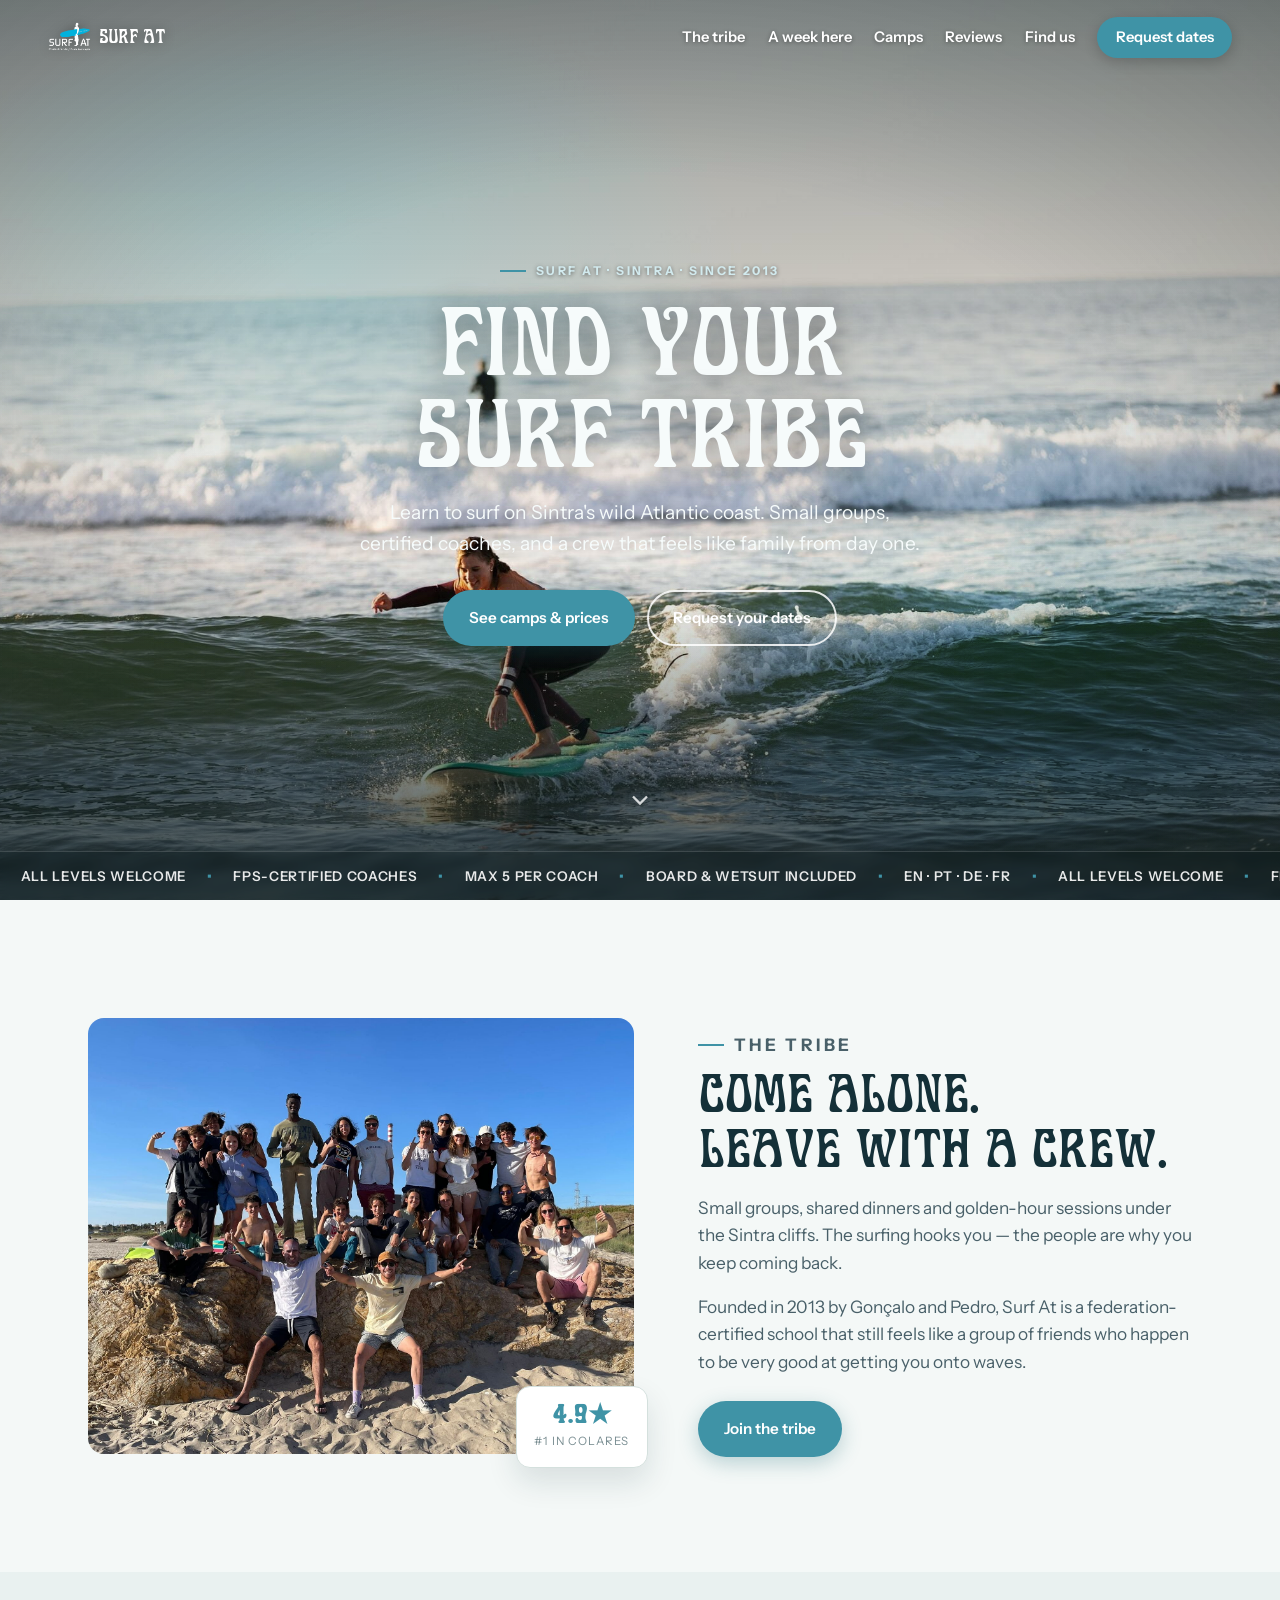
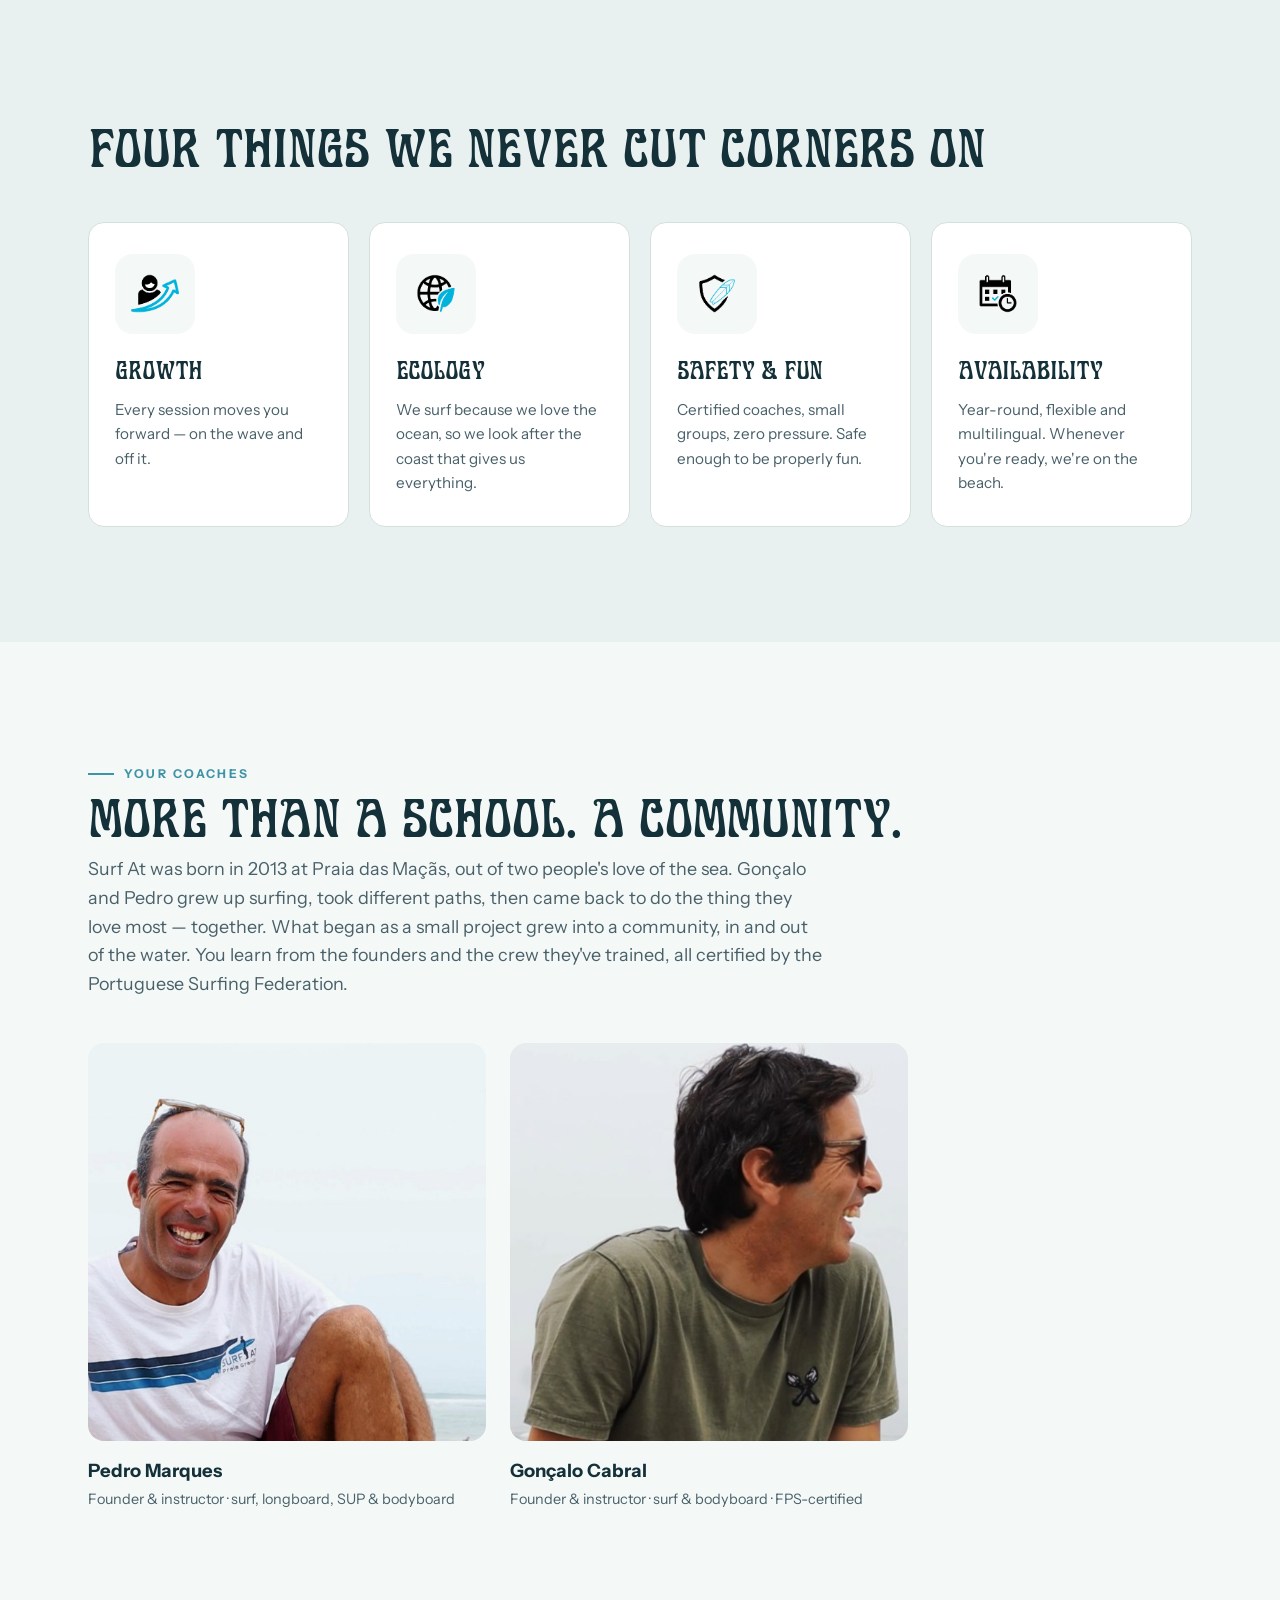
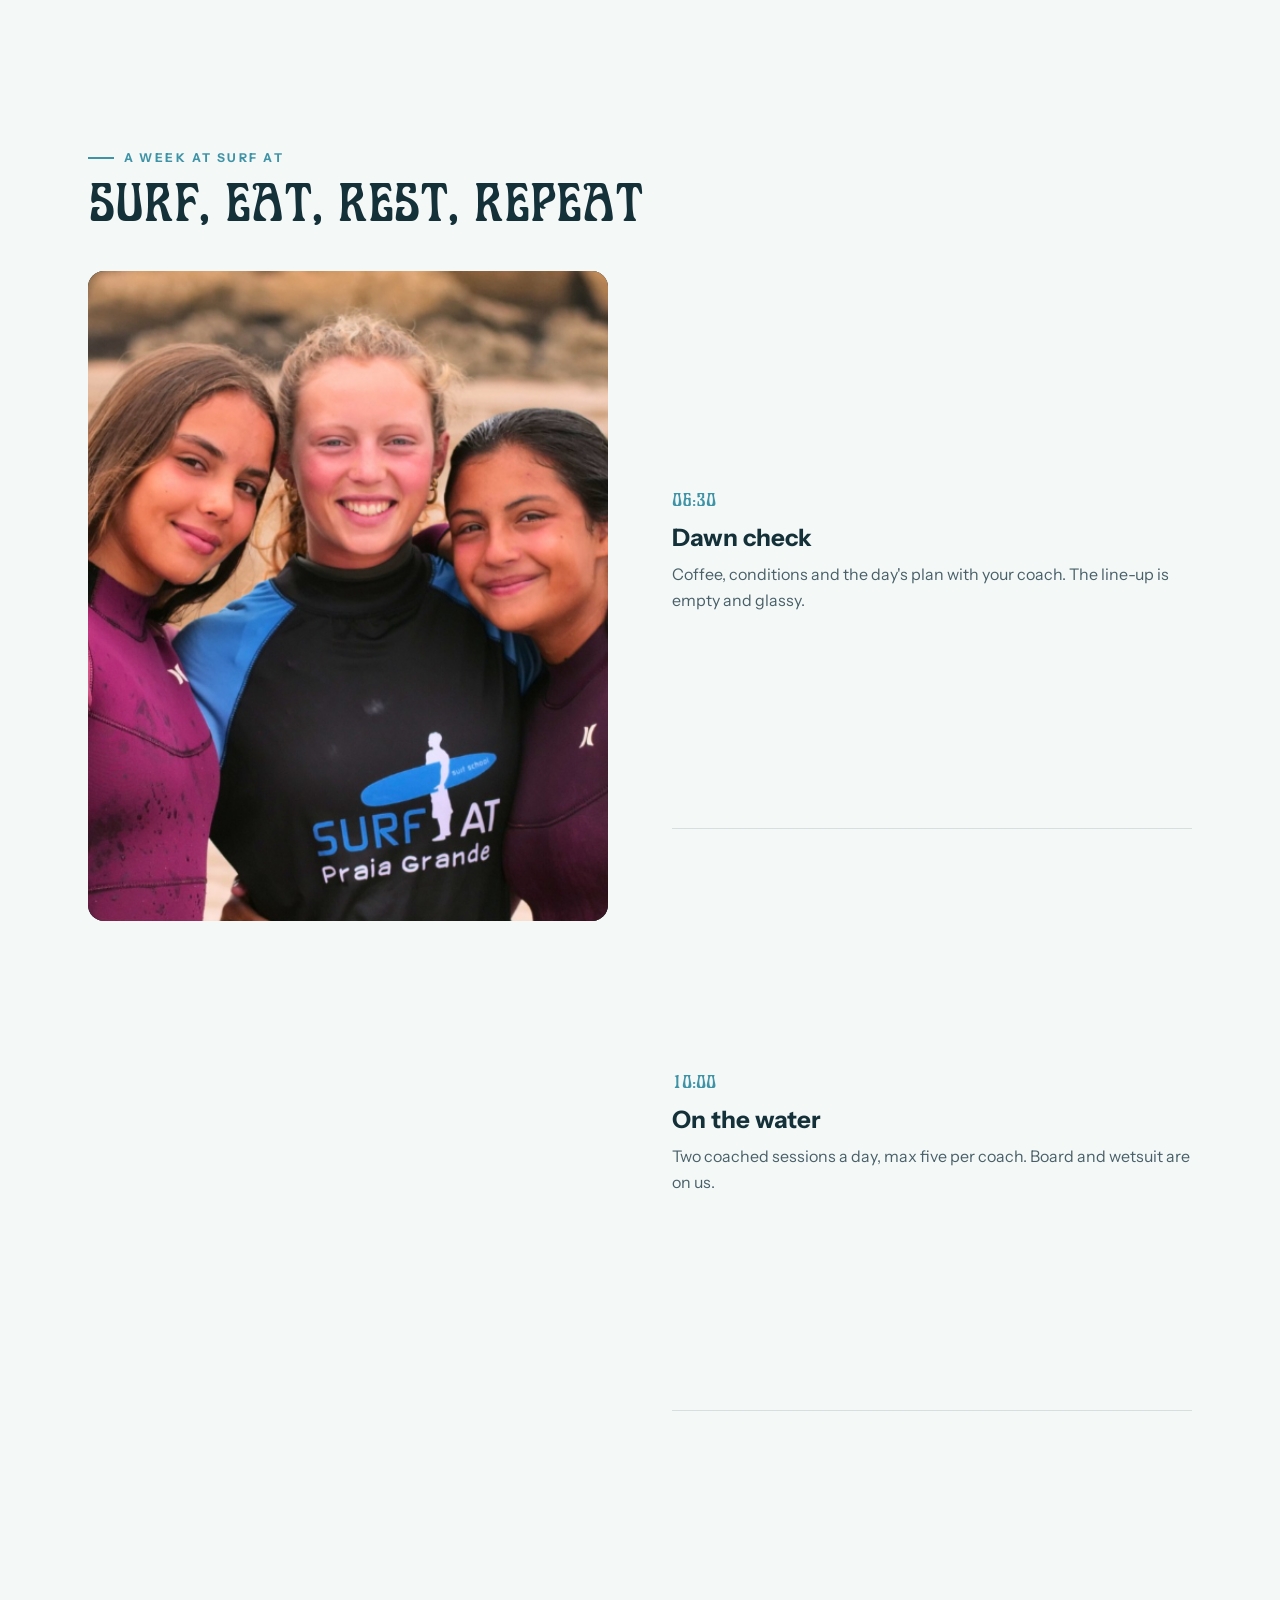
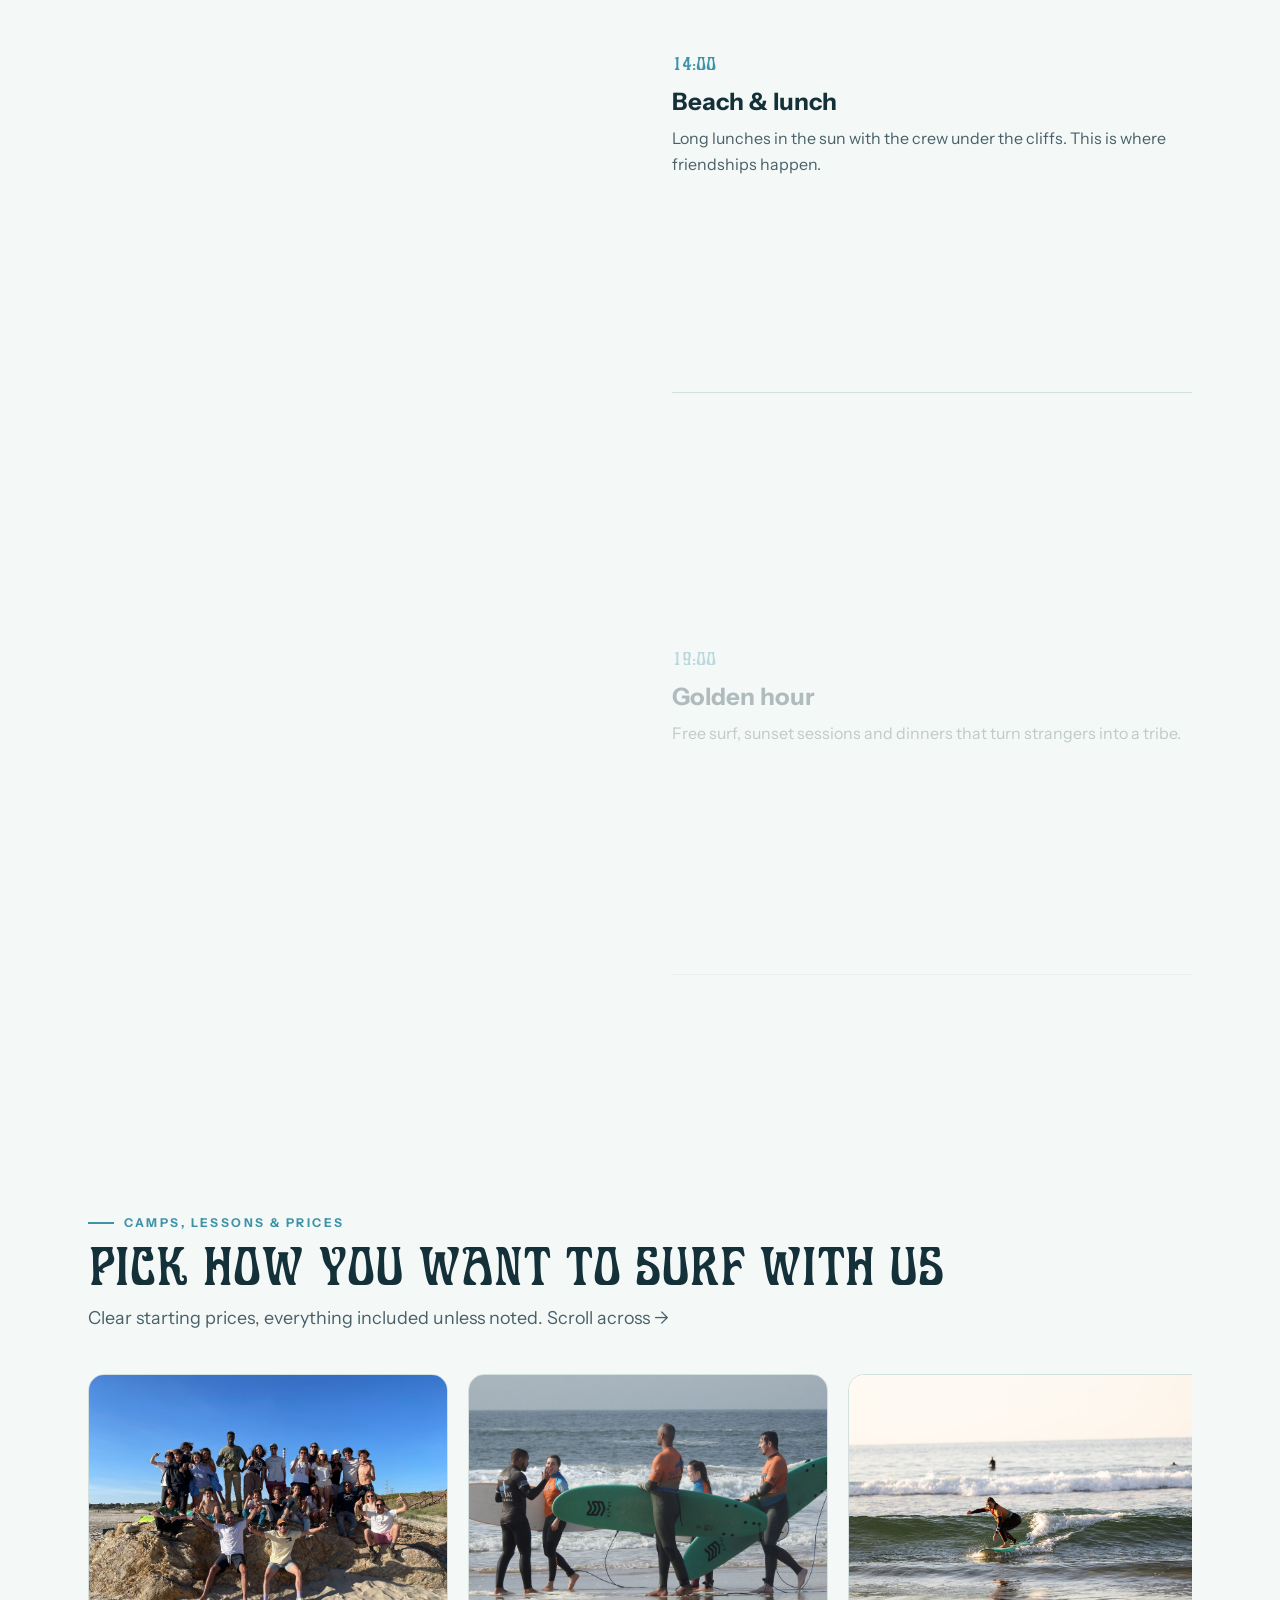
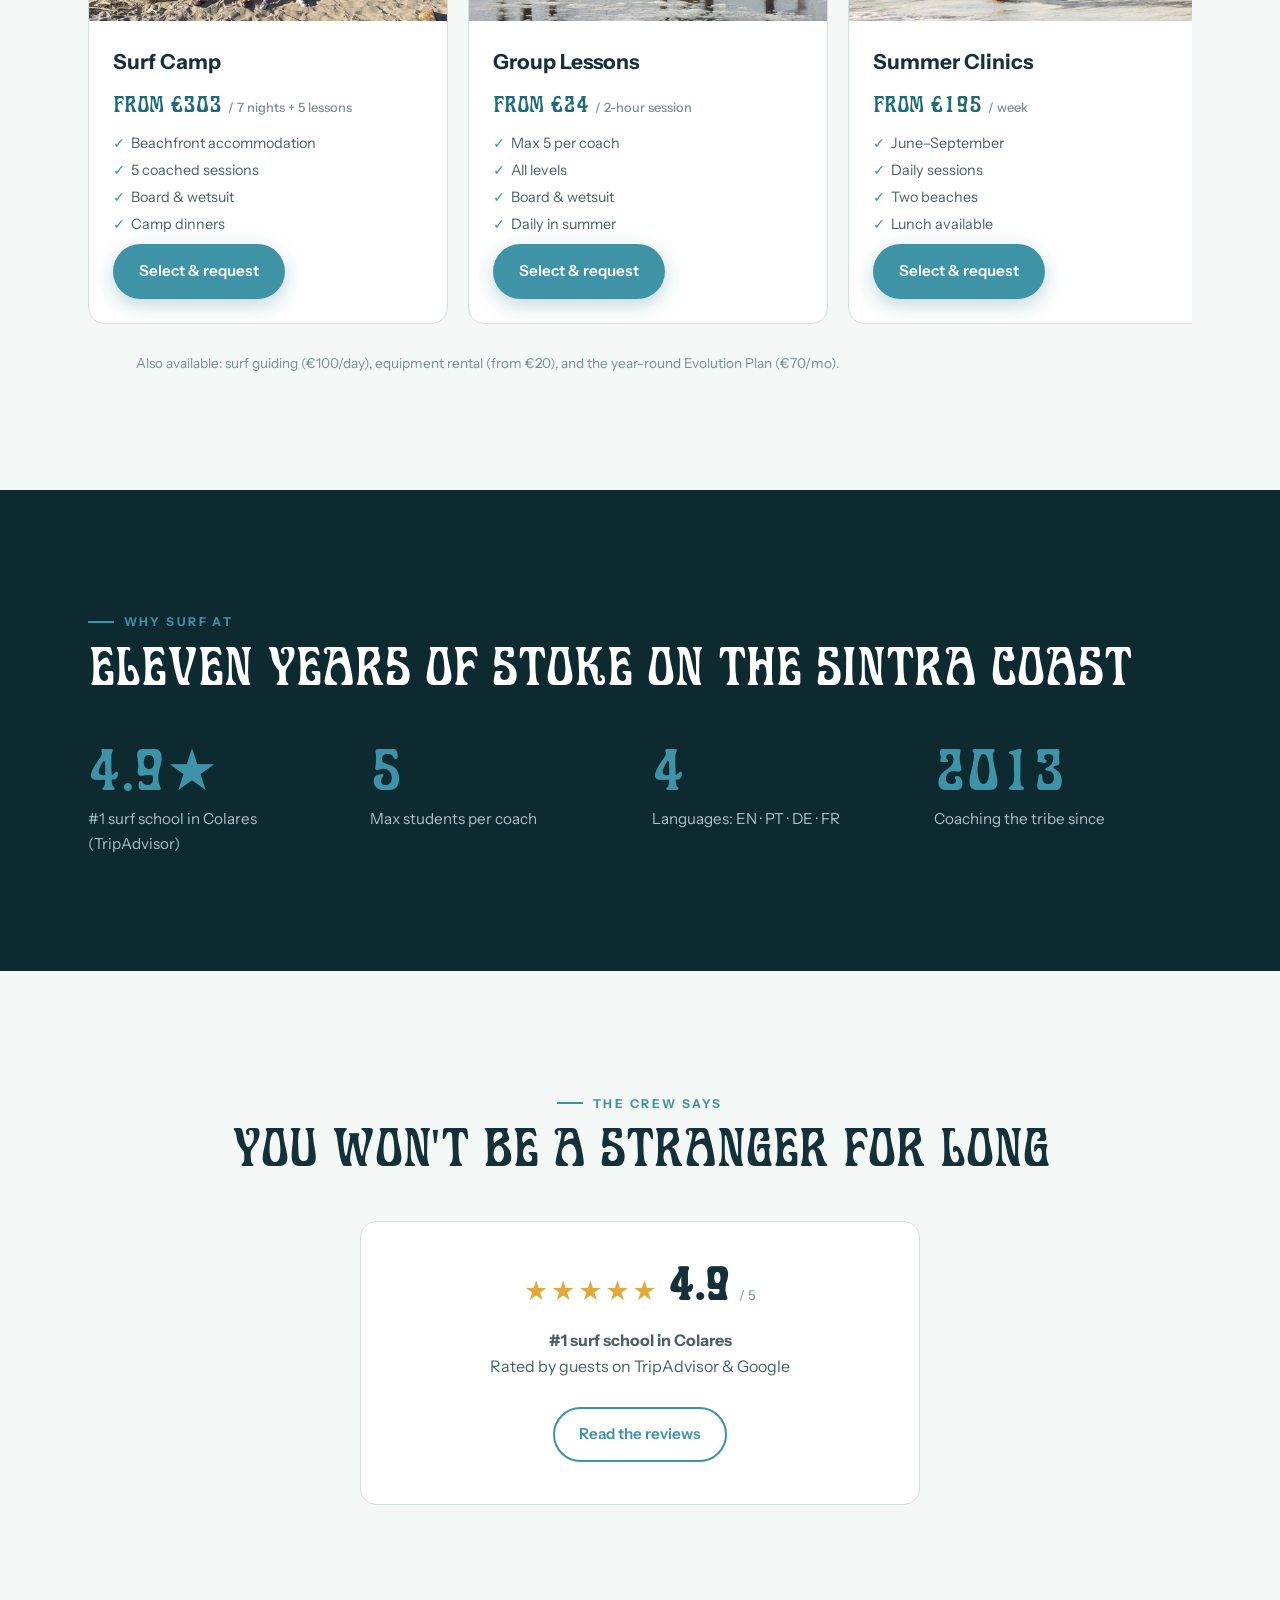
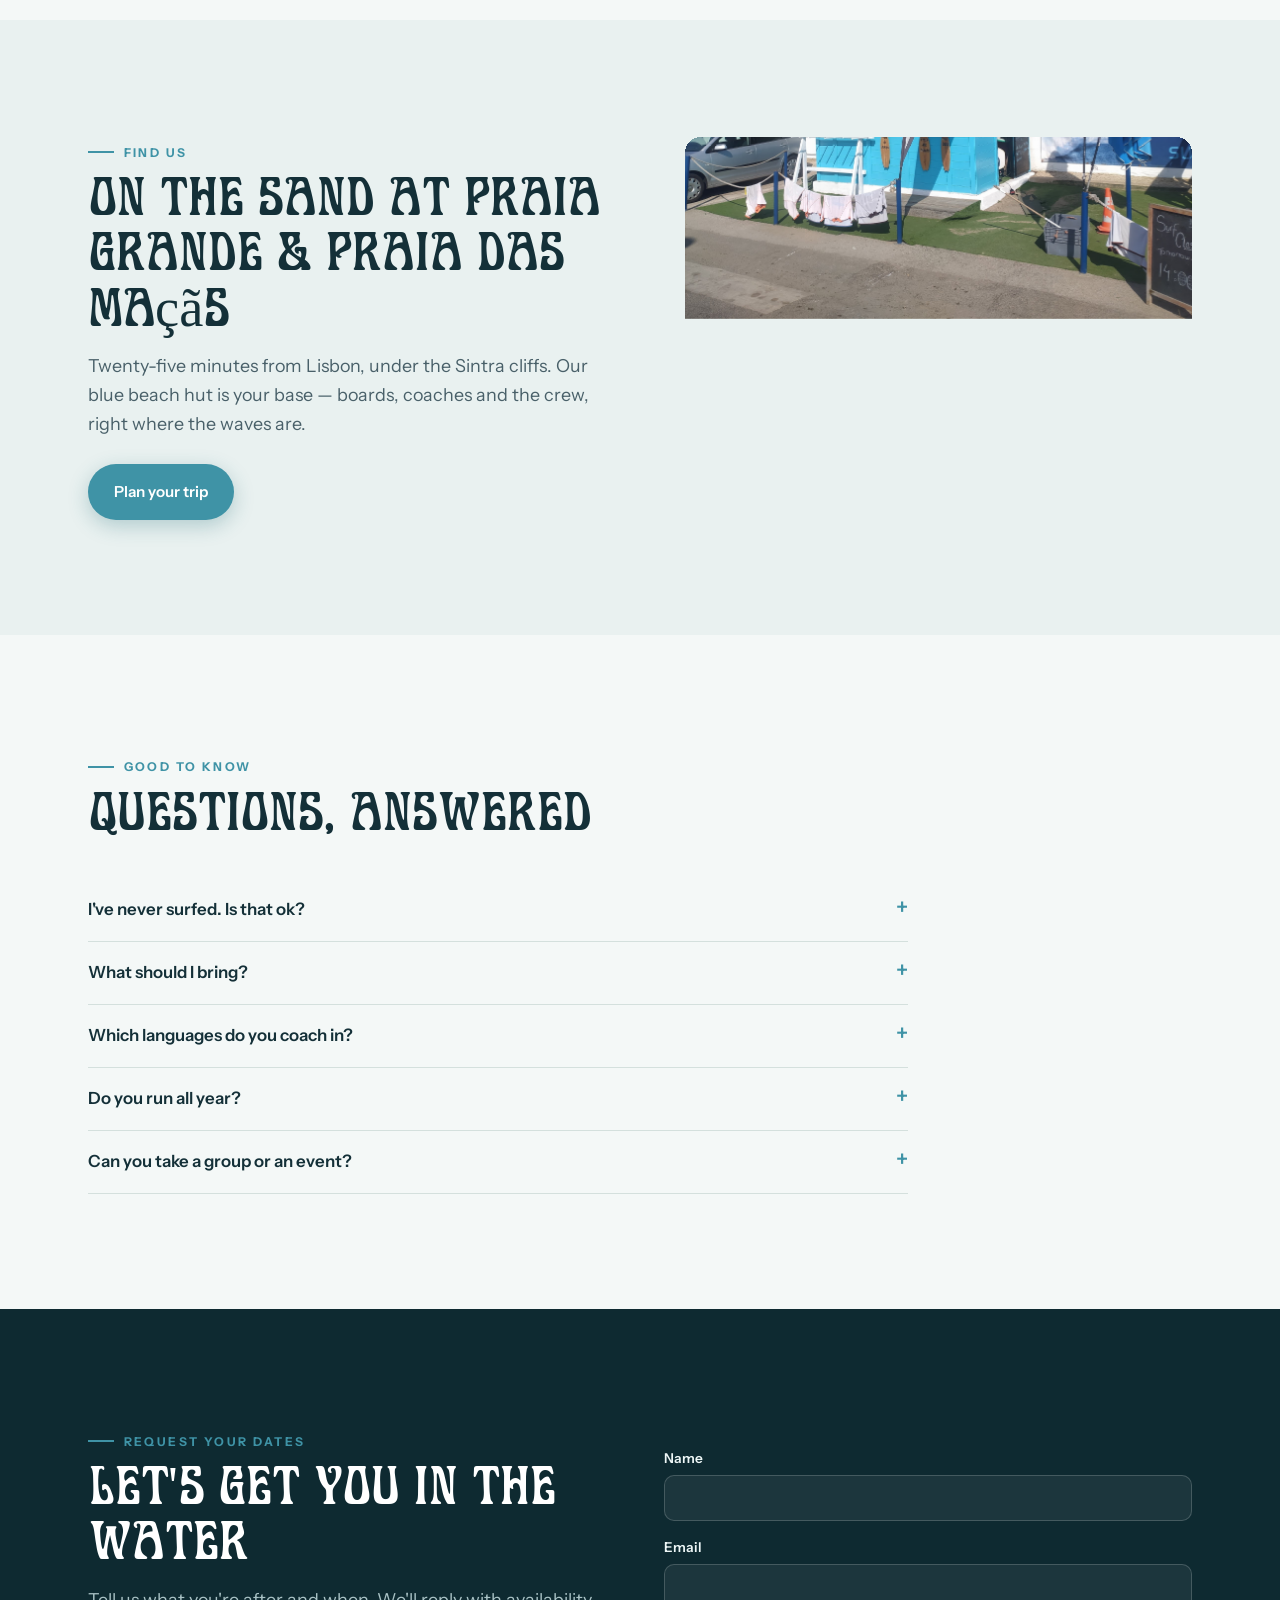
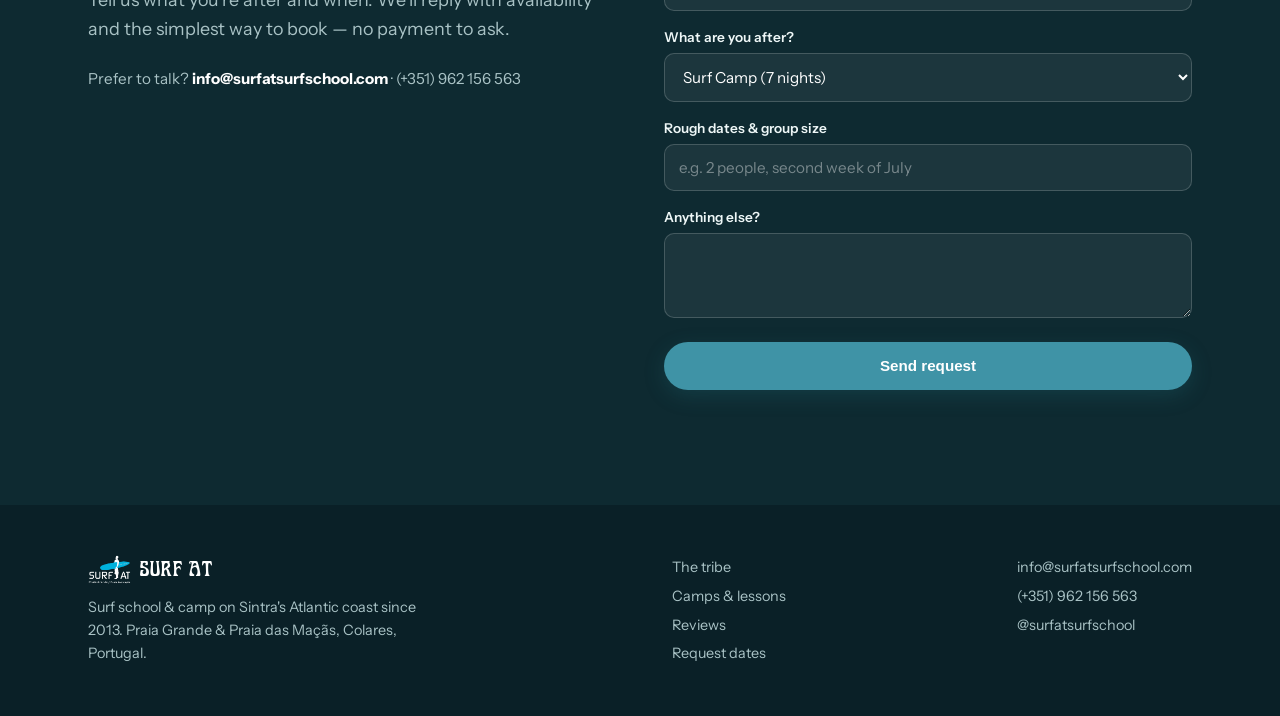
==== index.html @ fd686214 "Surf At — surf school site (mockup)" ====
<!DOCTYPE html>
<html lang="en">
<head>
<meta charset="UTF-8" />
<meta name="viewport" content="width=device-width, initial-scale=1.0" />
<title>Surf At — Surf School &amp; Camp · Sintra, Portugal</title>
<meta name="description" content="Find your surf tribe on Sintra's wild Atlantic coast. Small groups, certified local coaches, beachfront camps. Praia Grande &amp; Praia das Maçãs, since 2013." />
<link rel="preconnect" href="https://fonts.googleapis.com" />
<link rel="preconnect" href="https://fonts.gstatic.com" crossorigin />
<link href="https://fonts.googleapis.com/css2?family=Instrument+Sans:wght@400;500;600;700&display=swap" rel="stylesheet" />
<link rel="stylesheet" href="styles.css" />
</head>
<body>

<!-- HEADER -->
<header class="hdr" id="hdr">
  <a class="brand" href="#top"><img src="assets/source/logo.png" alt="Surf At" />Surf At</a>
  <button class="nav-toggle" aria-label="Menu" aria-expanded="false">☰</button>
  <nav id="nav">
    <a href="#tribe">The tribe</a><a href="#week">A week here</a><a href="#packages">Camps</a><a href="#reviews">Reviews</a><a href="#find-us">Find us</a>
    <a class="cta" href="#request">Request dates</a>
  </nav>
</header>

<!-- HERO -->
<section class="hero" id="top">
  <div class="hero__media"><video data-parallax-hero src="assets/video/v-a.mp4" poster="assets/source/ph-505.jpg" muted autoplay loop playsinline preload="auto"></video></div>
  <div class="hero__scrim"></div><div class="hero__wash"></div>
  <div class="hero__inner">
    <p class="eyebrow reveal in">Surf At · Sintra · since 2013</p>
    <h1 class="hero__title reveal in" data-d="1">Find your<br>surf tribe</h1>
    <p class="hero__lead reveal in" data-d="2">Learn to surf on Sintra's wild Atlantic coast. Small groups, certified coaches, and a crew that feels like family from day one.</p>
    <div class="hero__actions reveal in" data-d="3"><a class="btn btn--solid" href="#packages">See camps &amp; prices</a><a class="btn btn--ghost" href="#request">Request your dates</a></div>
  </div>
  <a class="hero__cue" href="#tribe" aria-label="Scroll"><svg viewBox="0 0 24 24" fill="none" stroke="currentColor" stroke-width="2"><path d="m6 9 6 6 6-6"/></svg></a>
  <div class="marquee"><span class="track"><span>ALL LEVELS WELCOME</span><b>•</b><span>FPS-CERTIFIED COACHES</span><b>•</b><span>MAX 5 PER COACH</span><b>•</b><span>BOARD &amp; WETSUIT INCLUDED</span><b>•</b><span>EN · PT · DE · FR</span><b>•</b><span>ALL LEVELS WELCOME</span><b>•</b><span>FPS-CERTIFIED COACHES</span><b>•</b><span>MAX 5 PER COACH</span><b>•</b><span>BOARD &amp; WETSUIT INCLUDED</span><b>•</b><span>EN · PT · DE · FR</span><b>•</b></span></div>
</section>

<!-- TRIBE — editorial section (not a hero) -->
<section class="tribe" id="tribe">
  <div class="container tribe__grid">
    <div class="tribe__media reveal-scale">
      <div class="main"><img data-parallax src="assets/source/wa0048.jpg" alt="The Surf At crew at golden hour" /></div>
      <div class="badge"><b>4.9★</b><span>#1 in Colares</span></div>
    </div>
    <div class="tribe__body">
      <p class="eyebrow reveal">The tribe</p>
      <h2 class="h2 reveal" data-d="1">Come alone.<br>Leave with a crew.</h2>
      <p class="reveal" data-d="2">Small groups, shared dinners and golden-hour sessions under the Sintra cliffs. The surfing hooks you — the people are why you keep coming back.</p>
      <p class="reveal" data-d="3">Founded in 2013 by Gonçalo and Pedro, Surf At is a federation-certified school that still feels like a group of friends who happen to be very good at getting you onto waves.</p>
      <a class="btn btn--solid reveal" data-d="4" href="#packages">Join the tribe</a>
    </div>
  </div>
</section>

<!-- VALUES — Surf At's own four pillars (their real brand icons) -->
<section class="values" id="values">
  <div class="container">
    <p class="eyebrow reveal">What we stand for</p>
    <h2 class="h2 reveal" data-d="1">Four things we never cut corners on</h2>
    <div class="val-grid">
      <div class="val reveal" data-d="1"><div class="ico"><img src="assets/source/val-growth.png" alt="Growth"></div><h3>Growth</h3><p>Every session moves you forward — on the wave and off it.</p></div>
      <div class="val reveal" data-d="2"><div class="ico"><img src="assets/source/val-ecology.png" alt="Ecology"></div><h3>Ecology</h3><p>We surf because we love the ocean, so we look after the coast that gives us everything.</p></div>
      <div class="val reveal" data-d="3"><div class="ico"><img src="assets/source/val-safety.png" alt="Safety and fun"></div><h3>Safety &amp; fun</h3><p>Certified coaches, small groups, zero pressure. Safe enough to be properly fun.</p></div>
      <div class="val reveal" data-d="4"><div class="ico"><img src="assets/source/val-availability.png" alt="Availability"></div><h3>Availability</h3><p>Year-round, flexible and multilingual. Whenever you're ready, we're on the beach.</p></div>
    </div>
  </div>
</section>

<!-- COACHES — the founders (real story + smiling headshots) -->
<section id="coaches">
  <div class="container">
    <p class="eyebrow reveal">Your coaches</p>
    <h2 class="h2 reveal" data-d="1">More than a school. A community.</h2>
    <p class="lead reveal" data-d="2">Surf At was born in 2013 at Praia das Maçãs, out of two people's love of the sea. Gonçalo and Pedro grew up surfing, took different paths, then came back to do the thing they love most — together. What began as a small project grew into a community, in and out of the water. You learn from the founders and the crew they've trained, all certified by the Portuguese Surfing Federation.</p>
    <div class="founders">
      <figure class="founder reveal" data-d="3"><img src="assets/source/coach-pedro.jpg" alt="Pedro Marques, founder and instructor"><figcaption><b>Pedro Marques</b><span>Founder &amp; instructor · surf, longboard, SUP &amp; bodyboard</span></figcaption></figure>
      <figure class="founder reveal" data-d="4"><img src="assets/source/coach-goncalo.jpg" alt="Gonçalo Cabral, founder and instructor"><figcaption><b>Gonçalo Cabral</b><span>Founder &amp; instructor · surf &amp; bodyboard · FPS-certified</span></figcaption></figure>
    </div>
  </div>
</section>

<!-- WEEK — sticky pinned -->
<section id="week">
  <div class="container">
    <p class="eyebrow reveal">A week at Surf At</p>
    <h2 class="h2 reveal" data-d="1">Surf, eat, rest, repeat</h2>
    <div class="week__layout" style="margin-top:2.5rem">
      <div class="week__sticky">
        <div class="stage">
          <img data-img="0" class="active" src="assets/source/ph-458.jpg" alt="Clean empty morning line-up">
          <img data-img="1" src="assets/source/coach-student.png" alt="Coach and student heading into the water">
          <img data-img="2" src="assets/source/smiling-students.png" alt="The crew on the beach">
          <img data-img="3" src="assets/source/evening-surfers.png" alt="Surfers at golden hour">
        </div>
      </div>
      <div class="week__steps">
        <div class="step active" data-step="0"><div class="k">06:30</div><h3>Dawn check</h3><p>Coffee, conditions and the day's plan with your coach. The line-up is empty and glassy.</p></div>
        <div class="step" data-step="1"><div class="k">10:00</div><h3>On the water</h3><p>Two coached sessions a day, max five per coach. Board and wetsuit are on us.</p></div>
        <div class="step" data-step="2"><div class="k">14:00</div><h3>Beach &amp; lunch</h3><p>Long lunches in the sun with the crew under the cliffs. This is where friendships happen.</p></div>
        <div class="step" data-step="3"><div class="k">19:00</div><h3>Golden hour</h3><p>Free surf, sunset sessions and dinners that turn strangers into a tribe.</p></div>
      </div>
    </div>
  </div>
</section>

<!-- PACKAGES — horizontal scroll -->
<section id="packages">
  <div class="container">
    <p class="eyebrow reveal">Camps, lessons &amp; prices</p>
    <h2 class="h2 reveal" data-d="1">Pick how you want to surf with us</h2>
    <p class="lead reveal" data-d="2">Clear starting prices, everything included unless noted. Scroll across &rarr;</p>
  </div>
  <div class="container"><div class="pkg-wrap reveal" data-d="1"><div class="pkg-row">
    <article class="pkg"><div class="pkg__media"><img src="assets/source/wa0048.jpg" alt=""></div><div class="pkg__body"><h3>Surf Camp</h3><div class="pkg__price ph">from €303 <small>/ 7 nights + 5 lessons</small></div><ul><li>Beachfront accommodation</li><li>5 coached sessions</li><li>Board &amp; wetsuit</li><li>Camp dinners</li></ul><a class="btn btn--solid" href="#request" data-package="Surf Camp (7 nights)">Select &amp; request</a></div></article>
    <article class="pkg"><div class="pkg__media"><img src="assets/source/group-classes.jpg" alt=""></div><div class="pkg__body"><h3>Group Lessons</h3><div class="pkg__price ph">from €24 <small>/ 2-hour session</small></div><ul><li>Max 5 per coach</li><li>All levels</li><li>Board &amp; wetsuit</li><li>Daily in summer</li></ul><a class="btn btn--solid" href="#request" data-package="Group Lessons">Select &amp; request</a></div></article>
    <article class="pkg"><div class="pkg__media"><img src="assets/source/ph-505.jpg" alt=""></div><div class="pkg__body"><h3>Summer Clinics</h3><div class="pkg__price ph">from €195 <small>/ week</small></div><ul><li>June–September</li><li>Daily sessions</li><li>Two beaches</li><li>Lunch available</li></ul><a class="btn btn--solid" href="#request" data-package="Summer Clinic (week)">Select &amp; request</a></div></article>
    <article class="pkg"><div class="pkg__media"><img src="assets/source/kids-classes.jpg" alt=""></div><div class="pkg__body"><h3>Kids' Classes</h3><div class="pkg__price ph">from €30 <small>/ 1.5 hours</small></div><ul><li>Specialised coaching</li><li>Safety-first</li><li>Monthly packages</li><li>All the stoke</li></ul><a class="btn btn--solid" href="#request" data-package="Kids' Classes">Select &amp; request</a></div></article>
    <article class="pkg"><div class="pkg__media"><img src="assets/source/ph-458.jpg" alt=""></div><div class="pkg__body"><h3>Private Coaching</h3><div class="pkg__price ph">€100 <small>/ person · +€50 extra</small></div><ul><li>1-on-1 attention</li><li>Fastest progress</li><li>Video feedback</li><li>Your pace</li></ul><a class="btn btn--solid" href="#request" data-package="Private Coaching">Select &amp; request</a></div></article>
  </div></div>
  <p class="container hint">Also available: surf guiding (€100/day), equipment rental (from €20), and the year-round Evolution Plan (€70/mo).</p></div>
</section>

<!-- STATS -->
<section class="stats">
  <div class="container">
    <p class="eyebrow reveal" style="color:var(--primary)">Why Surf At</p>
    <h2 class="h2 reveal" data-d="1">Eleven years of stoke on the Sintra coast</h2>
    <div class="stat-grid">
      <div class="stat reveal" data-d="1"><div class="big"><span data-count="4.9">0</span>★</div><p>#1 surf school in Colares (TripAdvisor)</p></div>
      <div class="stat reveal" data-d="2"><div class="big"><span data-count="5">0</span></div><p>Max students per coach</p></div>
      <div class="stat reveal" data-d="3"><div class="big"><span data-count="4">0</span></div><p>Languages: EN · PT · DE · FR</p></div>
      <div class="stat reveal" data-d="4"><div class="big"><span data-count="2013">0</span></div><p>Coaching the tribe since</p></div>
    </div>
  </div>
</section>

<!-- REVIEWS / proof -->
<section id="reviews">
  <div class="container" style="text-align:center">
    <p class="eyebrow reveal" style="justify-content:center">The crew says</p>
    <h2 class="h2 reveal" data-d="1">You won't be a stranger for long</h2>
    <div class="proof reveal" data-d="2">
      <div class="proof__rating"><span class="stars">★★★★★</span><b>4.9</b><small>/ 5</small></div>
      <p class="proof__line"><strong>#1 surf school in Colares</strong><br>Rated by guests on TripAdvisor &amp; Google</p>
      <a class="btn btn--ghost" style="border-color:var(--primary);color:var(--primary)" href="https://www.tripadvisor.com/Attraction_Review-g189155-d4398023-Reviews-Surf_School_Surf_At_Praia_das_Macas-Colares_Sintra_Municipality_Lisbon_District_C.html" target="_blank" rel="noopener">Read the reviews</a>
    </div>
  </div>
</section>

<!-- LOCATION -->
<section class="loc" id="find-us">
  <div class="container loc__grid">
    <div class="reveal">
      <p class="eyebrow">Find us</p>
      <h2 class="h2">On the sand at Praia Grande &amp; Praia das Maçãs</h2>
      <p class="lead" style="margin-top:1rem">Twenty-five minutes from Lisbon, under the Sintra cliffs. Our blue beach hut is your base — boards, coaches and the crew, right where the waves are.</p>
      <a class="btn btn--solid" style="margin-top:1.6rem" href="#request">Plan your trip</a>
    </div>
    <div class="loc__media reveal-scale"><img data-parallax src="assets/source/img-20230516.jpg" alt="The Surf At beach hut"></div>
  </div>
</section>

<!-- FAQ -->
<section id="faq">
  <div class="container">
    <p class="eyebrow reveal">Good to know</p>
    <h2 class="h2 reveal" data-d="1">Questions, answered</h2>
    <div class="faq reveal" data-d="2">
      <details><summary>I've never surfed. Is that ok?</summary><p>More than ok — it's most of who we teach. Beginners start in small groups with certified coaches and the right waves. You'll likely stand up on day one.</p></details>
      <details><summary>What should I bring?</summary><p>Just swimwear, a towel and sunscreen. Board and wetsuit are included every session.</p></details>
      <details><summary>Which languages do you coach in?</summary><p>English, Portuguese, German and French — whatever makes you comfortable in the water.</p></details>
      <details><summary>Do you run all year?</summary><p>Yes. Daily sessions through summer, flexible weekend and after-school programs through the cooler months.</p></details>
      <details><summary>Can you take a group or an event?</summary><p>Absolutely — birthdays, stags, team trips. Tell us the group and the vibe and we'll build it, catering included.</p></details>
    </div>
  </div>
</section>

<!-- REQUEST -->
<section class="request" id="request">
  <div class="container req__grid">
    <div class="reveal">
      <p class="eyebrow" style="color:var(--primary)">Request your dates</p>
      <h2 class="h2">Let's get you in the water</h2>
      <p class="lead" style="margin-top:1rem">Tell us what you're after and when. We'll reply with availability and the simplest way to book — no payment to ask.</p>
      <p style="margin-top:1.5rem;color:var(--on-deep-soft);font-size:.95rem">Prefer to talk? <strong style="color:#fff">info@surfatsurfschool.com</strong> · (+351) 962 156 563</p>
    </div>
    <form class="form reveal" data-d="1" action="mailto:info@surfatsurfschool.com" method="post" enctype="text/plain">
      <div><label for="name">Name</label><input id="name" name="name" required></div>
      <div><label for="email">Email</label><input id="email" name="email" type="email" required></div>
      <div><label for="package">What are you after?</label><select id="package" name="package"><option>Surf Camp (7 nights)</option><option>Group Lessons</option><option>Summer Clinic (week)</option><option>Kids' Classes</option><option>Private Coaching</option><option>Group / event</option><option>Not sure yet</option></select></div>
      <div><label for="dates">Rough dates &amp; group size</label><input id="dates" name="dates" placeholder="e.g. 2 people, second week of July"></div>
      <div><label for="msg">Anything else?</label><textarea id="msg" name="message" rows="3"></textarea></div>
      <button class="btn btn--solid" type="submit">Send request</button>
    </form>
  </div>
</section>

<!-- FOOTER -->
<footer class="foot">
  <div class="container">
    <div><a class="brand" href="#top"><img src="assets/source/logo.png" alt="">Surf At</a><p style="margin-top:.6rem;max-width:22rem;font-size:.9rem">Surf school &amp; camp on Sintra's Atlantic coast since 2013. Praia Grande &amp; Praia das Maçãs, Colares, Portugal.</p></div>
    <div style="font-size:.9rem;line-height:2"><a href="#tribe">The tribe</a><br><a href="#packages">Camps &amp; lessons</a><br><a href="#reviews">Reviews</a><br><a href="#request">Request dates</a></div>
    <div style="font-size:.9rem;line-height:2">info@surfatsurfschool.com<br>(+351) 962 156 563<br><a href="https://www.instagram.com/surfatsurfschool/">@surfatsurfschool</a></div>
  </div>
</footer>

<script src="main.js"></script>
</body>
</html>
---- styles.css ----
/* ============================================================
   Surf At — one-page site
   Palette: softened coastal blue (Palette 1 refined). Headline: Display Art Three.
   Motion: reliable IntersectionObserver reveals + rAF parallax (see main.js).
   ============================================================ */
@font-face{font-family:"Display Art Three";src:url("assets/fonts/DisplayArtThree.woff2") format("woff2"),url("assets/fonts/DisplayArtThree.ttf") format("truetype");font-display:swap}

:root{
  --bg:#f4f8f7; --surface:#ffffff; --surface-2:#e9f1f0; --line:#d4e0dd;
  --ink:#143038; --ink-soft:#496069; --ink-faint:#7a8e92;
  --primary:#3f93a6; --primary-deep:#2c7888; --accent:#1f6b78;
  --deep:#0e2a31; --on-deep:#eef7f7; --on-deep-soft:#a9c2c5;
  --hero-ink:#f6fbfb; --eyebrow:#d2eaee;
  --font-d:"Display Art Three",cursive;
  --font-b:"Instrument Sans",system-ui,-apple-system,"Segoe UI",Roboto,sans-serif;
  --eo-expo:cubic-bezier(.19,1,.22,1); --eo-quint:cubic-bezier(.23,1,.32,1);
  --container:1200px; --gutter:clamp(1.25rem,5vw,3rem); --radius:16px;
  --display:clamp(3rem,7.5vw,6rem); --h2:clamp(2.1rem,4.4vw,3.4rem);
}
*{box-sizing:border-box;margin:0;padding:0}
html{scroll-behavior:smooth}
body{font-family:var(--font-b);background:var(--bg);color:var(--ink);line-height:1.6;-webkit-font-smoothing:antialiased;overflow-x:hidden}
img{display:block;max-width:100%}
a{color:inherit}
.container{max-width:var(--container);margin:0 auto;padding-inline:var(--gutter)}
.font-d{font-family:var(--font-d)}
.eyebrow{font-size:.76rem;font-weight:700;letter-spacing:.2em;text-transform:uppercase;color:var(--primary);display:inline-flex;align-items:center;gap:.6rem}
.eyebrow::before{content:"";width:26px;height:2px;background:var(--primary)}
.h2{font-family:var(--font-d);font-weight:400;font-size:var(--h2);line-height:1.02;color:var(--ink);margin:.5rem 0}
.lead{color:var(--ink-soft);font-size:clamp(1.05rem,1.4vw,1.25rem);max-width:46rem}
section{padding-block:clamp(4rem,9vw,8rem)}

/* ---------- buttons ---------- */
.btn{font-weight:600;font-size:.95rem;padding:.85rem 1.5rem;border-radius:99px;text-decoration:none;display:inline-block;border:2px solid transparent;cursor:pointer;transition:transform .15s var(--eo-quint),background .2s,box-shadow .2s}
.btn:active{transform:scale(.97)}
.btn--solid{background:var(--primary);color:#fff;box-shadow:0 6px 20px rgba(31,107,120,.28)}
.btn--solid:hover{background:var(--primary-deep)}
.btn--ghost{border-color:currentColor}

/* ---------- header ---------- */
.hdr{position:fixed;top:0;left:0;right:0;z-index:60;display:flex;align-items:center;justify-content:space-between;
     padding:1.05rem clamp(1.25rem,5vw,3rem);color:#fff;transition:background .3s,color .3s,box-shadow .3s,padding .3s}
.hdr.scrolled{background:rgba(244,248,247,.9);backdrop-filter:blur(12px);color:var(--ink);box-shadow:0 1px 0 var(--line);padding-block:.7rem}
.hdr .brand{display:flex;align-items:center;gap:.5rem;font-family:var(--font-d);font-size:1.2rem;text-decoration:none;filter:drop-shadow(0 1px 6px rgba(0,0,0,.35))}
.hdr.scrolled .brand{filter:none}
.hdr .brand img{height:30px}
.hdr nav{display:flex;align-items:center;gap:1.4rem}
.hdr nav a{font-size:.92rem;font-weight:600;text-decoration:none;position:relative;text-shadow:0 1px 4px rgba(0,0,0,.4)}
.hdr.scrolled nav a{text-shadow:none}
.hdr nav a:not(.cta)::after{content:"";position:absolute;left:0;bottom:-5px;width:0;height:2px;background:currentColor;transition:width .3s var(--eo-quint)}
.hdr nav a:not(.cta):hover::after{width:100%}
.hdr .cta{background:var(--primary);color:#fff;padding:.55rem 1.15rem;border-radius:99px;text-shadow:none;box-shadow:0 4px 14px rgba(0,0,0,.2)}
.nav-toggle{display:none;background:none;border:0;color:inherit;font-size:1.5rem;cursor:pointer}

/* ---------- hero ---------- */
.hero{position:relative;min-height:100svh;display:flex;align-items:center;justify-content:center;text-align:center;overflow:hidden;color:var(--hero-ink)}
.hero__media{position:absolute;inset:0;z-index:0;overflow:hidden;background:#0c2a30}
.hero__media video{width:100%;height:120%;object-fit:cover;object-position:center 42%;will-change:transform}
.hero__scrim{position:absolute;inset:0;z-index:1;background:
   radial-gradient(120% 90% at 50% 45%,transparent 28%,rgba(10,26,30,.5) 100%),
   linear-gradient(to top,rgba(10,26,30,.72),transparent 38%,rgba(10,26,30,.45))}
.hero__wash{position:absolute;inset:0;z-index:2;pointer-events:none;mix-blend-mode:soft-light;
   background:radial-gradient(55% 50% at 25% 30%,rgba(63,147,166,.9),transparent 60%),radial-gradient(50% 50% at 80% 70%,rgba(31,107,120,.75),transparent 60%);
   animation:drift 15s ease-in-out infinite alternate}
@keyframes drift{from{transform:translate3d(-4%,-3%,0) scale(1.05)}to{transform:translate3d(5%,4%,0) scale(1.15)}}
.hero__inner{position:relative;z-index:3;max-width:820px;padding:0 1.5rem}
.hero .eyebrow{color:var(--eyebrow);justify-content:center;text-shadow:0 1px 4px rgba(0,0,0,.5)}
.hero__title{font-family:var(--font-d);font-weight:400;font-size:var(--display);line-height:.96;margin:1rem 0;text-shadow:0 2px 30px rgba(0,0,0,.4)}
.hero__lead{font-size:clamp(1.05rem,1.5vw,1.3rem);max-width:36rem;margin:0 auto;opacity:.95}
.hero__actions{display:flex;gap:.8rem;justify-content:center;margin-top:2rem;flex-wrap:wrap}
.hero .btn--ghost{border-color:rgba(255,255,255,.85);color:#fff}
.hero__cue{position:absolute;left:50%;bottom:78px;z-index:4;transform:translateX(-50%);color:#fff;opacity:.8;animation:bob 1.8s ease-in-out infinite}
.hero__cue svg{width:28px;height:28px}
@keyframes bob{0%,100%{transform:translate(-50%,0)}50%{transform:translate(-50%,9px)}}
.marquee{position:absolute;left:0;right:0;bottom:0;z-index:4;background:rgba(10,26,30,.32);backdrop-filter:blur(4px);overflow:hidden;white-space:nowrap;padding:.7rem 0;border-top:1px solid rgba(255,255,255,.15)}
.marquee .track{display:inline-block;animation:scrollx 26s linear infinite;font-weight:600;letter-spacing:.05em;font-size:.84rem;color:#fff}
.marquee .track span{margin:0 1.3rem;opacity:.9}.marquee .track b{color:var(--primary)}
@keyframes scrollx{to{transform:translateX(-50%)}}

/* ---------- TRIBE — editorial, NOT a hero ---------- */
.tribe{background:var(--bg)}
.tribe__grid{display:grid;grid-template-columns:1.05fr .95fr;gap:clamp(2rem,5vw,4.5rem);align-items:center}
.tribe__media{position:relative}
.tribe__media .main{border-radius:var(--radius);overflow:hidden;aspect-ratio:5/4}
.tribe__media .main img{width:100%;height:100%;object-fit:cover}
.tribe__media .badge{position:absolute;right:-14px;bottom:-14px;background:var(--surface);border:1px solid var(--line);border-radius:14px;padding:.9rem 1.1rem;box-shadow:0 14px 30px rgba(20,48,56,.12);text-align:center}
.tribe__media .badge b{font-family:var(--font-d);font-size:1.6rem;color:var(--primary);display:block;line-height:1}
.tribe__media .badge span{font-size:.72rem;color:var(--ink-faint);text-transform:uppercase;letter-spacing:.08em}
.tribe__body p{margin-top:1rem;color:var(--ink-soft);font-size:1.08rem}
.tribe__body .btn{margin-top:1.6rem}

/* ---------- VALUES (Surf At's own four pillars + their brand icons) ---------- */
.values{background:var(--surface-2)}
.val-grid{display:grid;grid-template-columns:repeat(auto-fit,minmax(210px,1fr));gap:1.25rem;margin-top:2.8rem}
.val{background:var(--surface);border:1px solid var(--line);border-radius:var(--radius);padding:1.9rem 1.6rem;transition:transform .25s var(--eo-quint),box-shadow .25s}
.val:hover{transform:translateY(-6px);box-shadow:0 18px 38px rgba(20,48,56,.12)}
.val .ico{width:80px;height:80px;border-radius:18px;background:var(--bg);display:flex;align-items:center;justify-content:center;margin-bottom:1.1rem;transition:transform .4s var(--eo-quint)}
.val:hover .ico{transform:scale(1.08) rotate(-4deg)}
.val .ico img{width:48px;height:48px;object-fit:contain}
.val h3{font-family:var(--font-d);font-weight:400;font-size:1.55rem;color:var(--ink)}
.val p{color:var(--ink-soft);font-size:.95rem;margin-top:.45rem}

/* ---------- COACHES / founders (real smiling headshots) ---------- */
.founders{display:grid;grid-template-columns:1fr 1fr;gap:1.5rem;margin-top:2.8rem;max-width:820px}
.founder{margin:0}
.founder img{width:100%;aspect-ratio:1/1;object-fit:cover;object-position:center top;border-radius:var(--radius)}
.founder figcaption{margin-top:.9rem}
.founder b{font-size:1.15rem}
.founder span{display:block;color:var(--ink-soft);font-size:.9rem;margin-top:.15rem}

/* ---------- WEEK — sticky pinned scroll ---------- */
.week__layout{display:grid;grid-template-columns:1fr 1fr;gap:clamp(2rem,5vw,4rem);align-items:start}
.week__sticky{position:sticky;top:14vh;align-self:start}
.week__sticky .stage{border-radius:var(--radius);overflow:hidden;aspect-ratio:4/5;position:relative;background:var(--deep)}
.week__sticky .stage img{position:absolute;inset:0;width:100%;height:100%;object-fit:cover;opacity:0;transition:opacity .6s var(--eo-quint),transform 6s linear}
.week__sticky .stage img.active{opacity:1;transform:scale(1.06)}
.week__steps{display:flex;flex-direction:column;gap:1.5rem}
.step{min-height:62vh;display:flex;flex-direction:column;justify-content:center;padding:1.4rem 0;border-bottom:1px solid var(--line);opacity:.3;transition:opacity .45s var(--eo-quint)}
.step.active{opacity:1}
.step .k{font-family:var(--font-d);font-size:1.1rem;color:var(--primary)}
.step h3{font-size:1.5rem;margin:.3rem 0}
.step p{color:var(--ink-soft)}

/* ---------- PACKAGES — horizontal scroll-snap ---------- */
.pkg-wrap{margin-top:2.6rem;overflow-x:auto;scroll-snap-type:x mandatory;-webkit-overflow-scrolling:touch;padding-bottom:1rem}
.pkg-wrap::-webkit-scrollbar{height:8px}.pkg-wrap::-webkit-scrollbar-thumb{background:var(--line);border-radius:99px}
.pkg-row{display:flex;gap:1.25rem;width:max-content}
.pkg{scroll-snap-align:start;width:min(86vw,360px);background:var(--surface);border:1px solid var(--line);border-radius:var(--radius);overflow:hidden;display:flex;flex-direction:column}
.pkg__media{aspect-ratio:16/11;overflow:hidden}
.pkg__media img{width:100%;height:100%;object-fit:cover;transition:transform .5s var(--eo-quint)}
.pkg:hover .pkg__media img{transform:scale(1.05)}
.pkg__body{padding:1.5rem;display:flex;flex-direction:column;gap:.5rem;flex:1}
.pkg__body h3{font-size:1.3rem}
.pkg__price{font-family:var(--font-d);font-size:1.45rem;color:var(--accent)}
.pkg__price small{font-family:var(--font-b);font-size:.8rem;color:var(--ink-faint);font-weight:500}
.pkg__body ul{list-style:none;font-size:.9rem;color:var(--ink-soft);display:flex;flex-direction:column;gap:.25rem}
.pkg__body li{padding-left:1.1rem;position:relative}.pkg__body li::before{content:"✓";position:absolute;left:0;color:var(--primary);font-weight:700}
.pkg__body .btn{margin-top:auto;align-self:flex-start}
.hint{color:var(--ink-faint);font-size:.85rem;margin-top:.8rem}

/* ---------- STATS ---------- */
.stats{background:var(--deep);color:var(--on-deep)}
.stats .h2{color:#fff}.stats .lead{color:var(--on-deep-soft)}
.stat-grid{display:grid;grid-template-columns:repeat(auto-fit,minmax(160px,1fr));gap:1.5rem;margin-top:3rem}
.stat .big{font-family:var(--font-d);font-size:clamp(2.6rem,5vw,3.6rem);color:var(--primary);line-height:1}
.stat p{color:var(--on-deep-soft);margin-top:.4rem;font-size:.95rem}

/* ---------- REVIEWS / proof ---------- */
.proof{max-width:560px;margin:2.8rem auto 0;background:var(--surface);border:1px solid var(--line);border-radius:var(--radius);padding:2.6rem 2rem;text-align:center}
.proof__rating{display:flex;align-items:baseline;justify-content:center;gap:.55rem}
.proof__rating .stars{color:#e0a93b;font-size:1.7rem;letter-spacing:.1em}
.proof__rating b{font-family:var(--font-d);font-size:2.8rem;color:var(--ink);line-height:1}
.proof__rating small{color:var(--ink-faint)}
.proof__line{color:var(--ink-soft);margin:1rem 0 1.7rem}

/* ---------- LOCATION ---------- */
.loc{background:var(--surface-2)}
.loc__grid{display:grid;grid-template-columns:1.05fr 1fr;gap:clamp(2rem,5vw,4rem);align-items:center}
.loc__media{border-radius:var(--radius);overflow:hidden;aspect-ratio:4/3}
.loc__media img{width:100%;height:100%;object-fit:cover}

/* ---------- FAQ ---------- */
.faq{max-width:820px;margin-top:2.4rem}
.faq details{border-bottom:1px solid var(--line);padding:1.1rem 0}
.faq summary{font-weight:600;font-size:1.05rem;cursor:pointer;list-style:none;display:flex;justify-content:space-between;gap:1rem}
.faq summary::-webkit-details-marker{display:none}
.faq summary::after{content:"+";color:var(--primary);font-size:1.4rem;line-height:1}
.faq details[open] summary::after{content:"–"}
.faq p{margin-top:.7rem;color:var(--ink-soft)}

/* ---------- REQUEST ---------- */
.request{background:var(--deep);color:var(--on-deep)}
.request .h2{color:#fff}.request .lead{color:var(--on-deep-soft)}
.req__grid{display:grid;grid-template-columns:1fr 1fr;gap:3rem;align-items:start}
.form{display:grid;gap:1rem;margin-top:1.5rem}
.form label{font-size:.85rem;font-weight:600;display:block;margin-bottom:.3rem}
.form input,.form select,.form textarea{width:100%;padding:.8rem .9rem;border:1px solid rgba(255,255,255,.18);border-radius:10px;background:rgba(255,255,255,.06);color:#fff;font-family:inherit;font-size:.95rem}
.form input::placeholder{color:rgba(255,255,255,.4)}
.form input:focus,.form select:focus,.form textarea:focus{outline:none;border-color:var(--primary)}
.form select option{color:#000}

/* ---------- FOOTER ---------- */
.foot{background:#0a2027;color:var(--on-deep-soft);padding-block:3rem}
.foot .container{display:flex;flex-wrap:wrap;gap:2rem;justify-content:space-between}
.foot a{color:var(--on-deep-soft);text-decoration:none}.foot a:hover{color:#fff}
.foot .brand{font-family:var(--font-d);font-size:1.3rem;color:#fff;display:flex;gap:.5rem;align-items:center}
.foot .brand img{height:30px}

/* ---------- placeholder flag (no visible effect — kept only as an internal marker) ---------- */
.ph{}

/* ============ SCROLL MOTION (IO-driven, reliable) ============ */
.reveal{opacity:0;transform:translateY(38px);transition:opacity .8s var(--eo-expo),transform .8s var(--eo-expo)}
.reveal.in{opacity:1;transform:none}
.reveal[data-d="1"]{transition-delay:.08s}.reveal[data-d="2"]{transition-delay:.16s}
.reveal[data-d="3"]{transition-delay:.24s}.reveal[data-d="4"]{transition-delay:.32s}.reveal[data-d="5"]{transition-delay:.40s}
.reveal-scale{opacity:0;transform:scale(.94);transition:opacity .8s var(--eo-expo),transform .8s var(--eo-expo)}
.reveal-scale.in{opacity:1;transform:none}
[data-parallax]{will-change:transform}
img[data-parallax]{transform:scale(1.12)} /* base slack so parallax never shows edges */
.hero__inner .reveal{transition-duration:1s}

@media (prefers-reduced-motion:reduce){
  *{animation:none!important}
  .reveal,.reveal-scale{opacity:1!important;transform:none!important;transition:none!important}
  [data-parallax]{transform:none!important}
  html{scroll-behavior:auto}
}

/* ---------- responsive ---------- */
@media(max-width:860px){
  .hdr nav{position:fixed;inset:60px 0 auto 0;flex-direction:column;align-items:stretch;background:var(--bg);padding:1rem var(--gutter);gap:0;display:none;box-shadow:0 10px 20px rgba(0,0,0,.1)}
  .hdr nav.open{display:flex}.hdr nav a{color:var(--ink);text-shadow:none;padding:.7rem 0;border-bottom:1px solid var(--line)}
  .hdr nav a:not(.cta)::after{display:none}.nav-toggle{display:block}
  .tribe__grid,.week__layout,.loc__grid,.req__grid{grid-template-columns:1fr}
  .week__sticky{position:static}.week__sticky .stage{aspect-ratio:16/10}
}
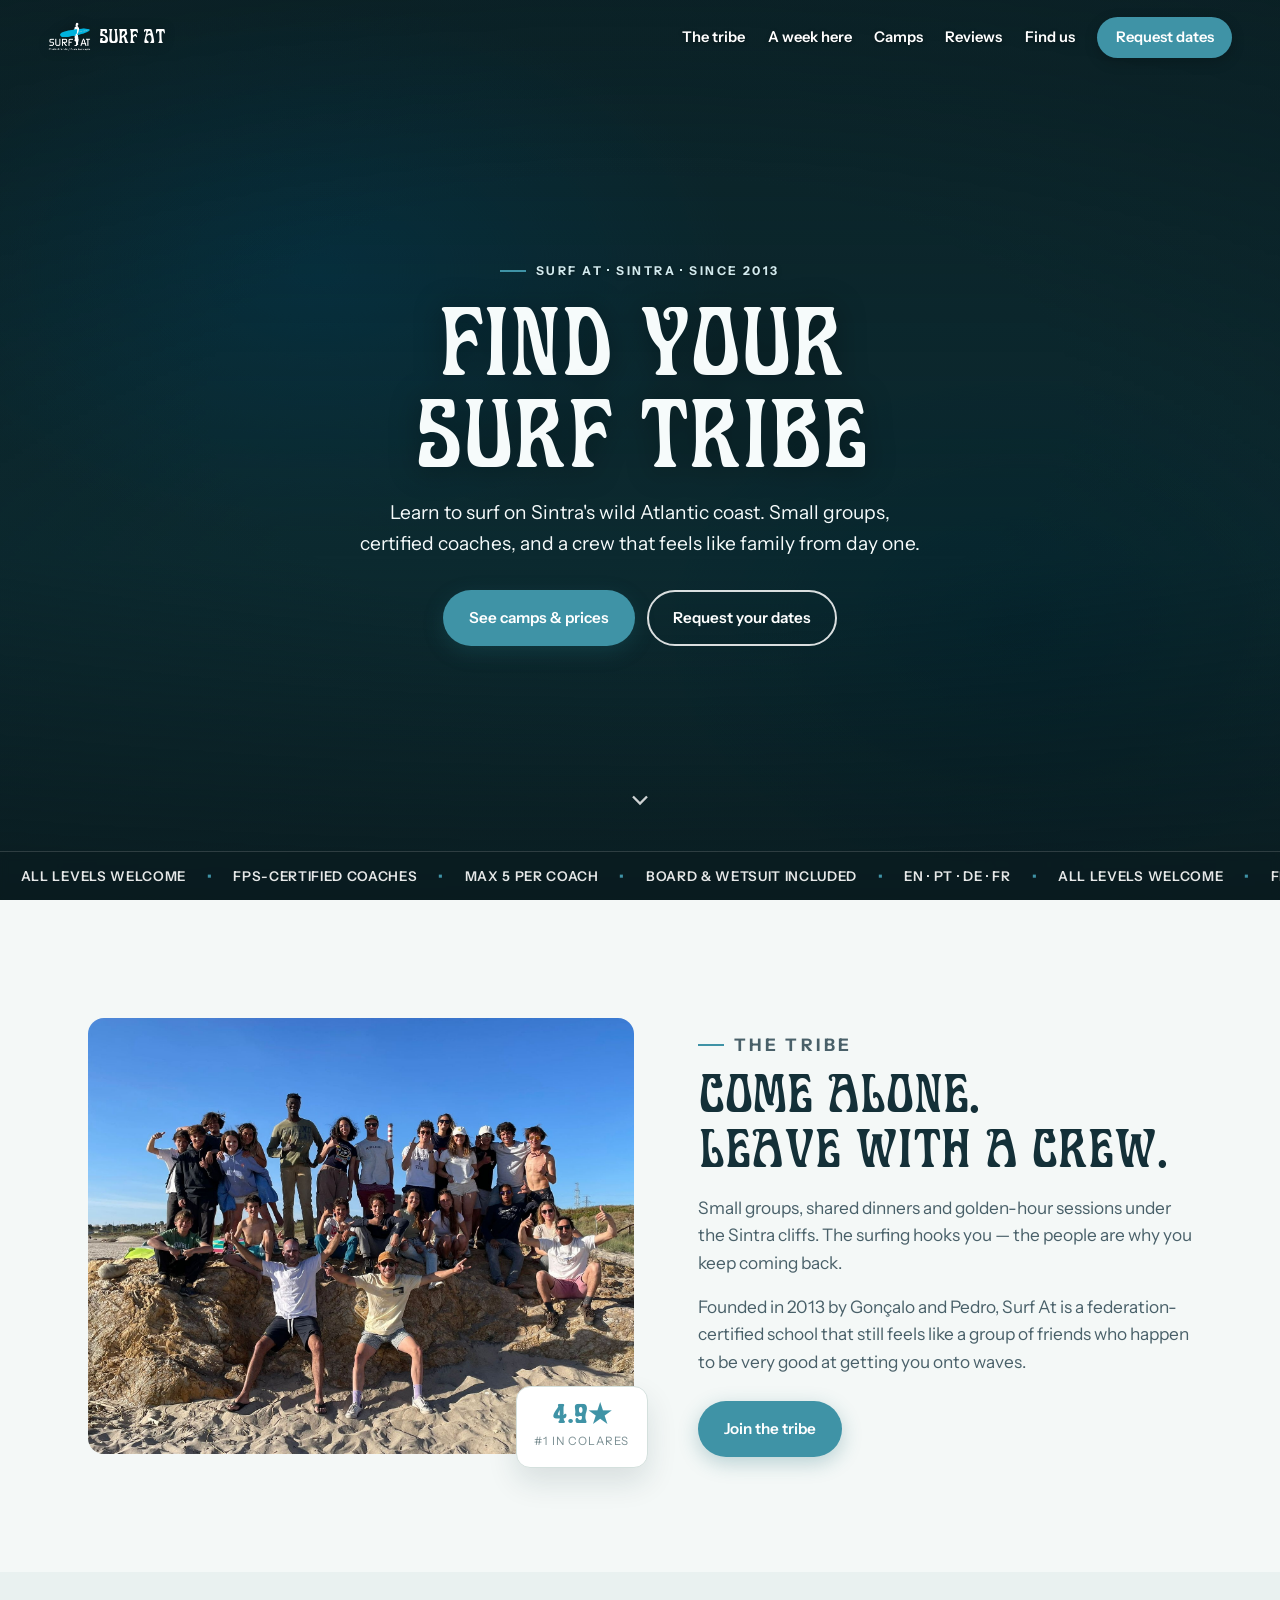
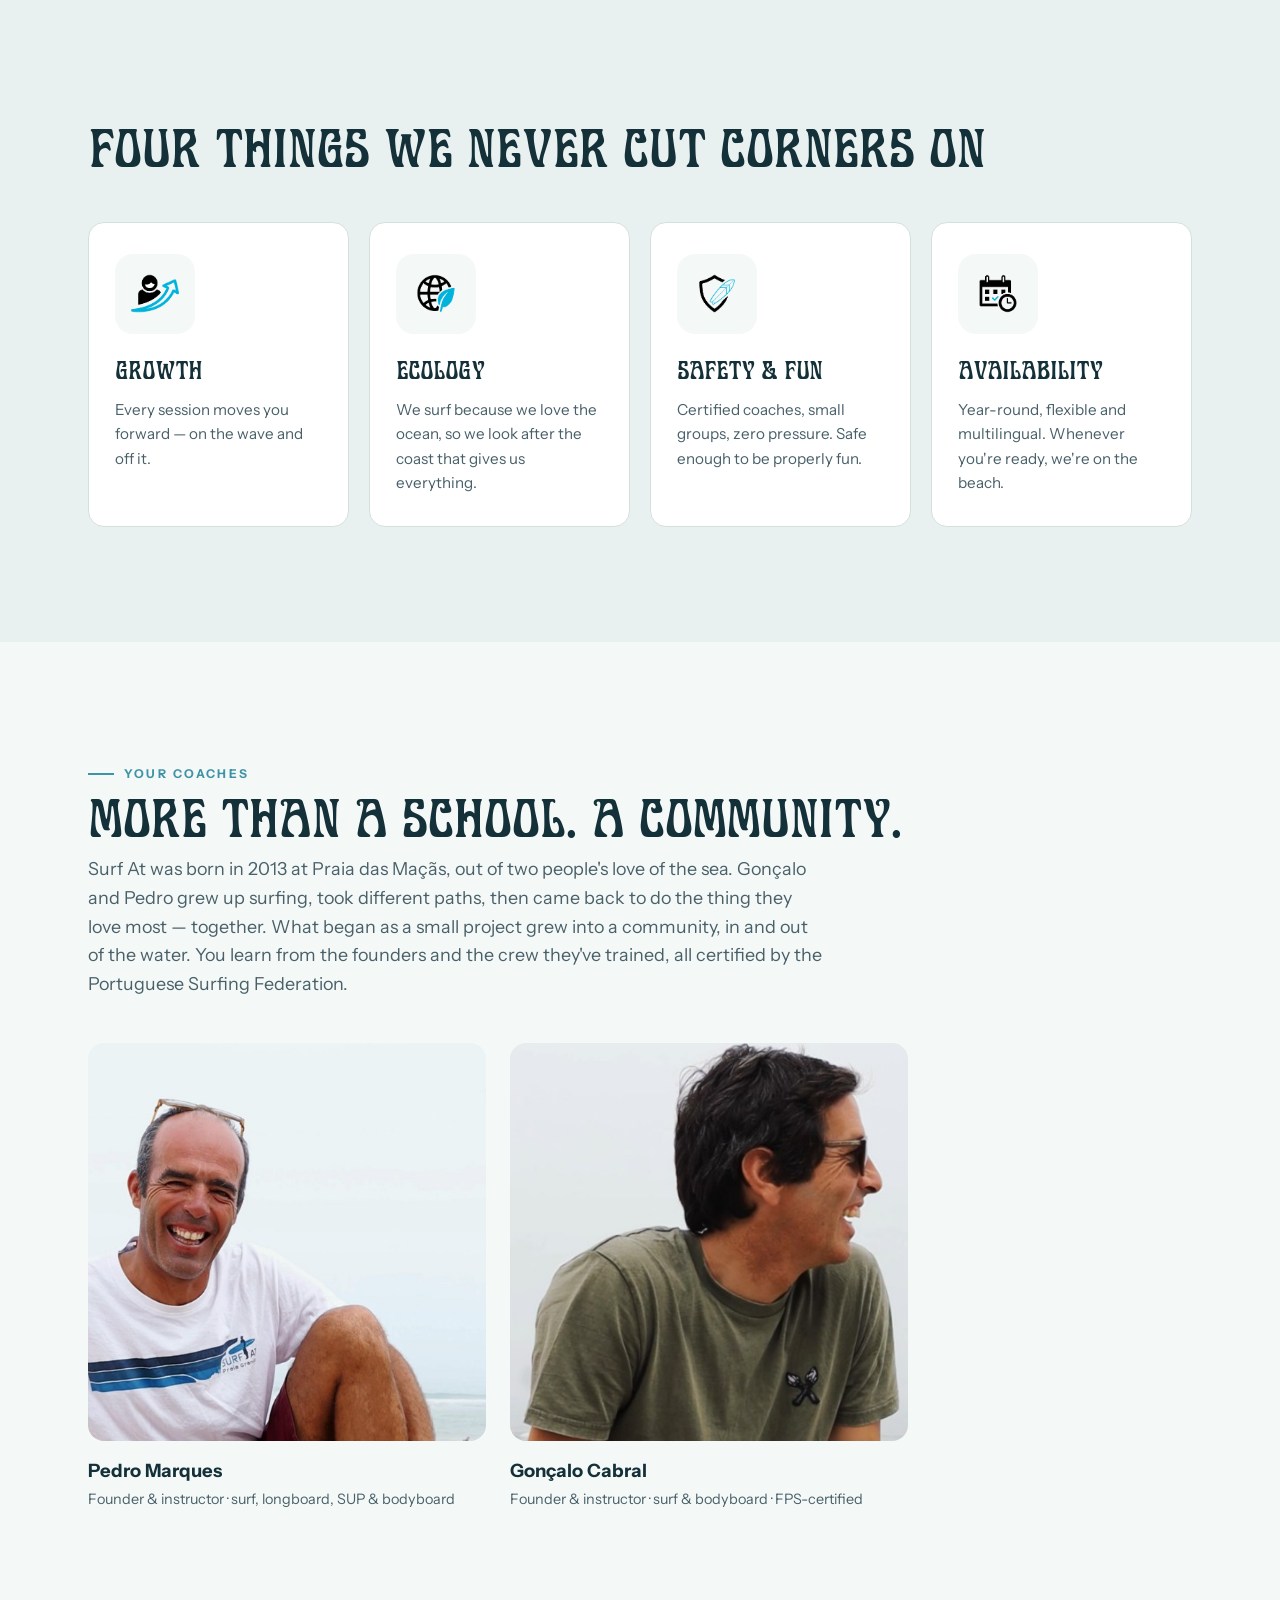
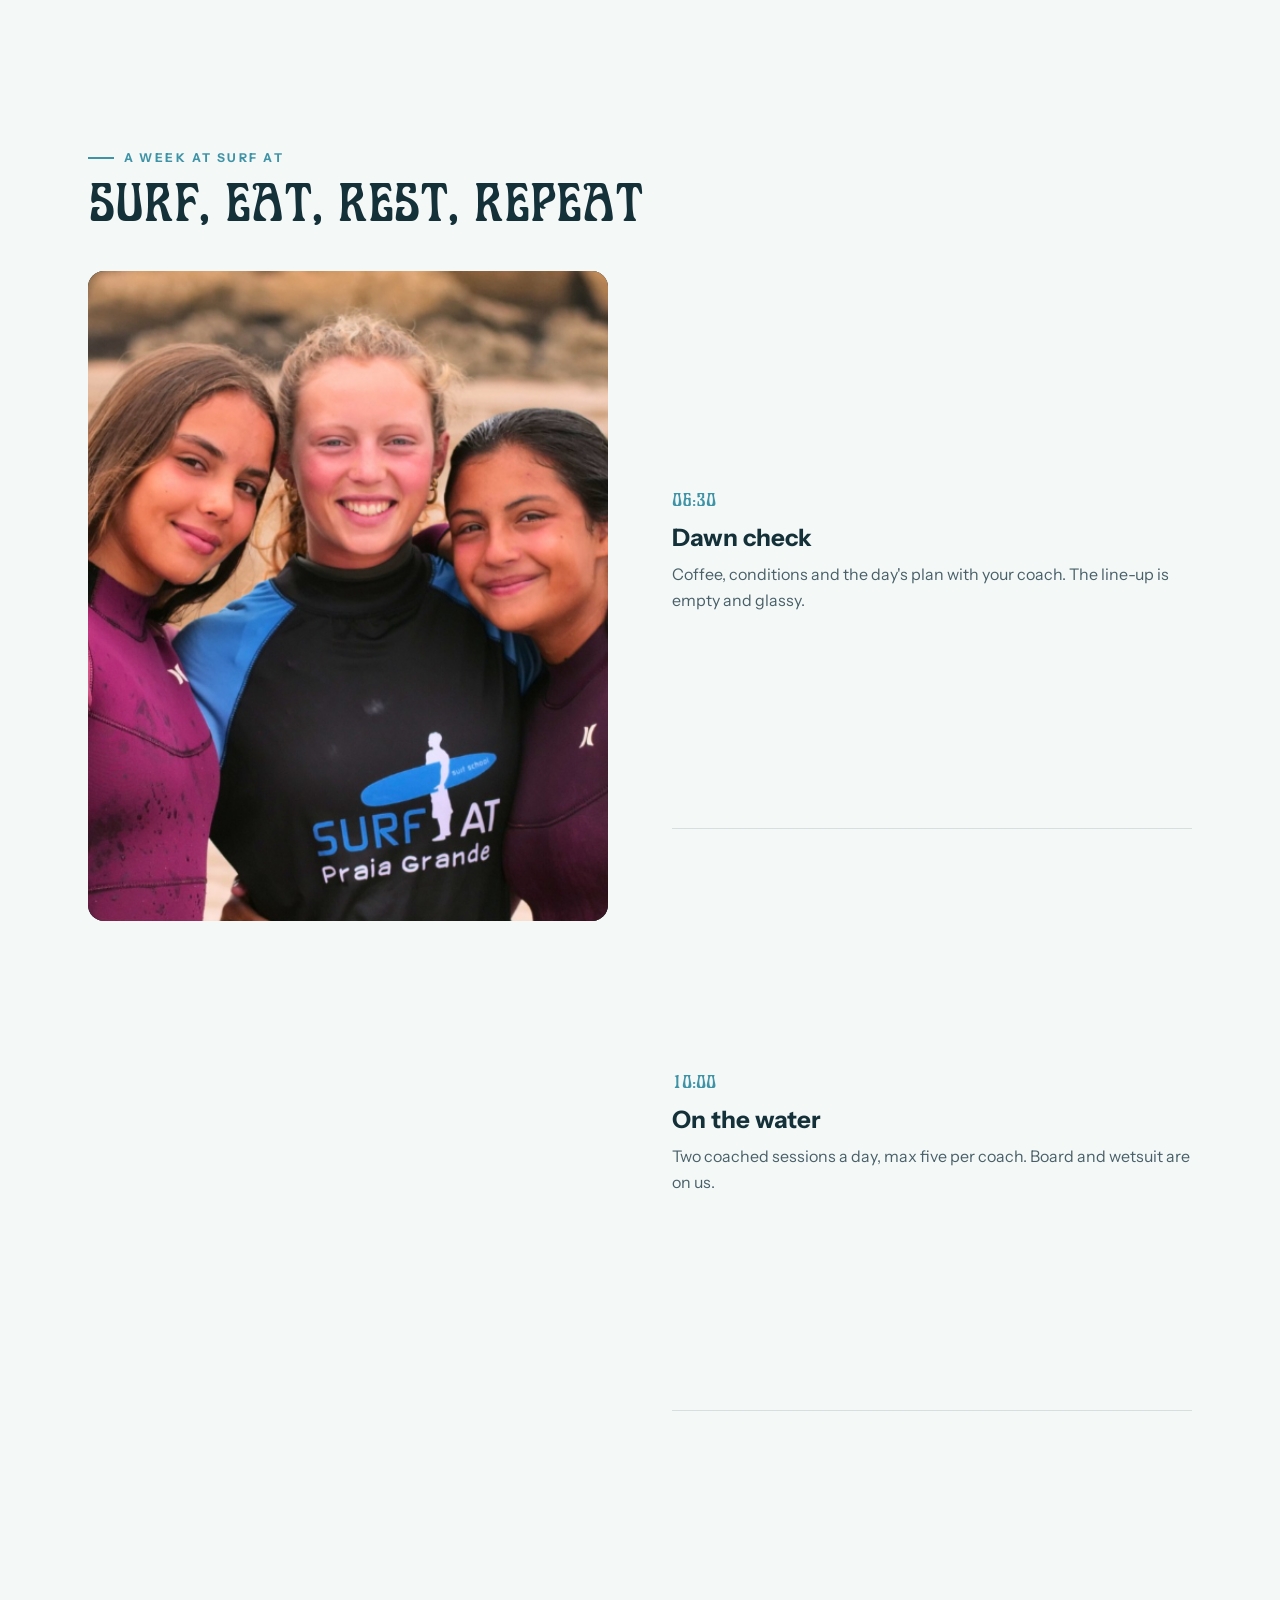
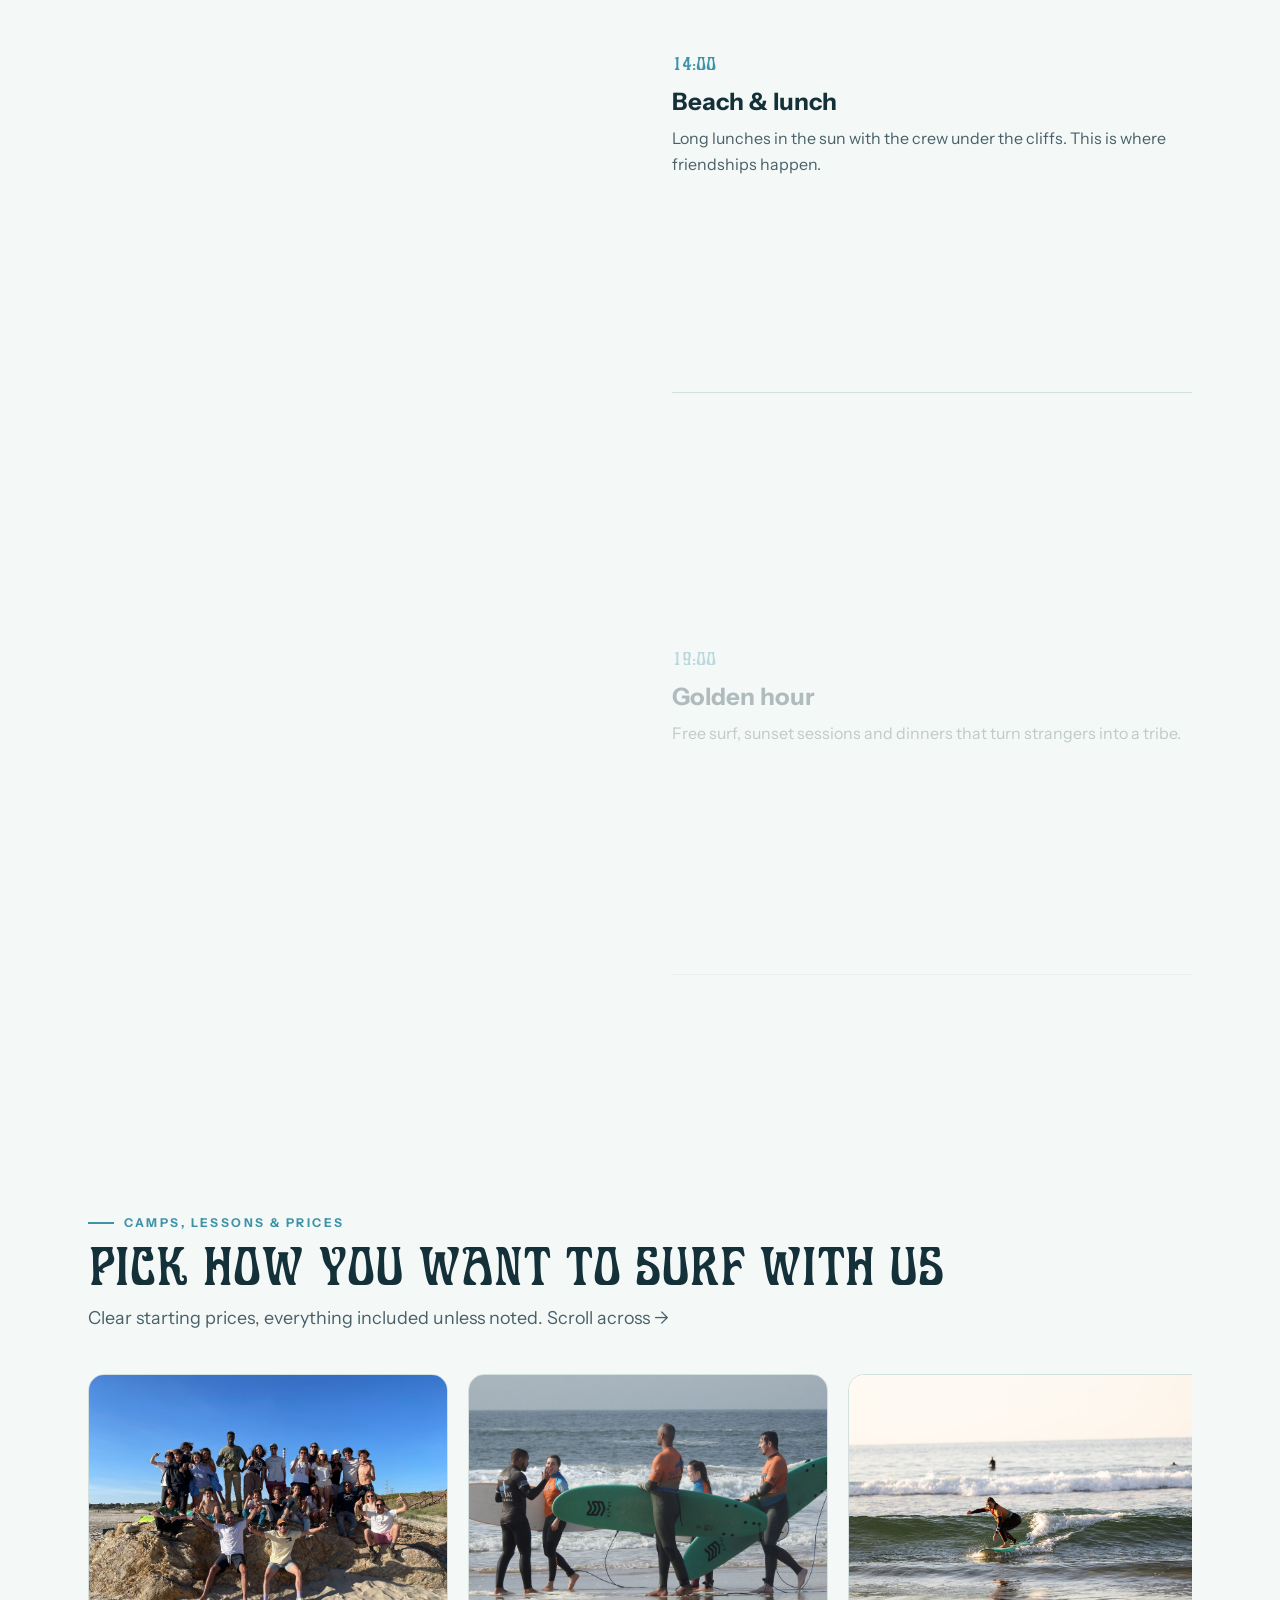
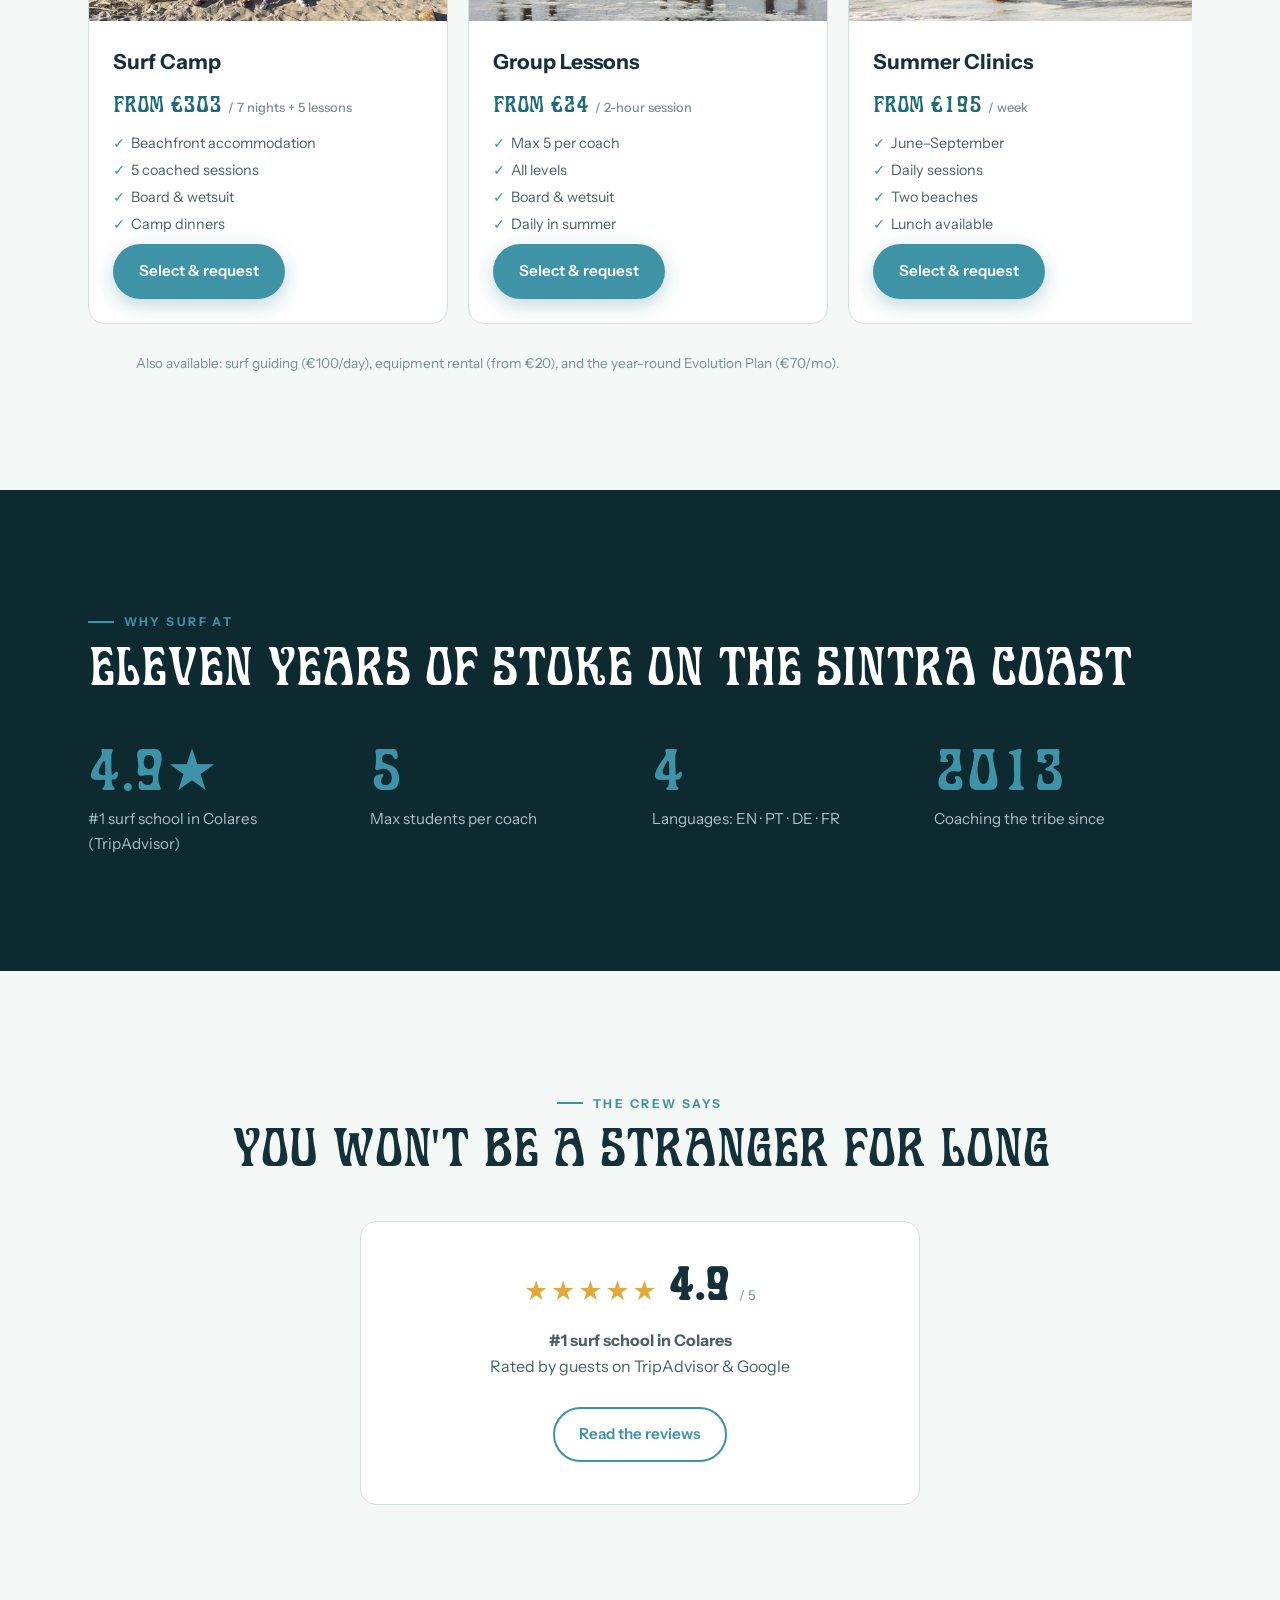
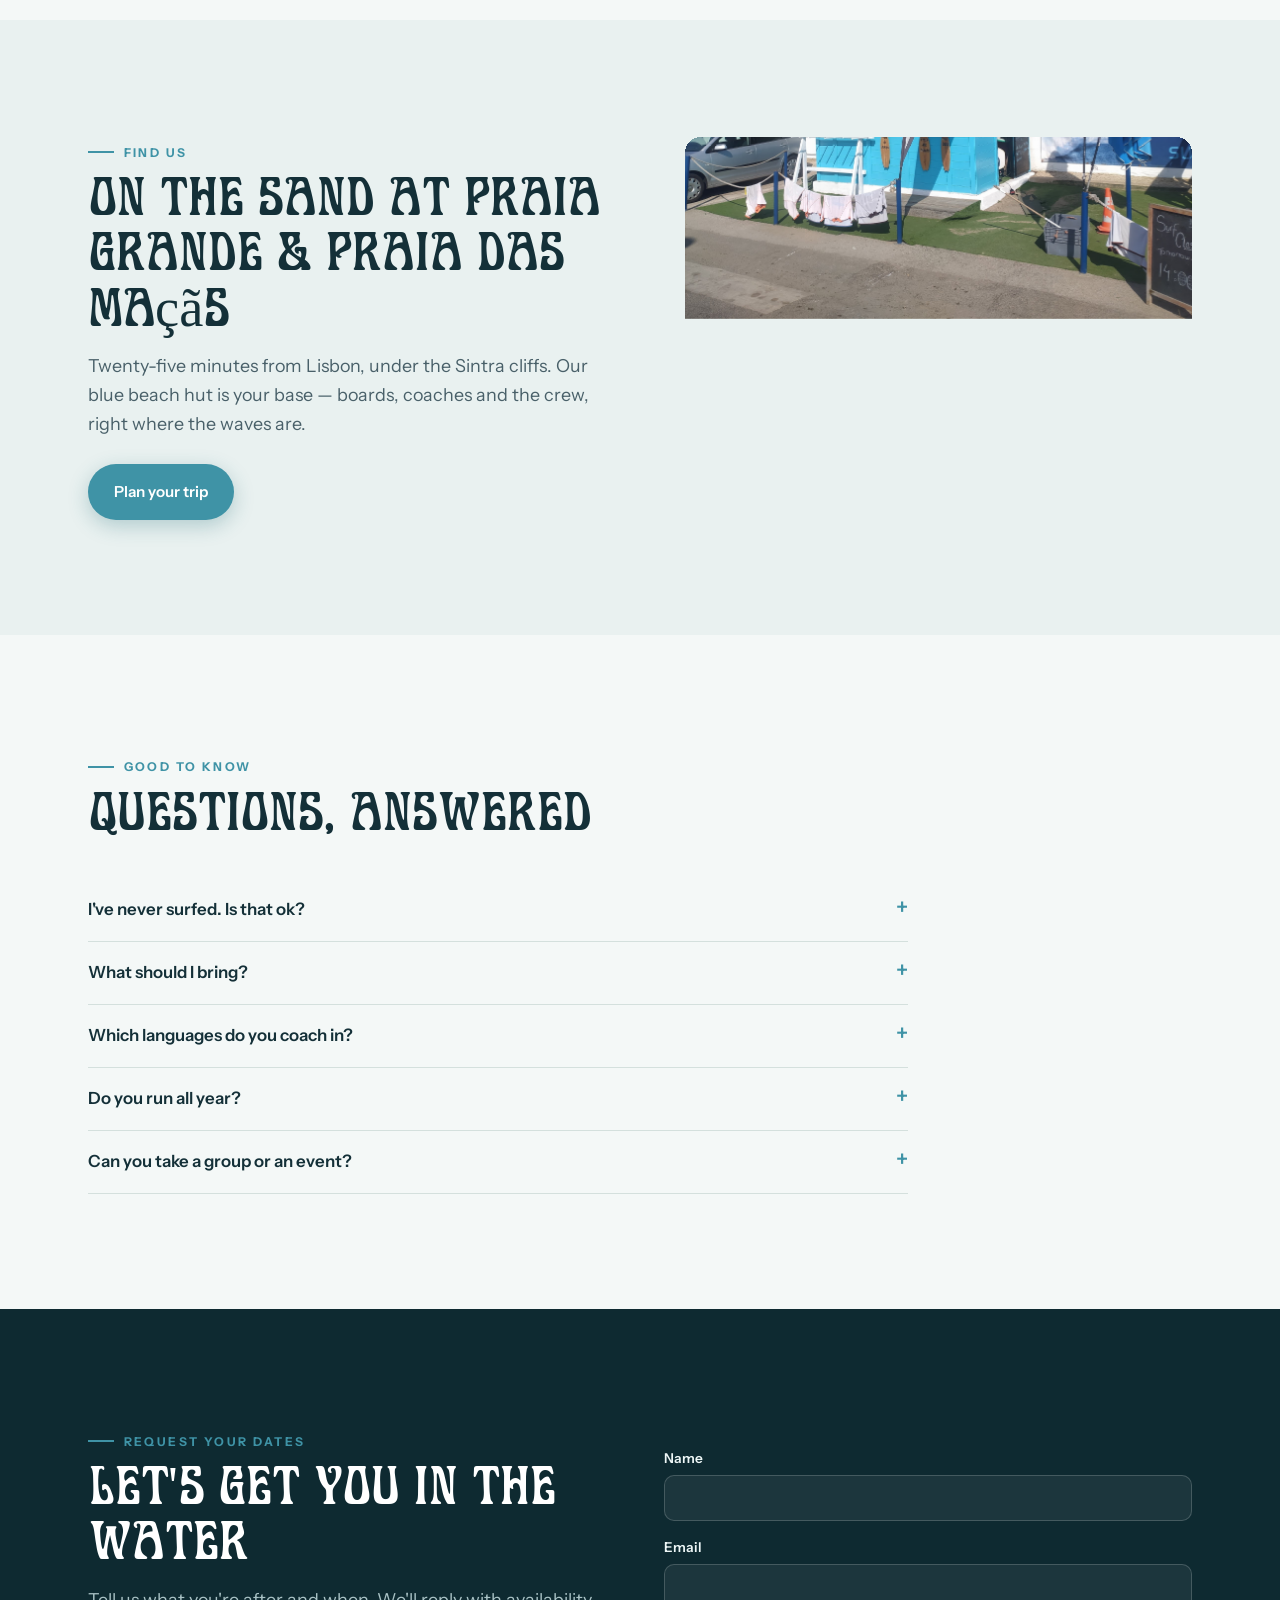
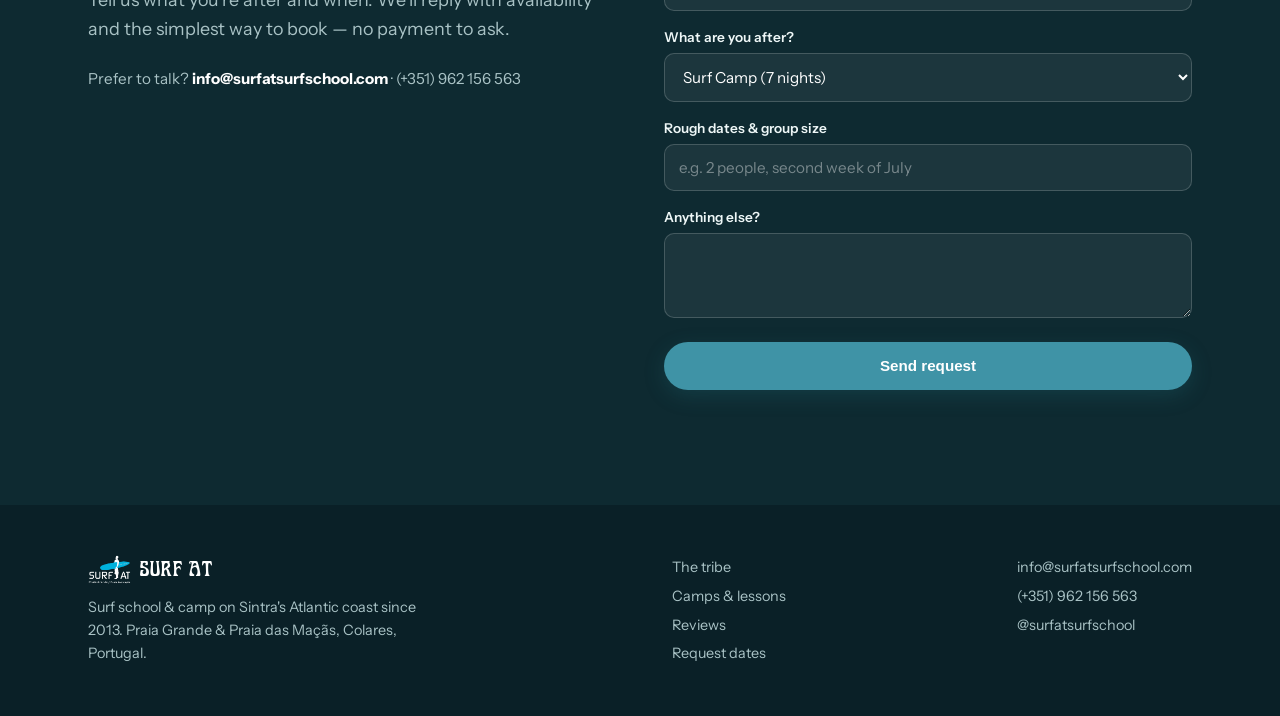
==== commit 2263b8fe: "Fix hero load flash: preload headline font, fade video in (no poster swap)" ====
--- a/index.html
+++ b/index.html
@@ -8,6 +8,8 @@
 <link rel="preconnect" href="https://fonts.googleapis.com" />
 <link rel="preconnect" href="https://fonts.gstatic.com" crossorigin />
 <link href="https://fonts.googleapis.com/css2?family=Instrument+Sans:wght@400;500;600;700&display=swap" rel="stylesheet" />
+<link rel="preload" href="assets/fonts/DisplayArtThree.woff2" as="font" type="font/woff2" crossorigin />
+<script>document.documentElement.classList.add('js')</script>
 <link rel="stylesheet" href="styles.css" />
 </head>
 <body>
@@ -24,7 +26,7 @@
 
 <!-- HERO -->
 <section class="hero" id="top">
-  <div class="hero__media"><video data-parallax-hero src="assets/video/v-a.mp4" poster="assets/source/ph-505.jpg" muted autoplay loop playsinline preload="auto"></video></div>
+  <div class="hero__media"><video data-parallax-hero src="assets/video/v-a.mp4" muted autoplay loop playsinline preload="auto"></video></div>
   <div class="hero__scrim"></div><div class="hero__wash"></div>
   <div class="hero__inner">
     <p class="eyebrow reveal in">Surf At · Sintra · since 2013</p>
--- a/styles.css
+++ b/styles.css
@@ -56,6 +56,8 @@
 .hero{position:relative;min-height:100svh;display:flex;align-items:center;justify-content:center;text-align:center;overflow:hidden;color:var(--hero-ink)}
 .hero__media{position:absolute;inset:0;z-index:0;overflow:hidden;background:#0c2a30}
 .hero__media video{width:100%;height:120%;object-fit:cover;object-position:center 42%;will-change:transform}
+.js .hero__media video{opacity:0;transition:opacity .9s ease}     /* fade in once ready, no poster-swap */
+.js .hero__media video.ready{opacity:1}
 .hero__scrim{position:absolute;inset:0;z-index:1;background:
    radial-gradient(120% 90% at 50% 45%,transparent 28%,rgba(10,26,30,.5) 100%),
    linear-gradient(to top,rgba(10,26,30,.72),transparent 38%,rgba(10,26,30,.45))}
@@ -204,6 +206,7 @@
   *{animation:none!important}
   .reveal,.reveal-scale{opacity:1!important;transform:none!important;transition:none!important}
   [data-parallax]{transform:none!important}
+  .hero__media video{opacity:1!important}
   html{scroll-behavior:auto}
 }
 
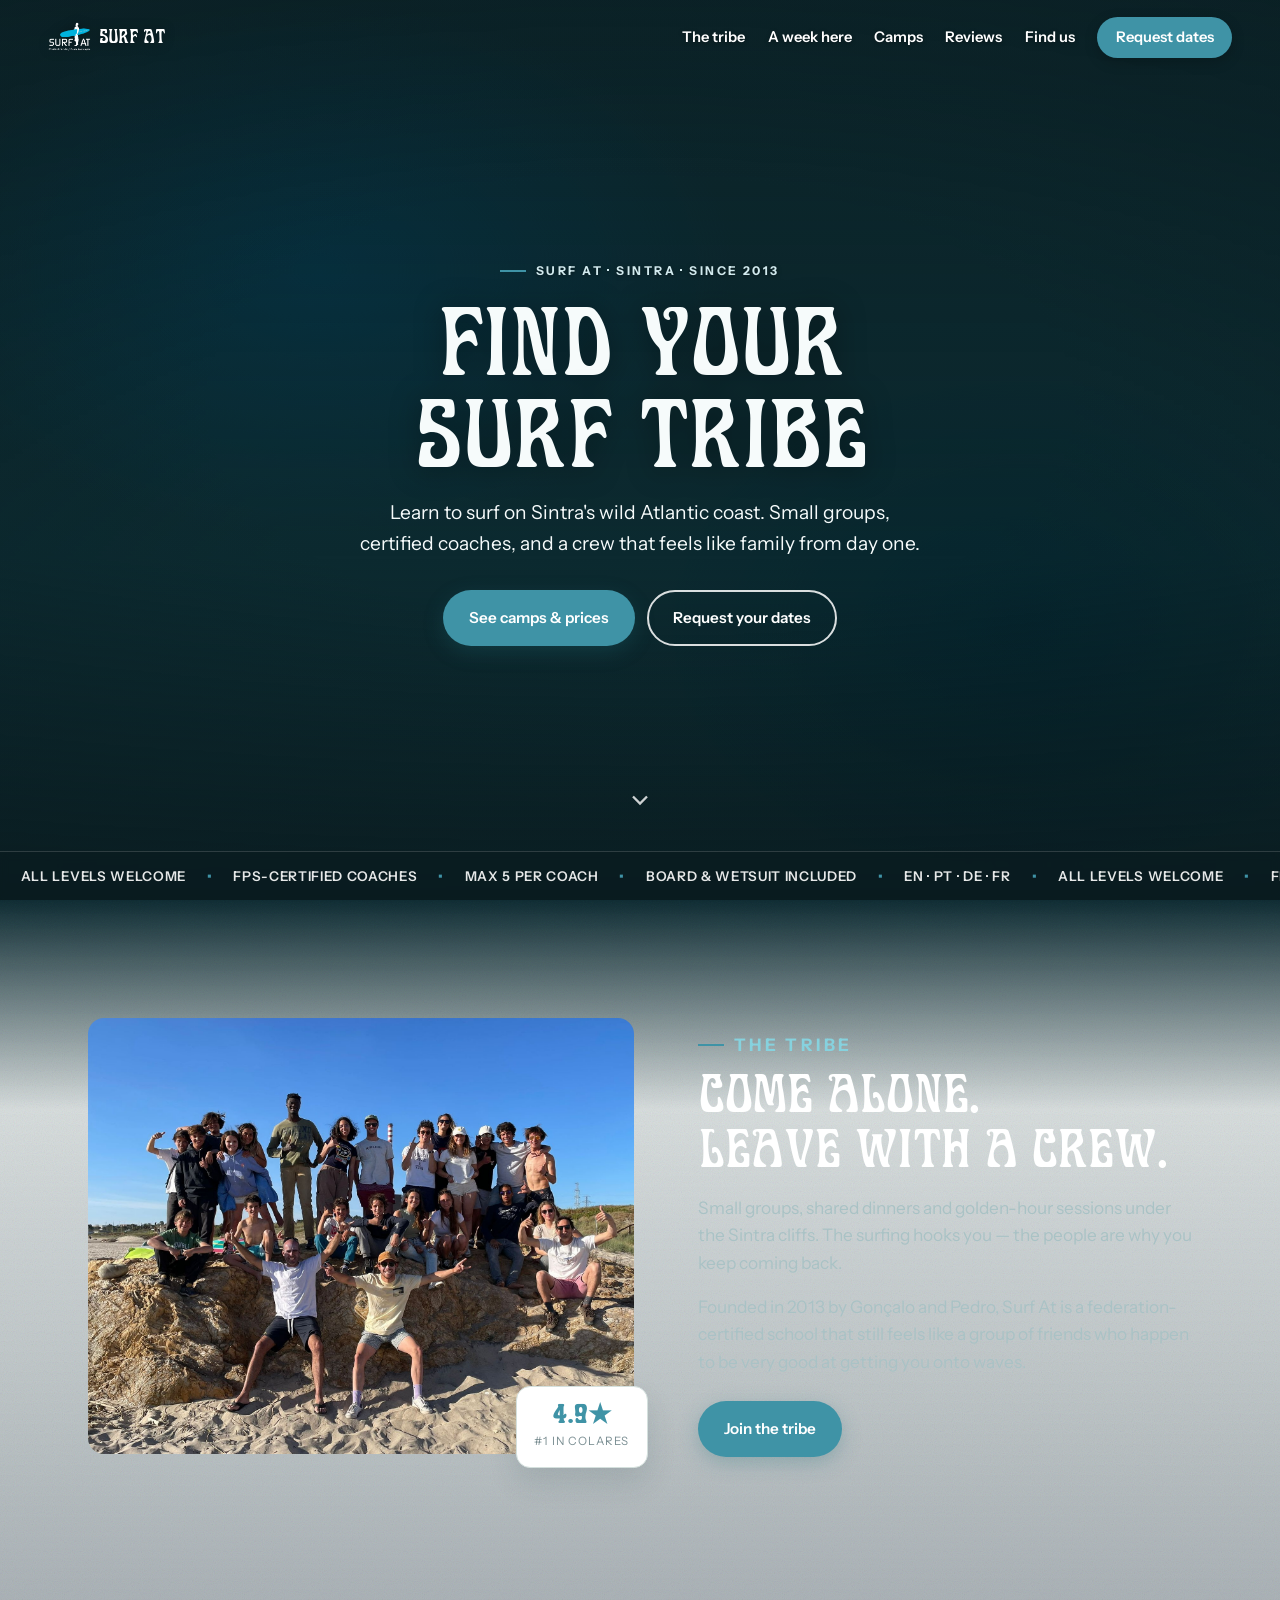
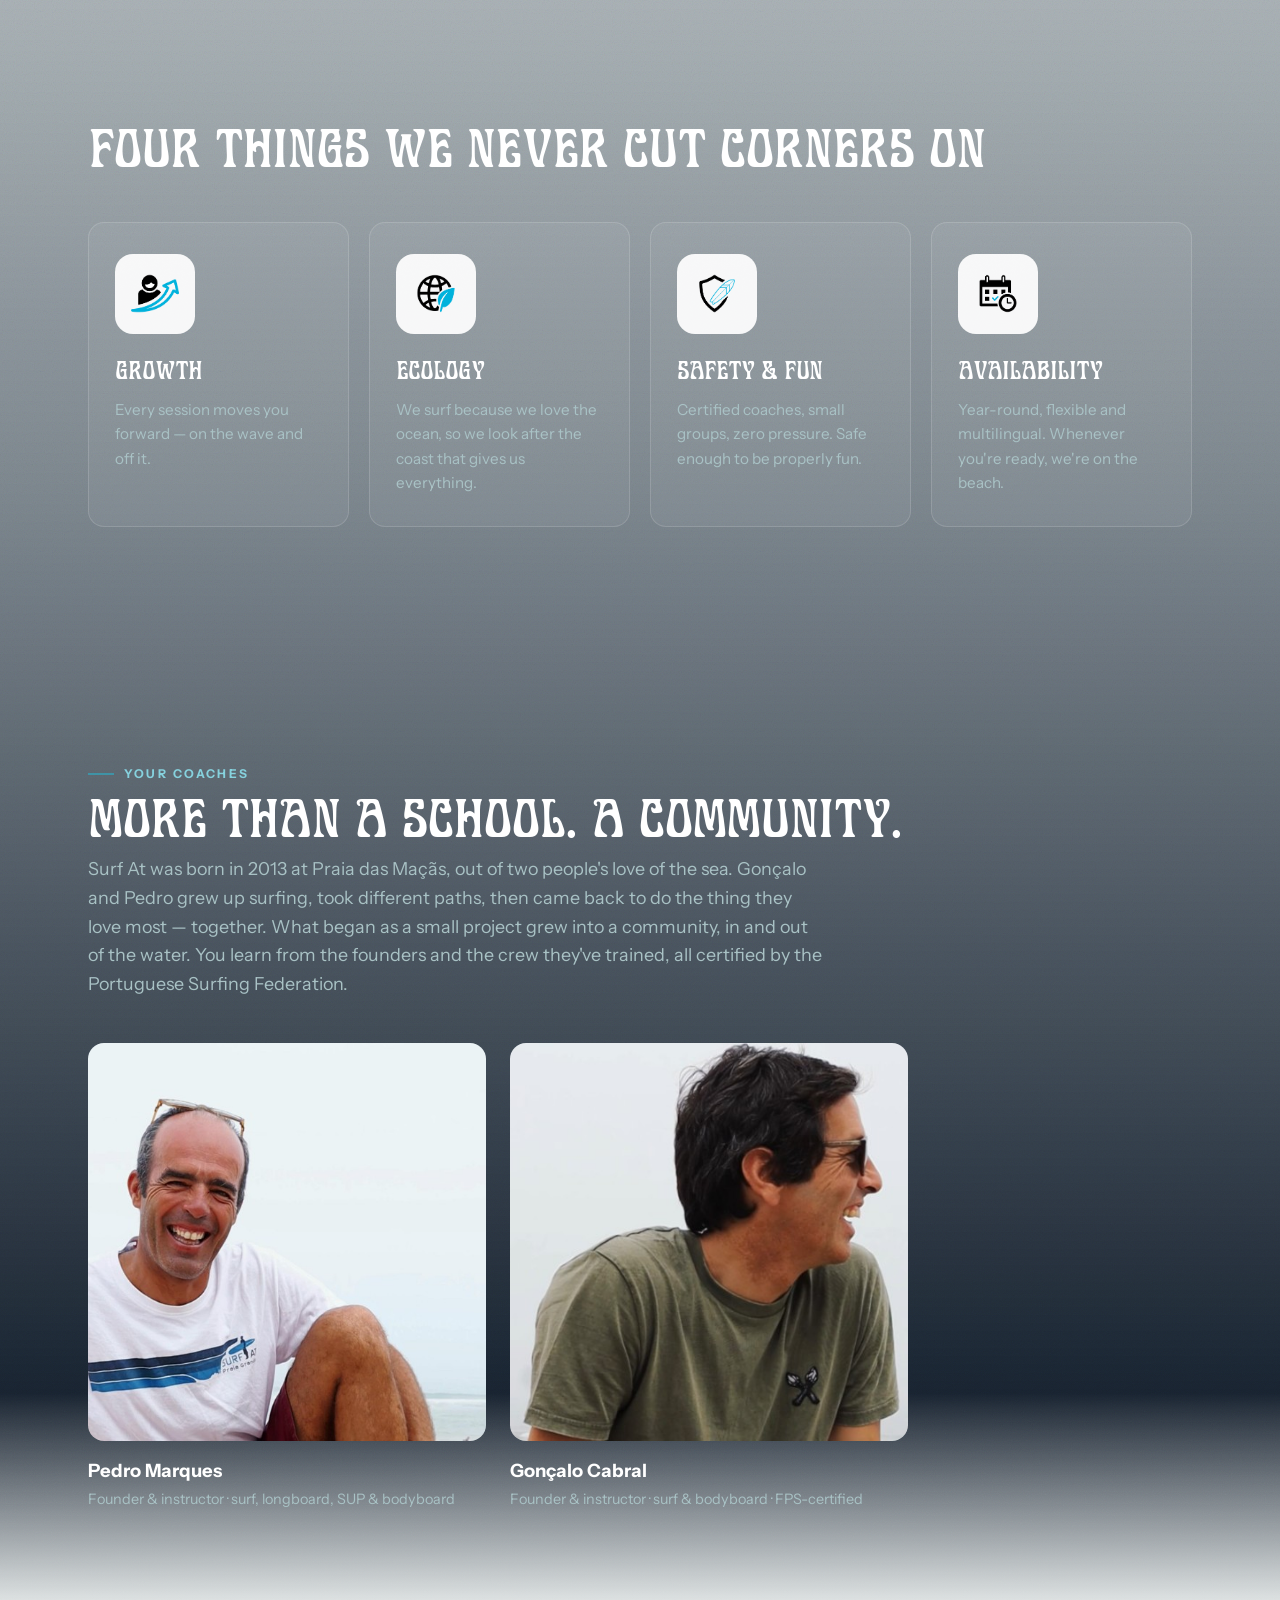
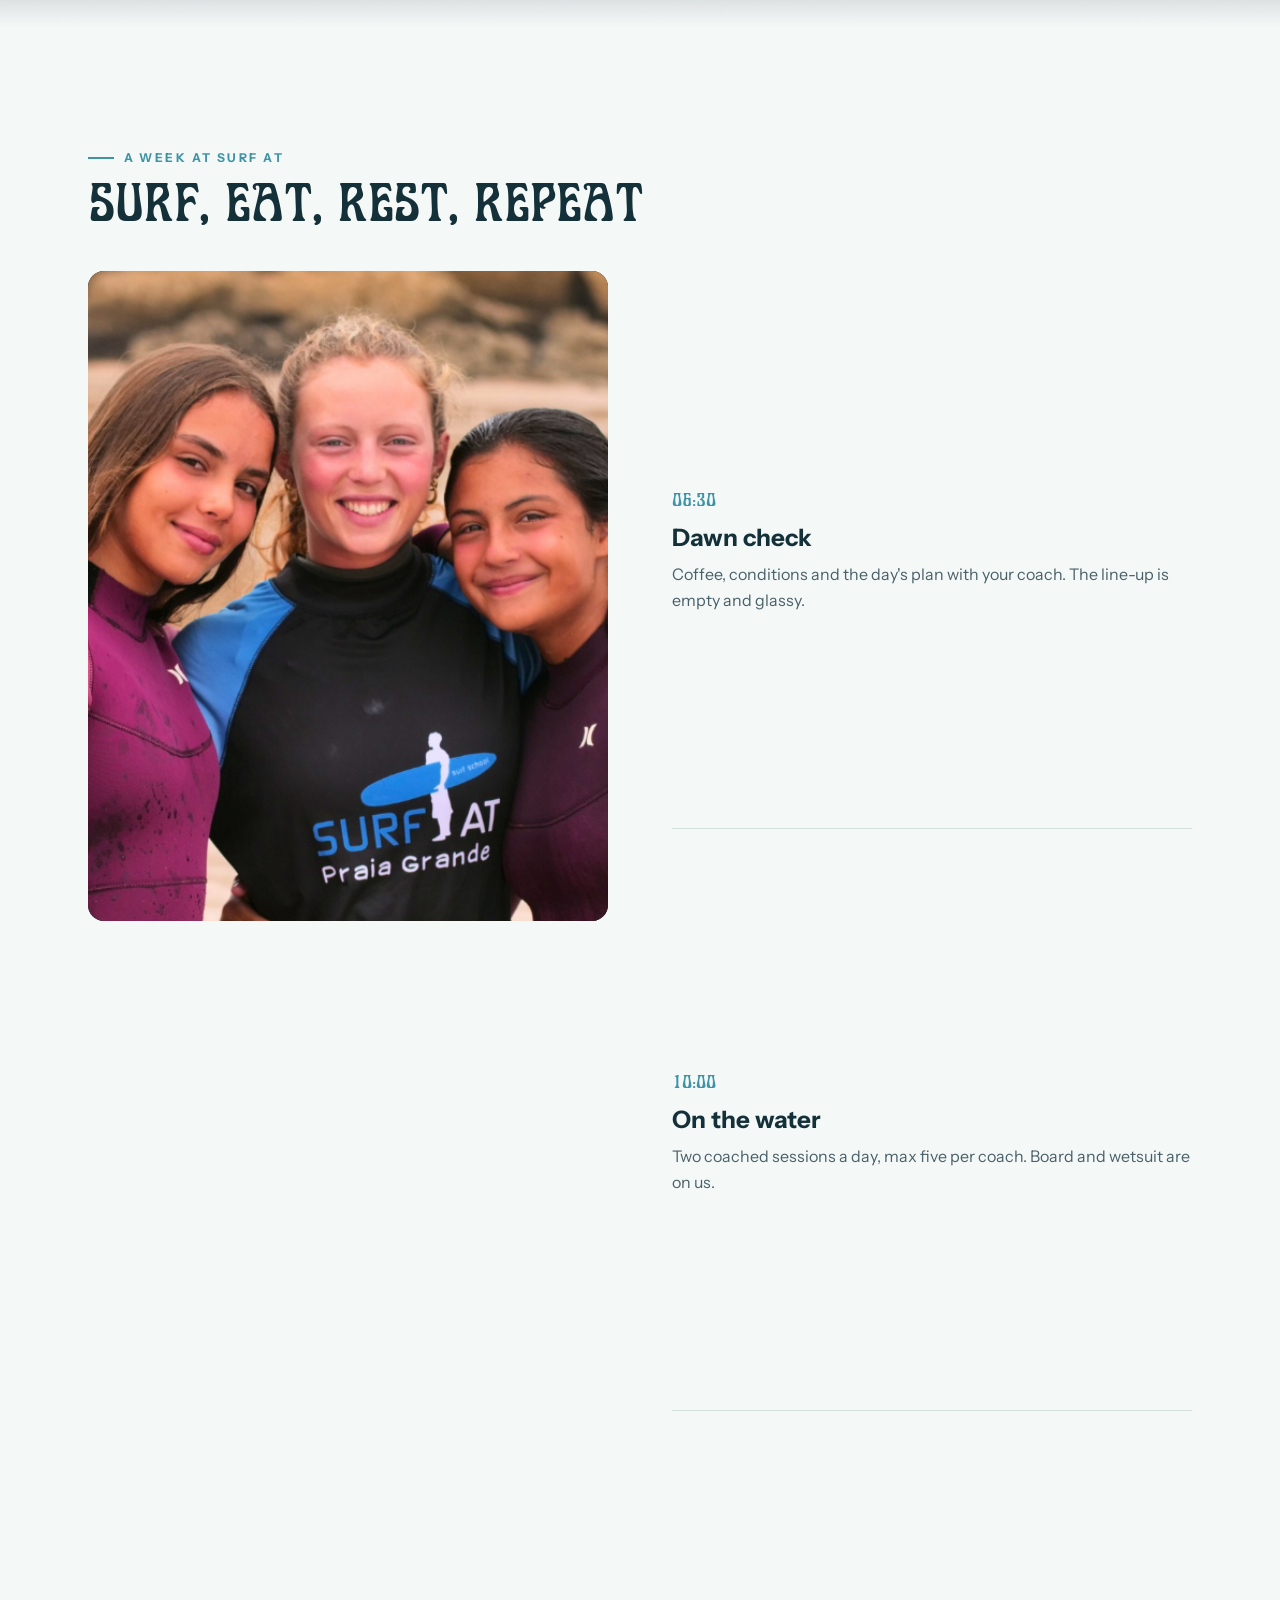
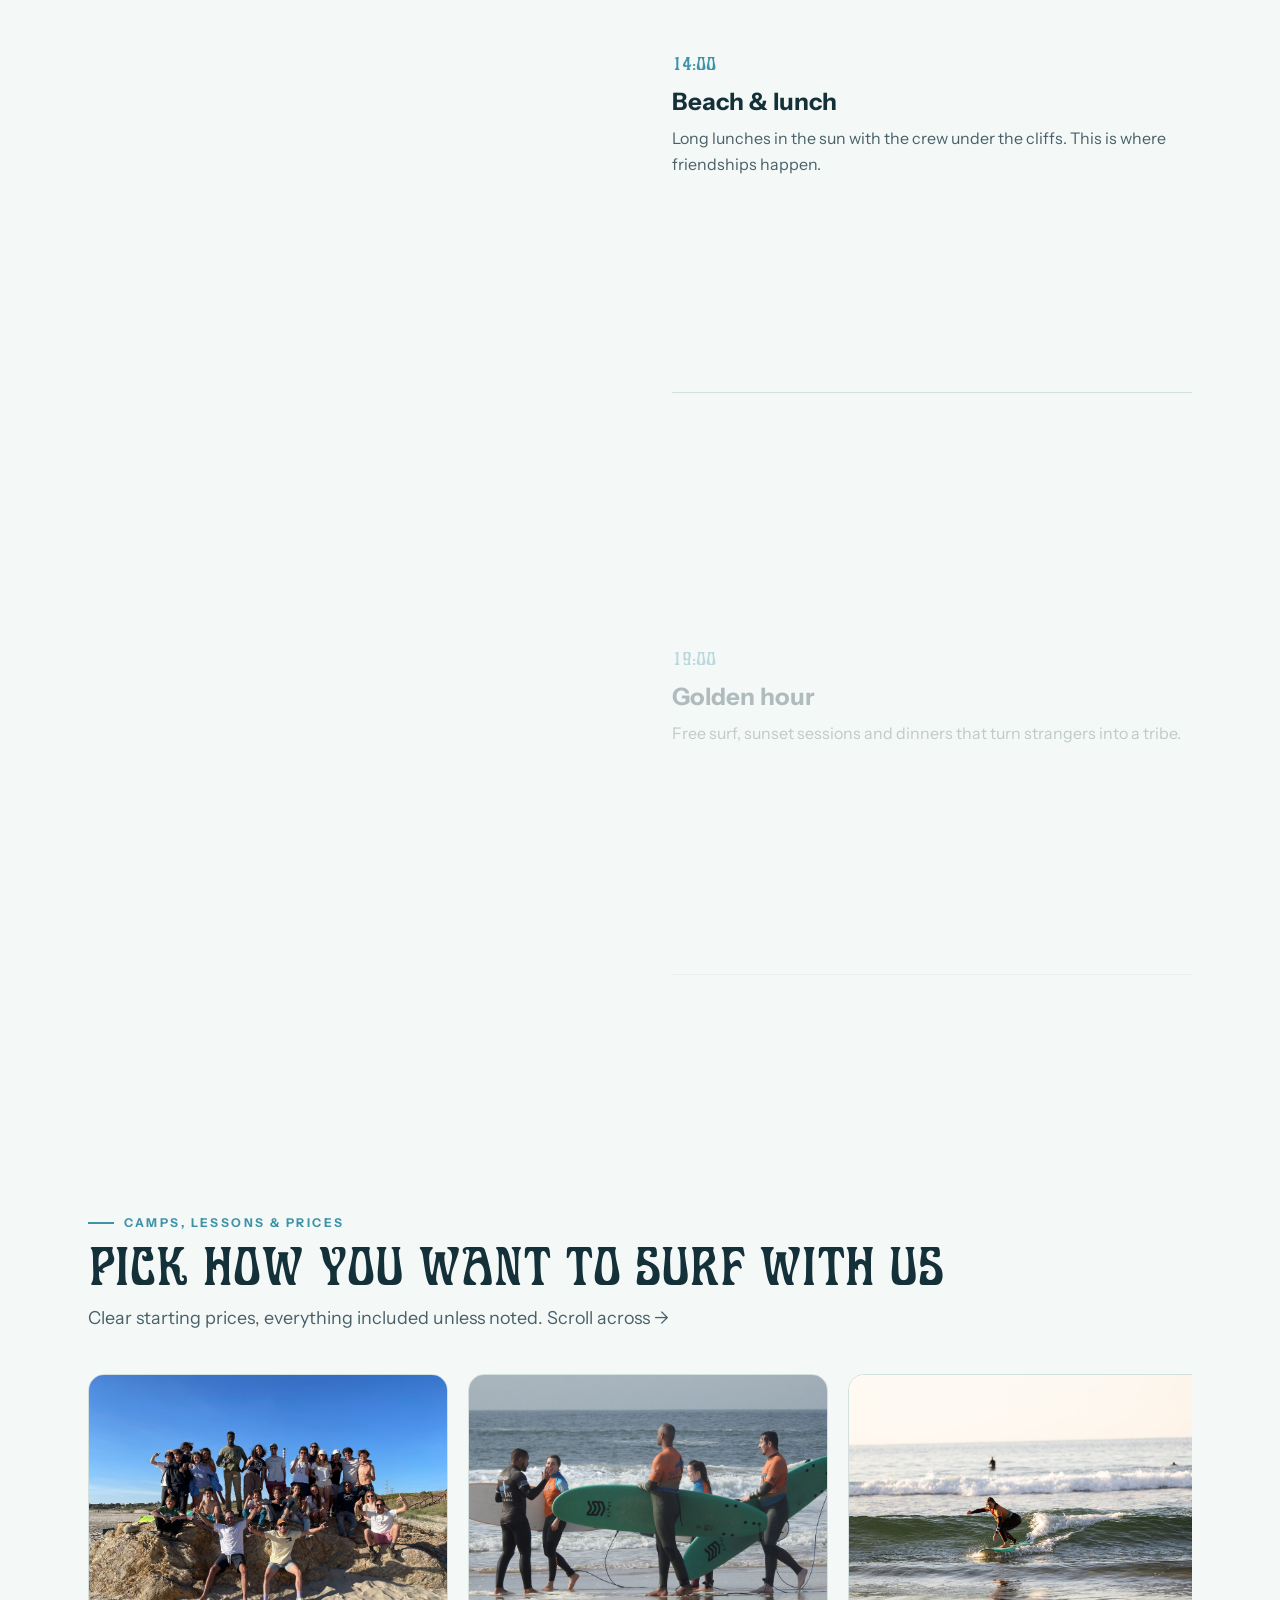
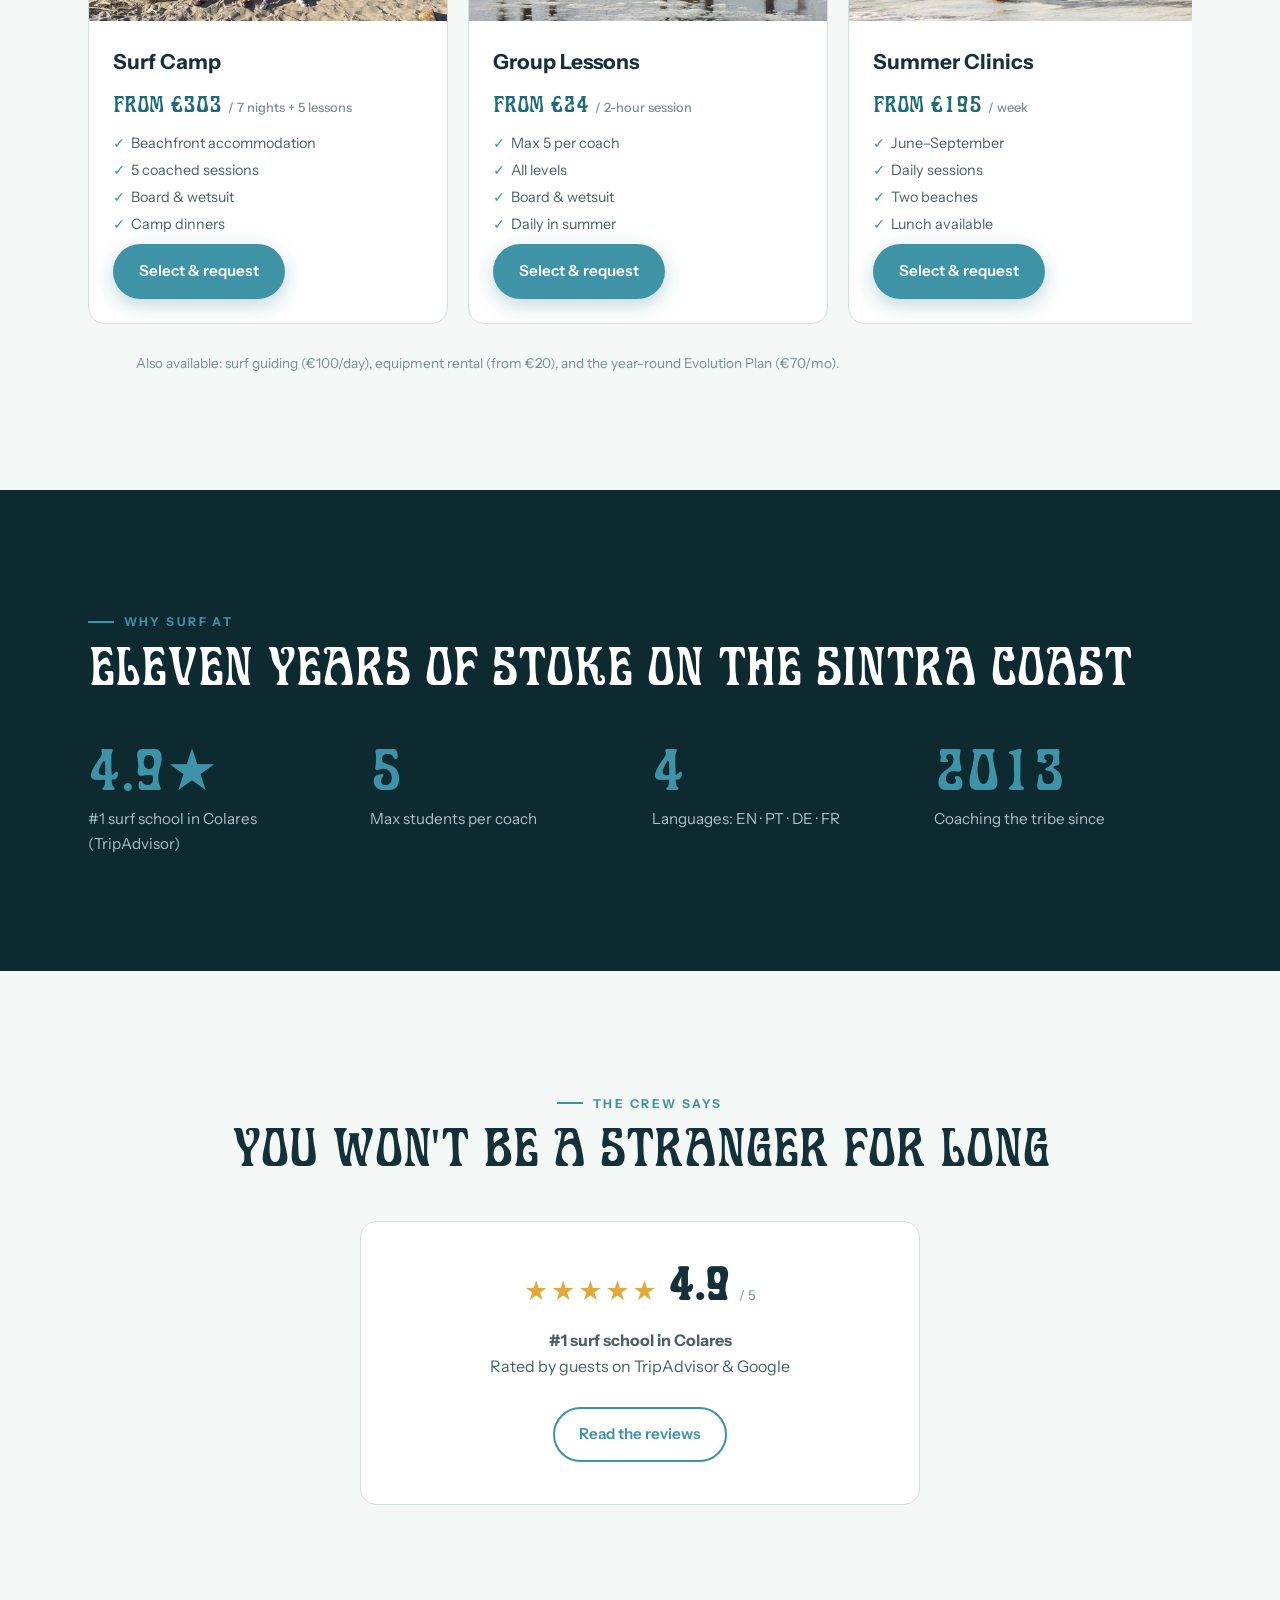
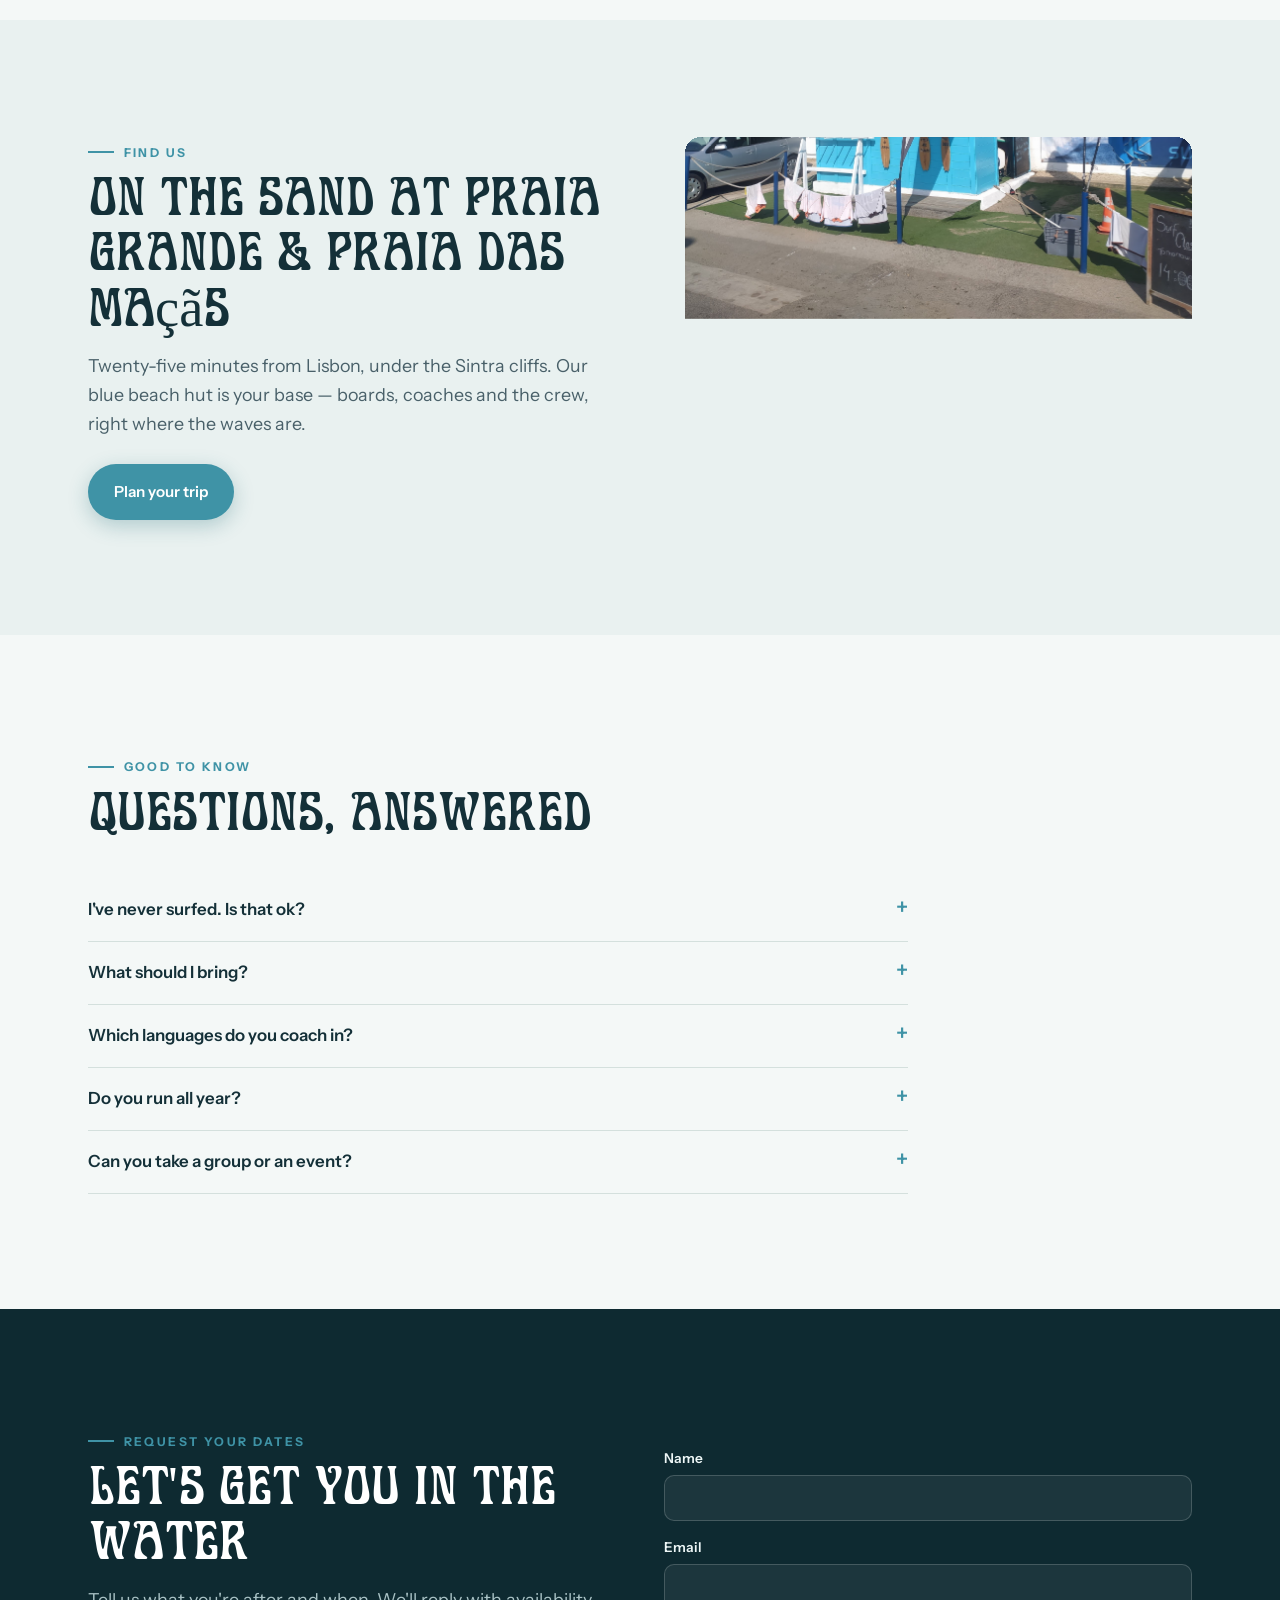
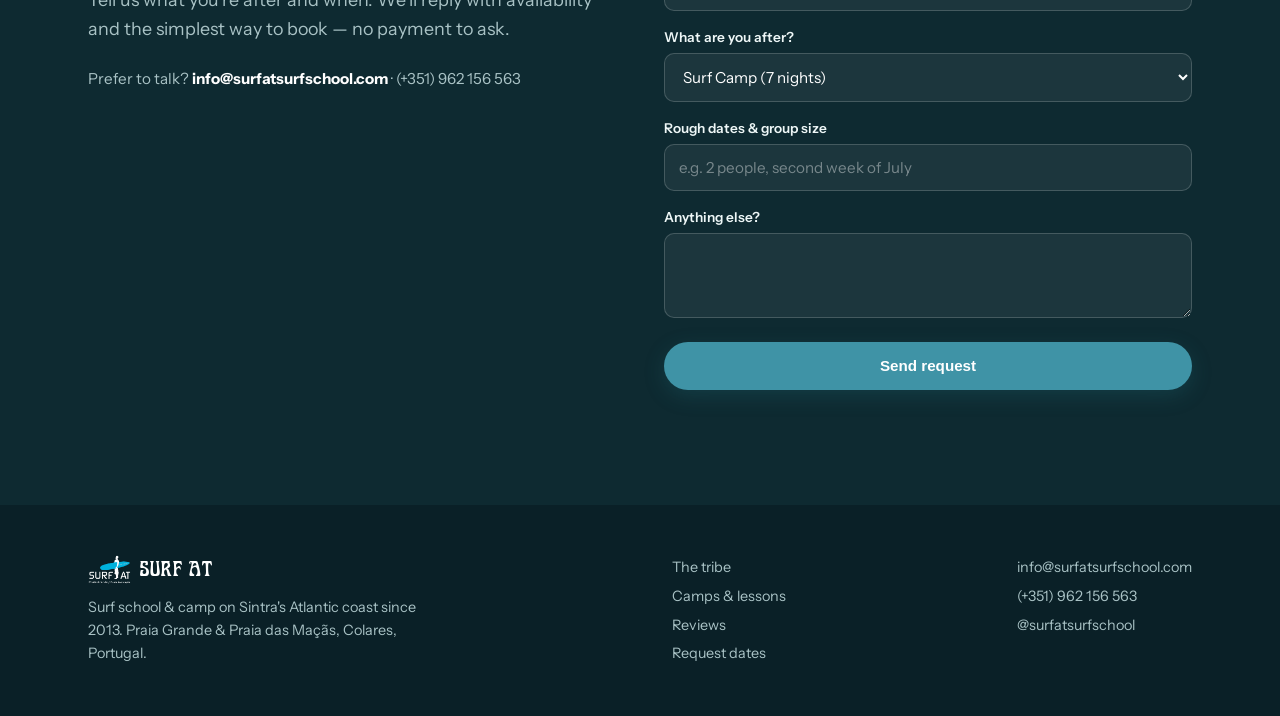
==== commit e72567a3: "Continuous deep-ocean zone: real dark-water backdrop behind tribe/values/coaches, gradient bleed in+" ====
--- a/index.html
+++ b/index.html
@@ -39,6 +39,7 @@
 </section>
 
 <!-- TRIBE — editorial section (not a hero) -->
+<div class="deep"><!-- continuous dark-ocean descent: tribe -> values -> coaches -->
 <section class="tribe" id="tribe">
   <div class="container tribe__grid">
     <div class="tribe__media reveal-scale">
@@ -81,6 +82,8 @@
     </div>
   </div>
 </section>
+
+</div><!-- /deep -->
 
 <!-- WEEK — sticky pinned -->
 <section id="week">
--- a/styles.css
+++ b/styles.css
@@ -79,8 +79,23 @@
 .marquee .track span{margin:0 1.3rem;opacity:.9}.marquee .track b{color:var(--primary)}
 @keyframes scrollx{to{transform:translateX(-50%)}}
 
-/* ---------- TRIBE — editorial, NOT a hero ---------- */
-.tribe{background:var(--bg)}
+/* ---------- DEEP — one continuous dark-ocean zone (tribe + values + coaches) ---------- */
+.deep{position:relative;isolation:isolate;color:var(--on-deep);
+  background:#08182a url("assets/source/deep-water.jpg") center top/cover;background-attachment:fixed}
+/* one long gradient: blend out of the hero -> reveal water -> deepen -> fade to cream at the very bottom */
+.deep::before{content:"";position:absolute;inset:0;z-index:0;pointer-events:none;background:
+  linear-gradient(180deg,#0e2a31 0%,rgba(11,32,40,.12) 9%,rgba(7,22,38,.5) 52%,rgba(6,17,31,.92) 90%,var(--bg) 100%)}
+/* film grain */
+.deep::after{content:"";position:absolute;inset:0;z-index:0;pointer-events:none;opacity:.16;mix-blend-mode:soft-light;
+  background-image:url("data:image/svg+xml,%3Csvg xmlns='http://www.w3.org/2000/svg' width='180' height='180'%3E%3Cfilter id='n'%3E%3CfeTurbulence type='fractalNoise' baseFrequency='0.9' numOctaves='2' stitchTiles='stitch'/%3E%3C/filter%3E%3Crect width='100%25' height='100%25' filter='url(%23n)'/%3E%3C/svg%3E")}
+.deep>section{position:relative;z-index:1;background:transparent}
+.deep .eyebrow{color:#86d2de}
+.deep .h2{color:#fff}
+.deep .lead{color:var(--on-deep-soft)}
+@media(max-width:860px){.deep{background-attachment:scroll}}
+
+/* ---------- TRIBE (transparent over the deep backdrop) ---------- */
+.tribe{position:relative;overflow:hidden}
 .tribe__grid{display:grid;grid-template-columns:1.05fr .95fr;gap:clamp(2rem,5vw,4.5rem);align-items:center}
 .tribe__media{position:relative}
 .tribe__media .main{border-radius:var(--radius);overflow:hidden;aspect-ratio:5/4}
@@ -88,11 +103,18 @@
 .tribe__media .badge{position:absolute;right:-14px;bottom:-14px;background:var(--surface);border:1px solid var(--line);border-radius:14px;padding:.9rem 1.1rem;box-shadow:0 14px 30px rgba(20,48,56,.12);text-align:center}
 .tribe__media .badge b{font-family:var(--font-d);font-size:1.6rem;color:var(--primary);display:block;line-height:1}
 .tribe__media .badge span{font-size:.72rem;color:var(--ink-faint);text-transform:uppercase;letter-spacing:.08em}
-.tribe__body p{margin-top:1rem;color:var(--ink-soft);font-size:1.08rem}
+.tribe__body p{margin-top:1rem;color:var(--on-deep-soft);font-size:1.08rem}
 .tribe__body .btn{margin-top:1.6rem}
 
 /* ---------- VALUES (Surf At's own four pillars + their brand icons) ---------- */
-.values{background:var(--surface-2)}
+.values{background:transparent}
+.deep .val{background:rgba(255,255,255,.05);border-color:rgba(255,255,255,.14)}
+.deep .val:hover{box-shadow:0 18px 38px rgba(0,0,0,.32)}
+.deep .val .ico{background:rgba(255,255,255,.92)}   /* keep light so the black brand icons read */
+.deep .val h3{color:#fff}
+.deep .val p{color:var(--on-deep-soft)}
+.deep .founder b{color:#fff}
+.deep .founder span{color:var(--on-deep-soft)}
 .val-grid{display:grid;grid-template-columns:repeat(auto-fit,minmax(210px,1fr));gap:1.25rem;margin-top:2.8rem}
 .val{background:var(--surface);border:1px solid var(--line);border-radius:var(--radius);padding:1.9rem 1.6rem;transition:transform .25s var(--eo-quint),box-shadow .25s}
 .val:hover{transform:translateY(-6px);box-shadow:0 18px 38px rgba(20,48,56,.12)}
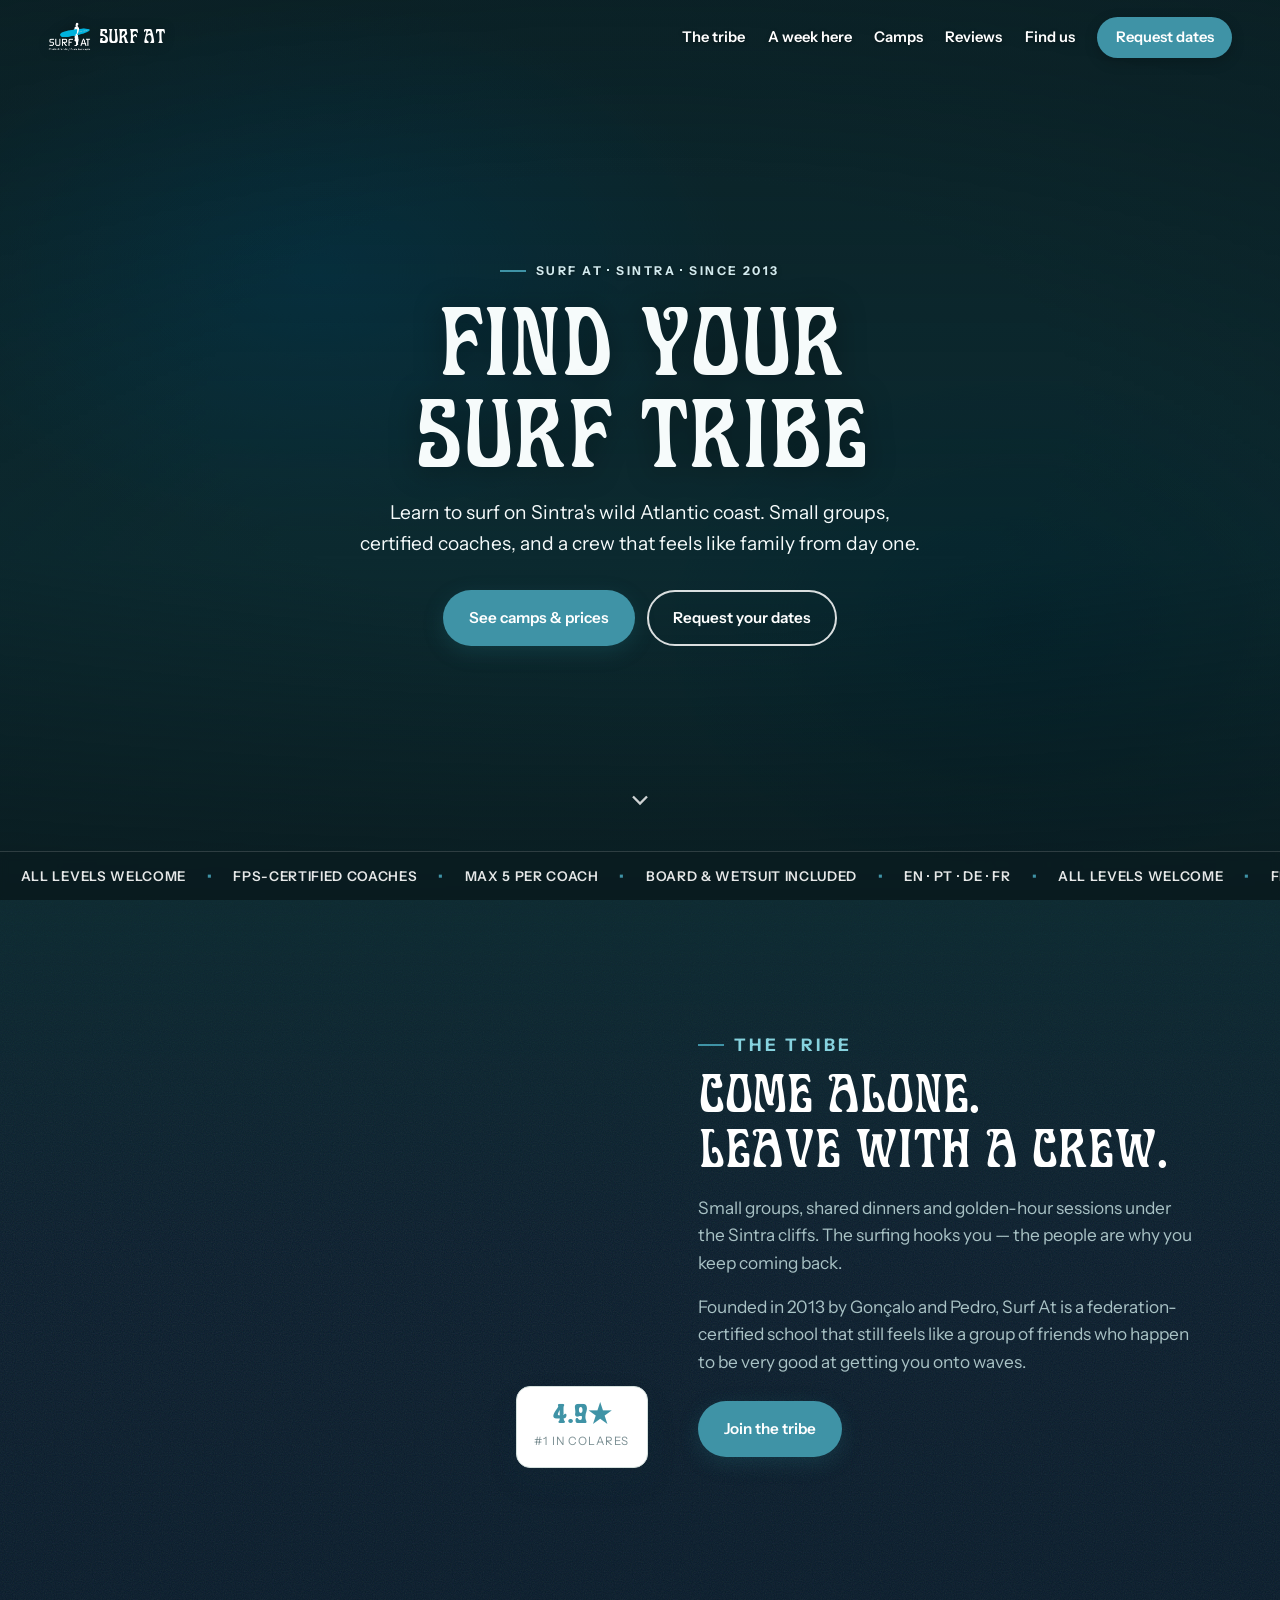
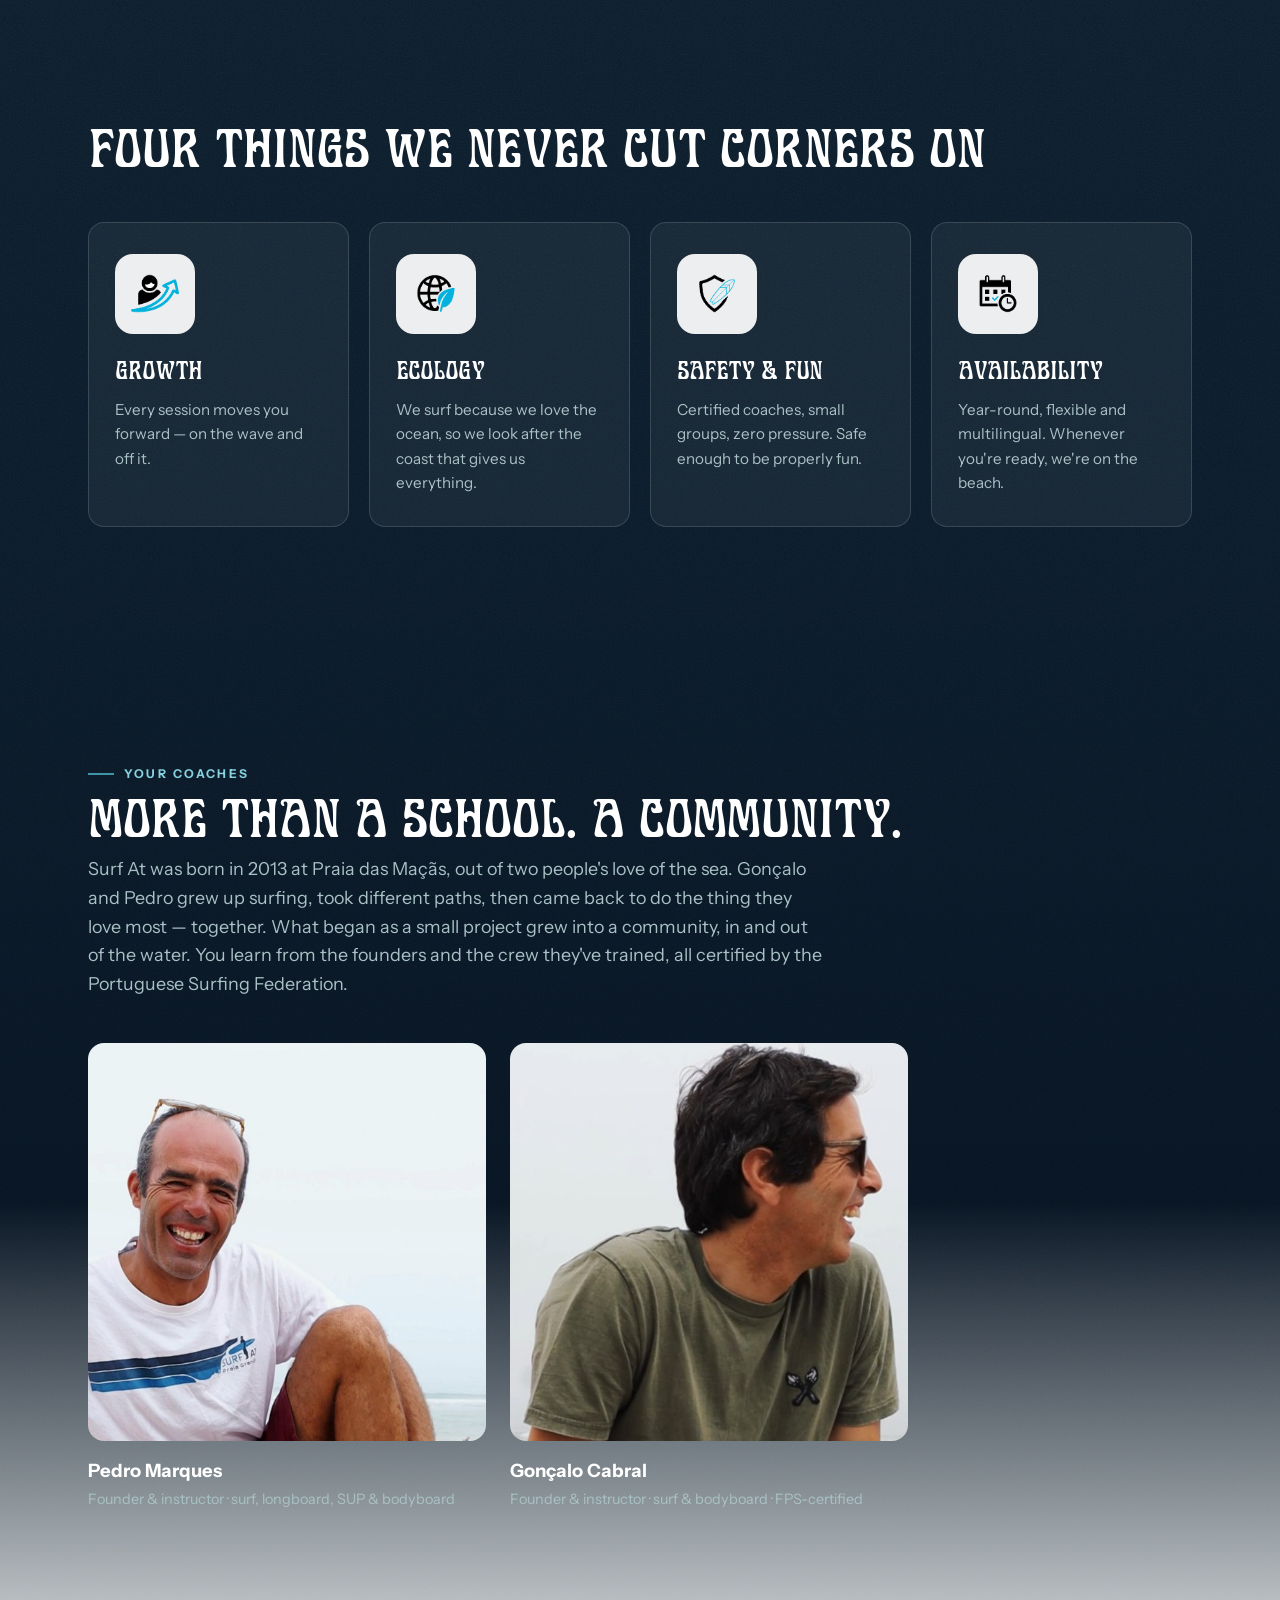
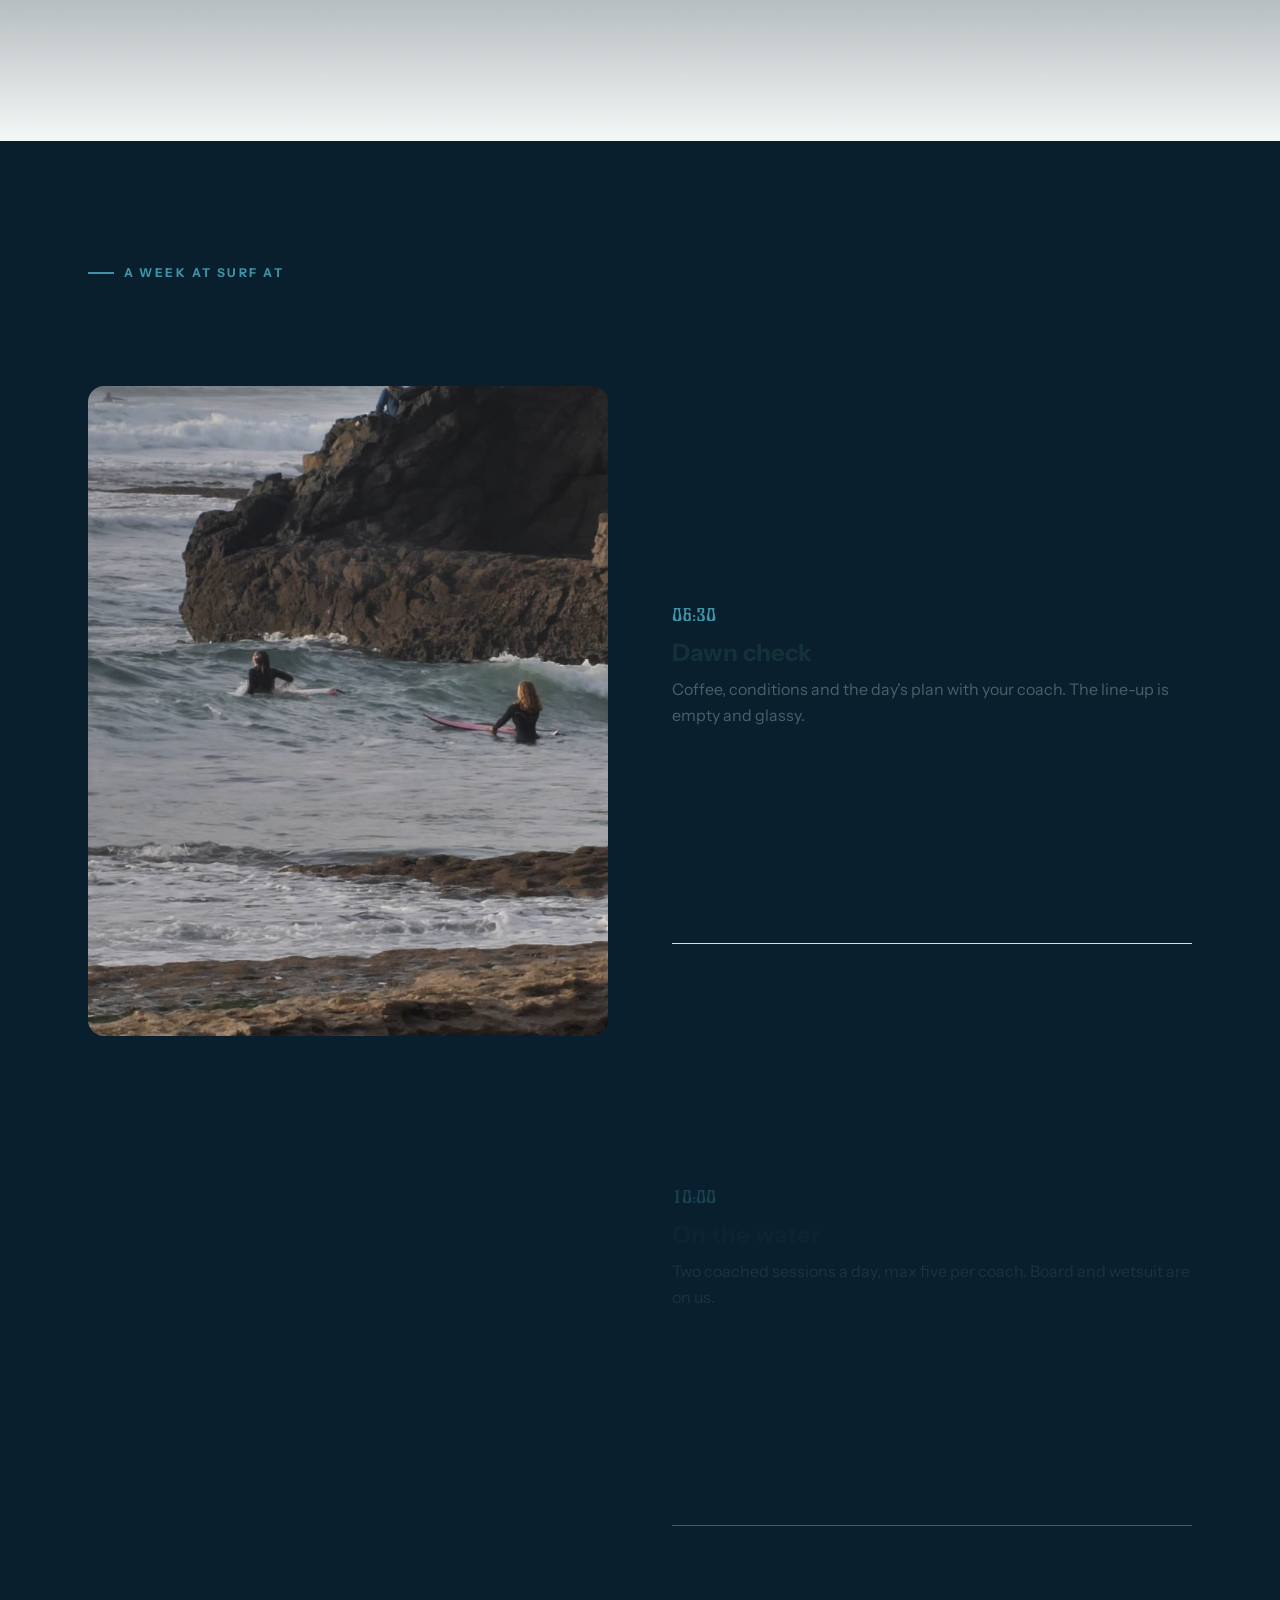
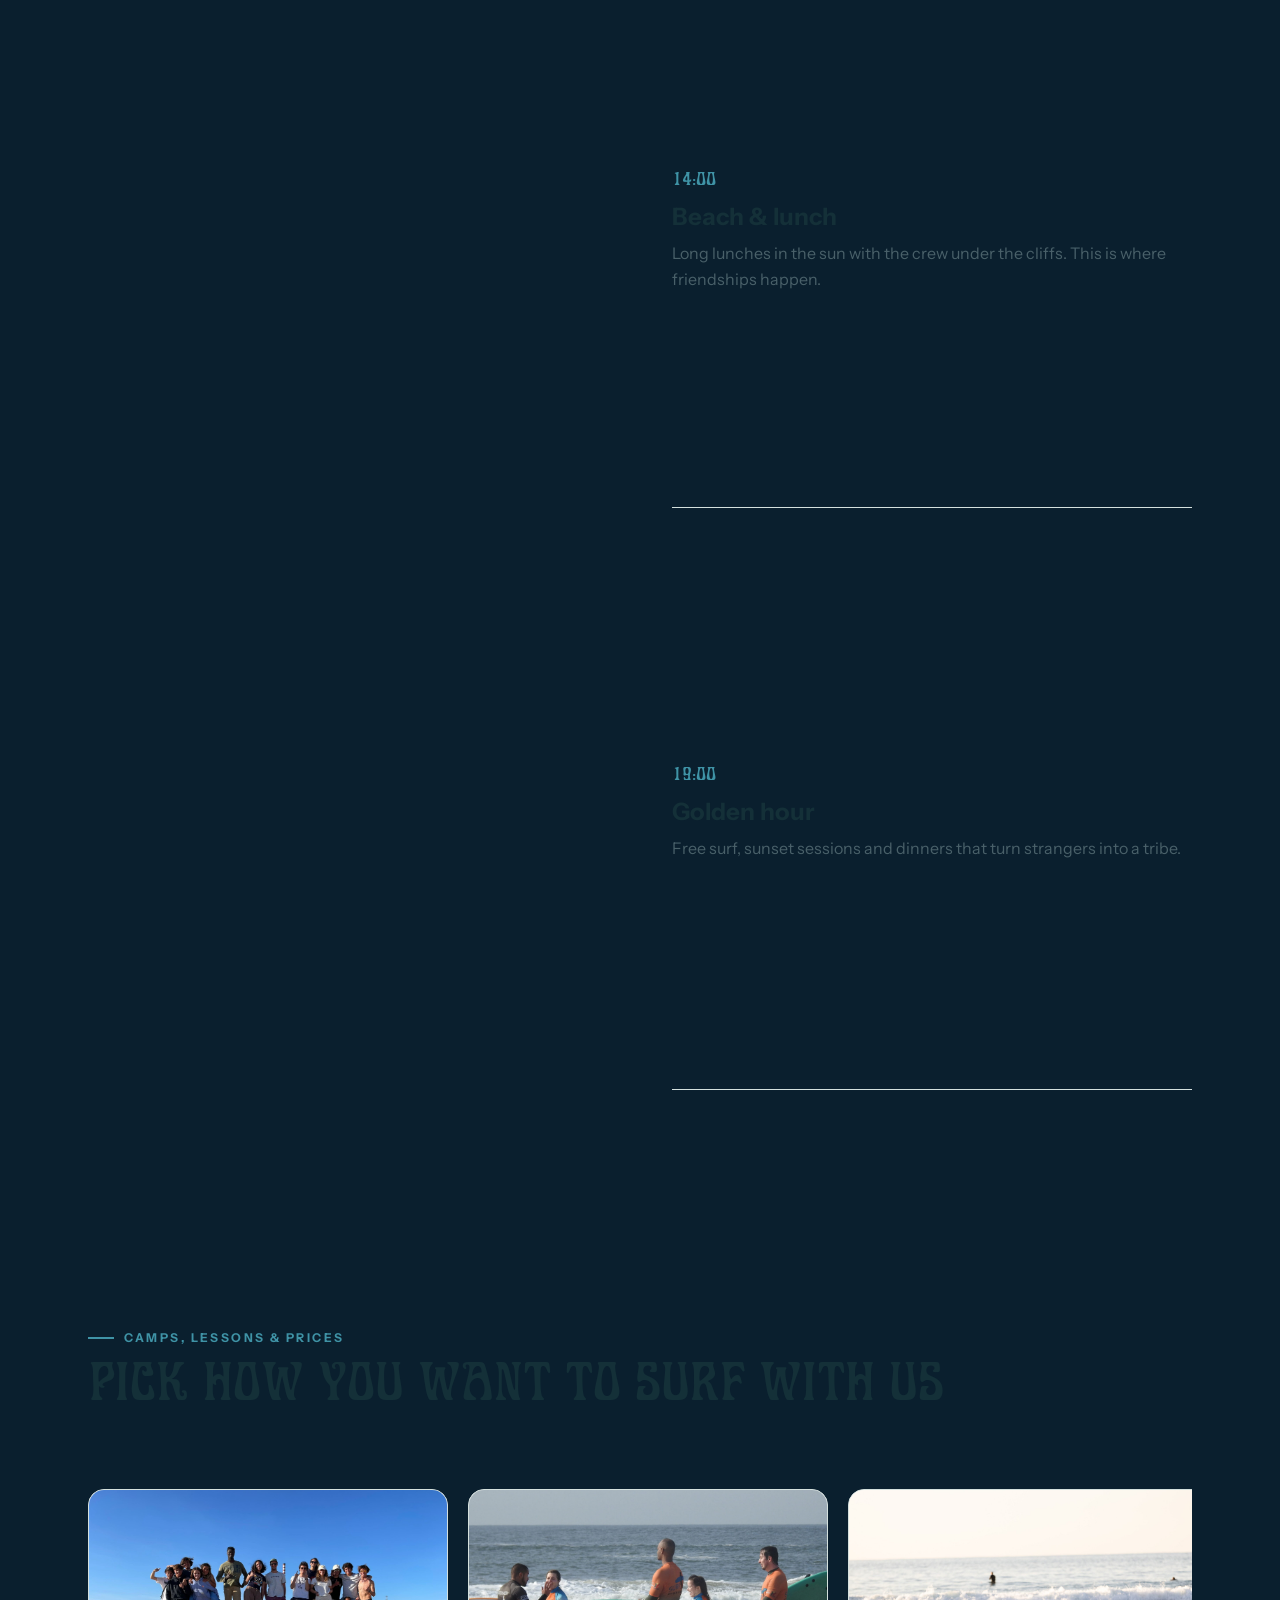
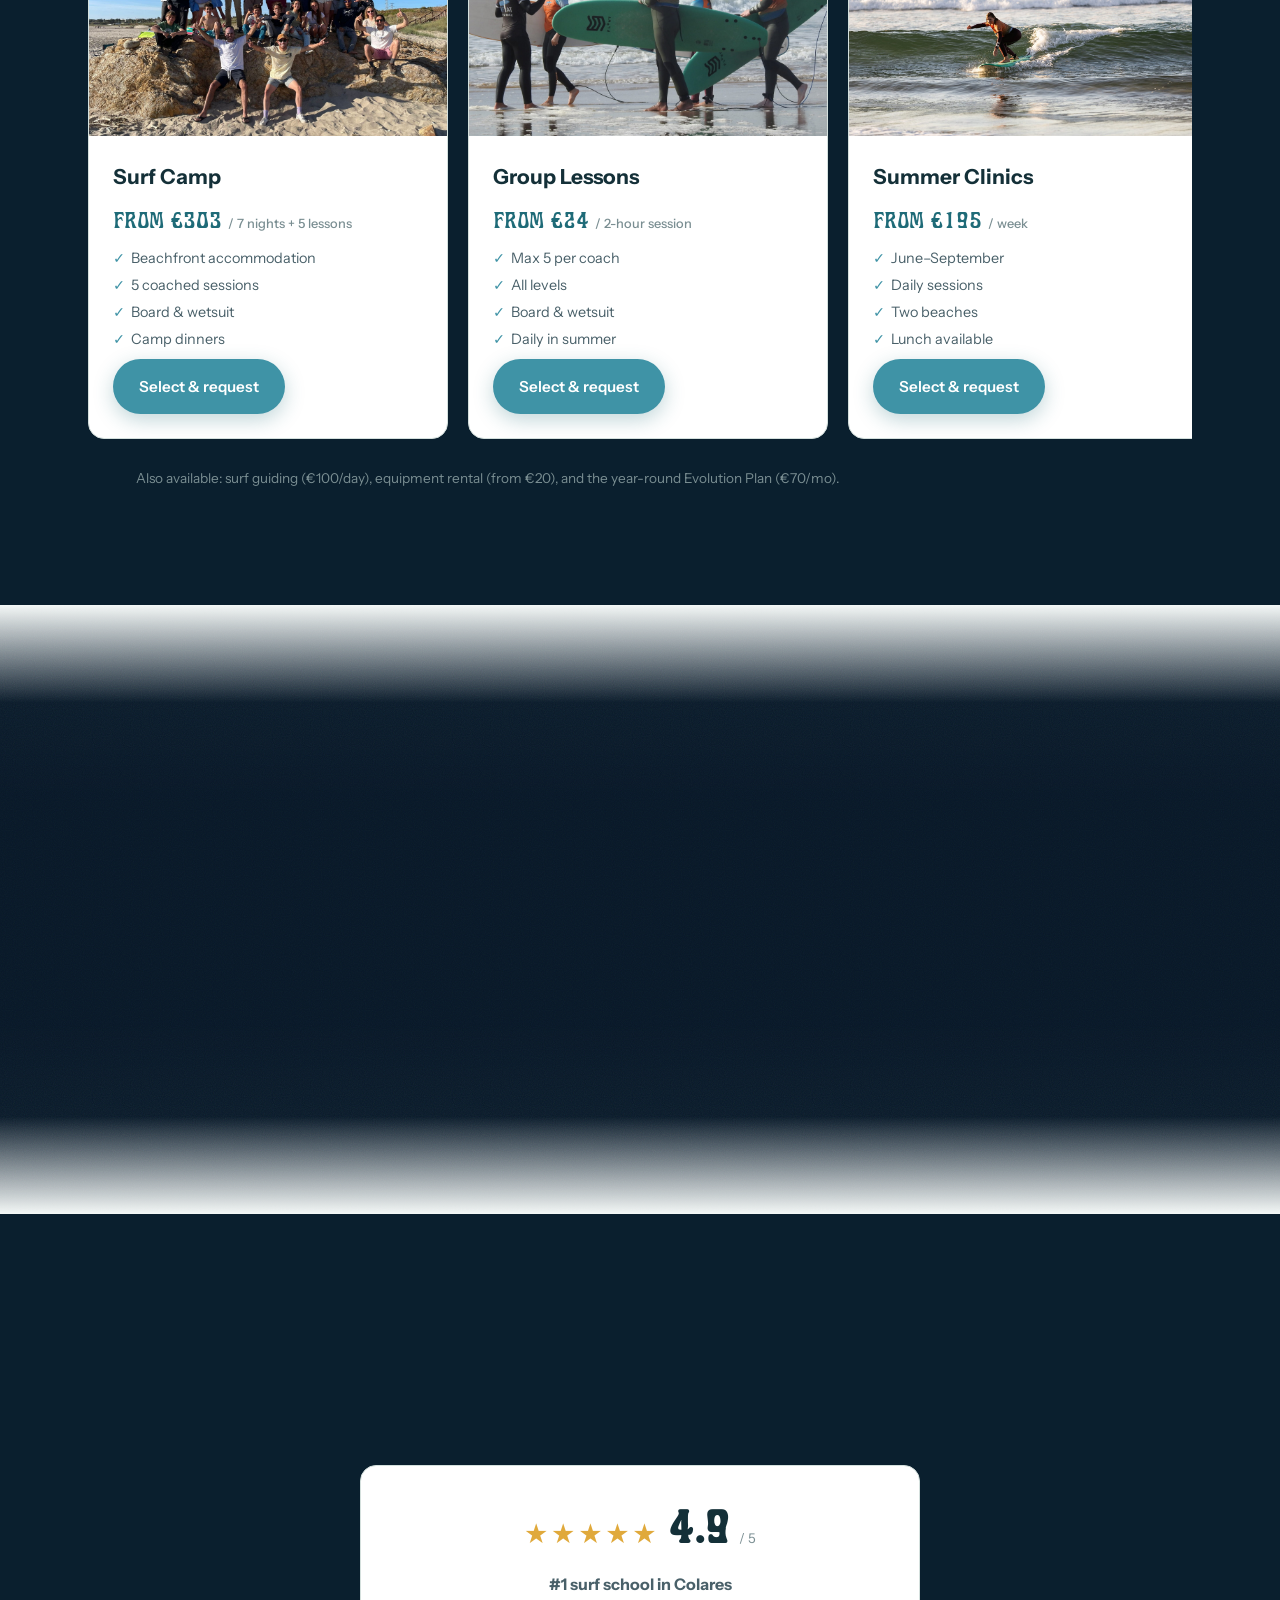
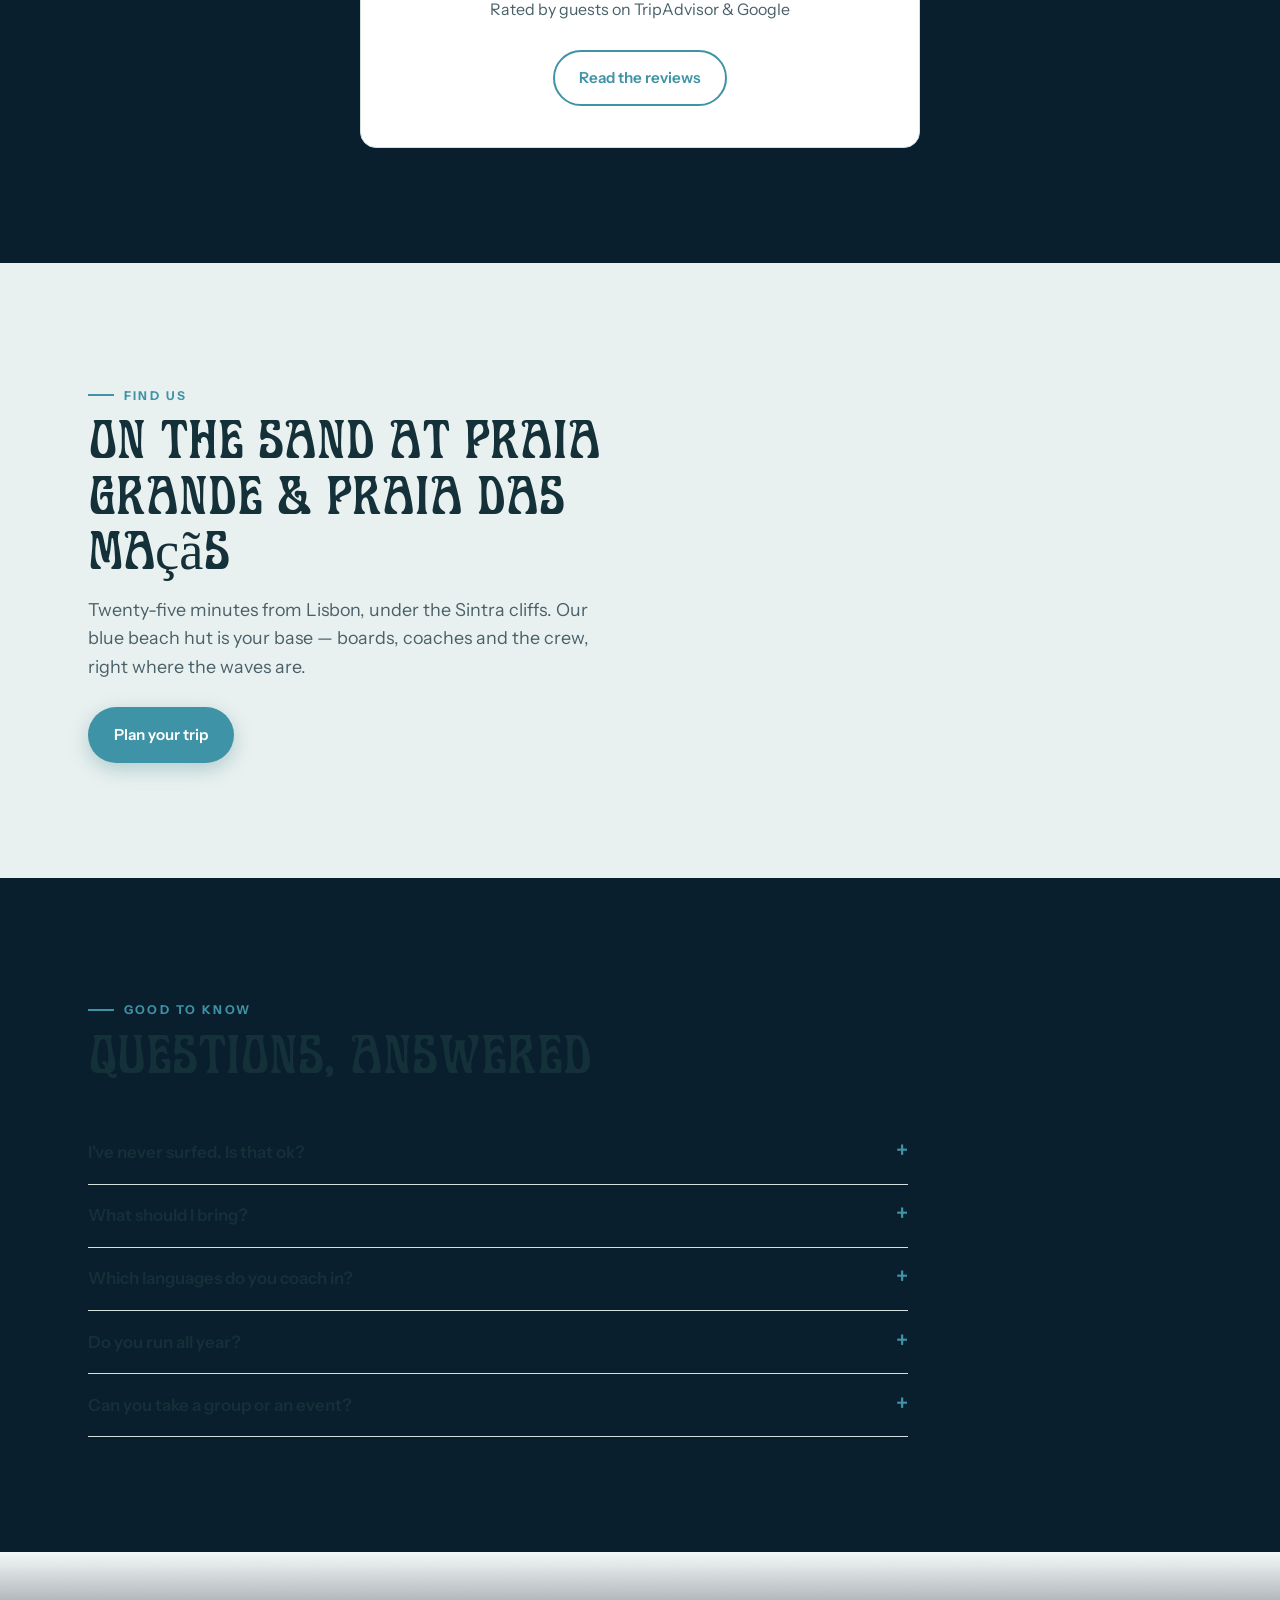
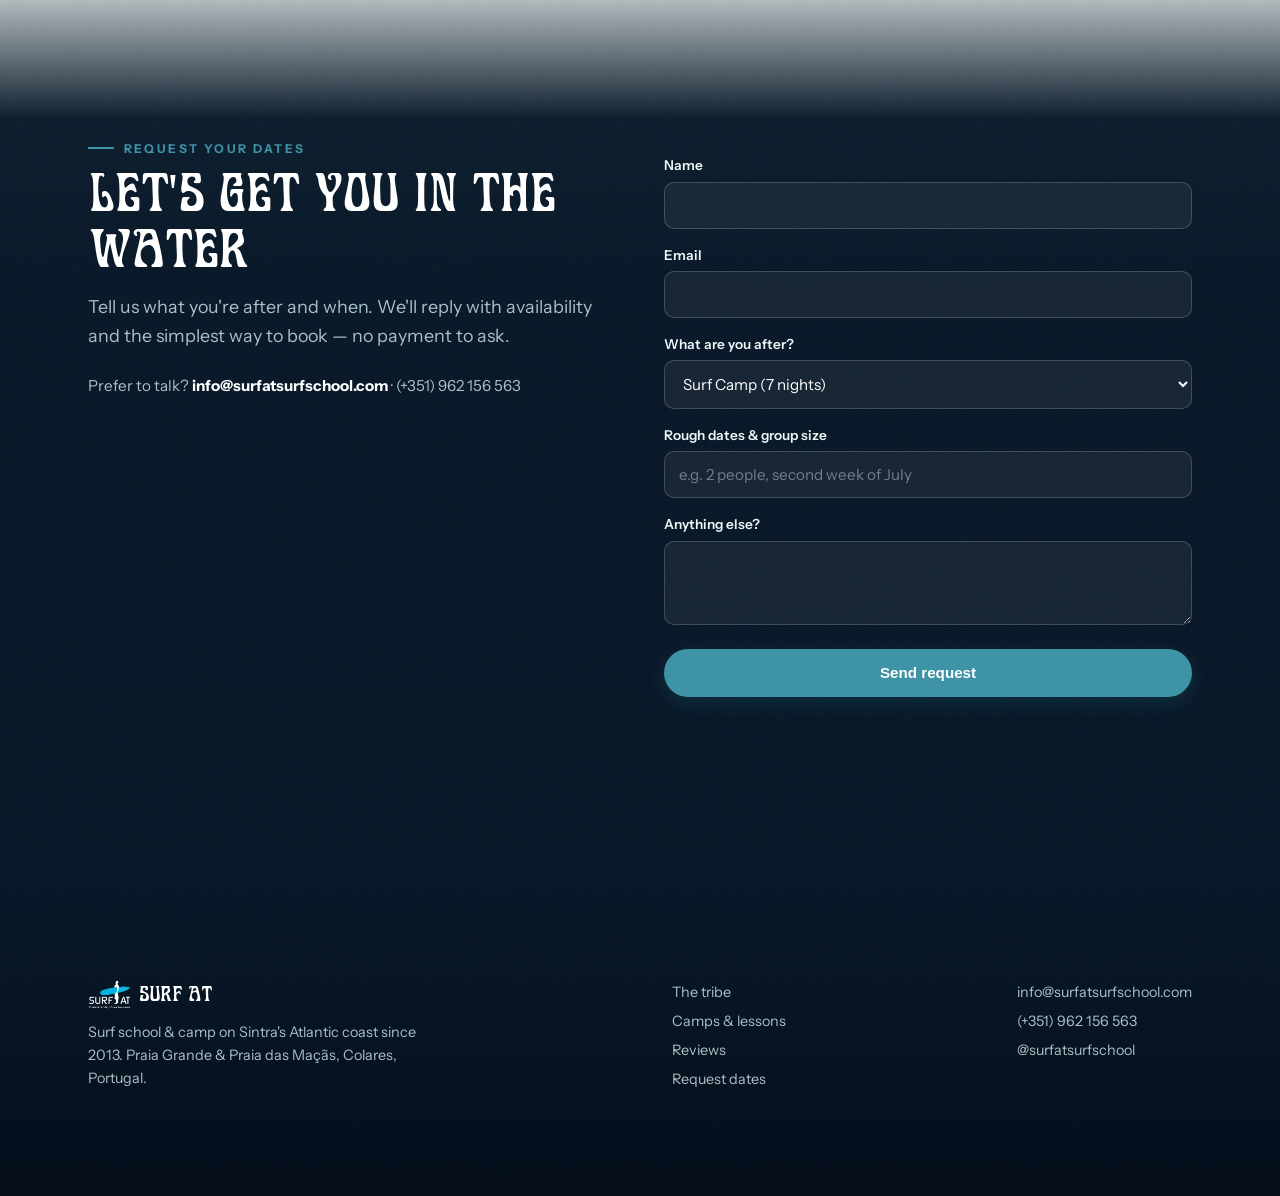
==== commit 66921655: "Parallax ocean: single fixed water layer behind all dark zones, scroll-parallax + slow ambient drift" ====
--- a/index.html
+++ b/index.html
@@ -13,6 +13,7 @@
 <link rel="stylesheet" href="styles.css" />
 </head>
 <body>
+<div class="ocean" aria-hidden="true"></div>
 
 <!-- HEADER -->
 <header class="hdr" id="hdr">
--- a/styles.css
+++ b/styles.css
@@ -19,7 +19,13 @@
 }
 *{box-sizing:border-box;margin:0;padding:0}
 html{scroll-behavior:smooth}
-body{font-family:var(--font-b);background:var(--bg);color:var(--ink);line-height:1.6;-webkit-font-smoothing:antialiased;overflow-x:hidden}
+html{background:#0a1f2e}
+body{font-family:var(--font-b);background:transparent;color:var(--ink);line-height:1.6;-webkit-font-smoothing:antialiased;overflow-x:hidden}
+/* one continuous ocean backdrop behind every dark zone — scroll-parallax (main.js) + slow ambient drift */
+.ocean{position:fixed;inset:0;z-index:-2;overflow:hidden;background:#0a1f2e;will-change:transform}
+.ocean::before{content:"";position:absolute;inset:-1200px 0;background:url("assets/source/deep-water.jpg") center/cover;
+  animation:oceanDrift 32s ease-in-out infinite alternate;will-change:transform}
+@keyframes oceanDrift{from{transform:translate3d(0,0,0) scale(1.05)}to{transform:translate3d(0,-2.6%,0) scale(1.1)}}
 img{display:block;max-width:100%}
 a{color:inherit}
 .container{max-width:var(--container);margin:0 auto;padding-inline:var(--gutter)}
@@ -79,20 +85,30 @@
 .marquee .track span{margin:0 1.3rem;opacity:.9}.marquee .track b{color:var(--primary)}
 @keyframes scrollx{to{transform:translateX(-50%)}}
 
-/* ---------- DEEP — one continuous dark-ocean zone (tribe + values + coaches) ---------- */
-.deep{position:relative;isolation:isolate;color:var(--on-deep);
-  background:#08182a url("assets/source/deep-water.jpg") center top/cover;background-attachment:fixed}
-/* one long gradient: blend out of the hero -> reveal water -> deepen -> fade to cream at the very bottom */
+/* ---------- OCEAN — one continuous fixed water revealed through EVERY dark zone ---------- */
+.deep,.stats,.request,.foot{position:relative;isolation:isolate;color:var(--on-deep);background:transparent}
+/* shared film grain */
+.deep::after,.stats::after,.request::after,.foot::after{content:"";position:absolute;inset:0;z-index:0;pointer-events:none;opacity:.14;mix-blend-mode:soft-light;
+  background-image:url("data:image/svg+xml,%3Csvg xmlns='http://www.w3.org/2000/svg' width='180' height='180'%3E%3Cfilter id='n'%3E%3CfeTurbulence type='fractalNoise' baseFrequency='0.9' numOctaves='2' stitchTiles='stitch'/%3E%3C/filter%3E%3Crect width='100%25' height='100%25' filter='url(%23n)'/%3E%3C/svg%3E")}
+/* per-zone veils — long edge-fades for spacious light<->dark blends */
 .deep::before{content:"";position:absolute;inset:0;z-index:0;pointer-events:none;background:
-  linear-gradient(180deg,#0e2a31 0%,rgba(11,32,40,.12) 9%,rgba(7,22,38,.5) 52%,rgba(6,17,31,.92) 90%,var(--bg) 100%)}
-/* film grain */
-.deep::after{content:"";position:absolute;inset:0;z-index:0;pointer-events:none;opacity:.16;mix-blend-mode:soft-light;
-  background-image:url("data:image/svg+xml,%3Csvg xmlns='http://www.w3.org/2000/svg' width='180' height='180'%3E%3Cfilter id='n'%3E%3CfeTurbulence type='fractalNoise' baseFrequency='0.9' numOctaves='2' stitchTiles='stitch'/%3E%3C/filter%3E%3Crect width='100%25' height='100%25' filter='url(%23n)'/%3E%3C/svg%3E")}
-.deep>section{position:relative;z-index:1;background:transparent}
+  linear-gradient(180deg,#0e2a31 0%,rgba(9,24,40,.30) 14%,rgba(7,20,36,.55) 52%,rgba(7,18,32,.82) 78%,var(--bg) 100%)}
+.stats::before{content:"";position:absolute;inset:0;z-index:0;pointer-events:none;background:
+  linear-gradient(180deg,var(--bg) 0%,rgba(8,22,38,.55) 16%,rgba(8,22,38,.82) 32%,rgba(8,22,38,.82) 68%,rgba(8,22,38,.55) 84%,var(--bg) 100%)}
+.request::before{content:"";position:absolute;inset:0;z-index:0;pointer-events:none;background:
+  linear-gradient(180deg,var(--bg) 0%,rgba(8,22,38,.55) 18%,rgba(8,22,38,.86) 36%,rgba(8,22,38,.9) 100%)}
+.foot::before{content:"";position:absolute;inset:0;z-index:0;pointer-events:none;background:
+  linear-gradient(180deg,rgba(8,22,38,.9) 0%,rgba(4,12,24,.96) 100%)}
+/* content above water/veil/grain */
+.deep>section,.stats>.container,.request>.container,.foot>.container{position:relative;z-index:1}
+/* generous padding so the fades span lots of space */
+.deep{padding-bottom:clamp(4rem,9vw,8rem)}
+.stats,.request{padding-block:clamp(7rem,14vw,12rem)}
+.foot{padding-block:clamp(4.5rem,8vw,7rem)}
 .deep .eyebrow{color:#86d2de}
 .deep .h2{color:#fff}
 .deep .lead{color:var(--on-deep-soft)}
-@media(max-width:860px){.deep{background-attachment:scroll}}
+@media(max-width:860px){.deep,.stats,.request,.foot{background-attachment:scroll}}
 
 /* ---------- TRIBE (transparent over the deep backdrop) ---------- */
 .tribe{position:relative;overflow:hidden}
@@ -163,7 +179,7 @@
 .hint{color:var(--ink-faint);font-size:.85rem;margin-top:.8rem}
 
 /* ---------- STATS ---------- */
-.stats{background:var(--deep);color:var(--on-deep)}
+/* .stats background now comes from the shared OCEAN rule */
 .stats .h2{color:#fff}.stats .lead{color:var(--on-deep-soft)}
 .stat-grid{display:grid;grid-template-columns:repeat(auto-fit,minmax(160px,1fr));gap:1.5rem;margin-top:3rem}
 .stat .big{font-family:var(--font-d);font-size:clamp(2.6rem,5vw,3.6rem);color:var(--primary);line-height:1}
@@ -193,7 +209,7 @@
 .faq p{margin-top:.7rem;color:var(--ink-soft)}
 
 /* ---------- REQUEST ---------- */
-.request{background:var(--deep);color:var(--on-deep)}
+/* .request background now comes from the shared OCEAN rule */
 .request .h2{color:#fff}.request .lead{color:var(--on-deep-soft)}
 .req__grid{display:grid;grid-template-columns:1fr 1fr;gap:3rem;align-items:start}
 .form{display:grid;gap:1rem;margin-top:1.5rem}
@@ -204,7 +220,7 @@
 .form select option{color:#000}
 
 /* ---------- FOOTER ---------- */
-.foot{background:#0a2027;color:var(--on-deep-soft);padding-block:3rem}
+.foot{color:var(--on-deep-soft)}
 .foot .container{display:flex;flex-wrap:wrap;gap:2rem;justify-content:space-between}
 .foot a{color:var(--on-deep-soft);text-decoration:none}.foot a:hover{color:#fff}
 .foot .brand{font-family:var(--font-d);font-size:1.3rem;color:#fff;display:flex;gap:.5rem;align-items:center}
@@ -229,6 +245,7 @@
   .reveal,.reveal-scale{opacity:1!important;transform:none!important;transition:none!important}
   [data-parallax]{transform:none!important}
   .hero__media video{opacity:1!important}
+  .ocean::before{animation:none!important}
   html{scroll-behavior:auto}
 }
 
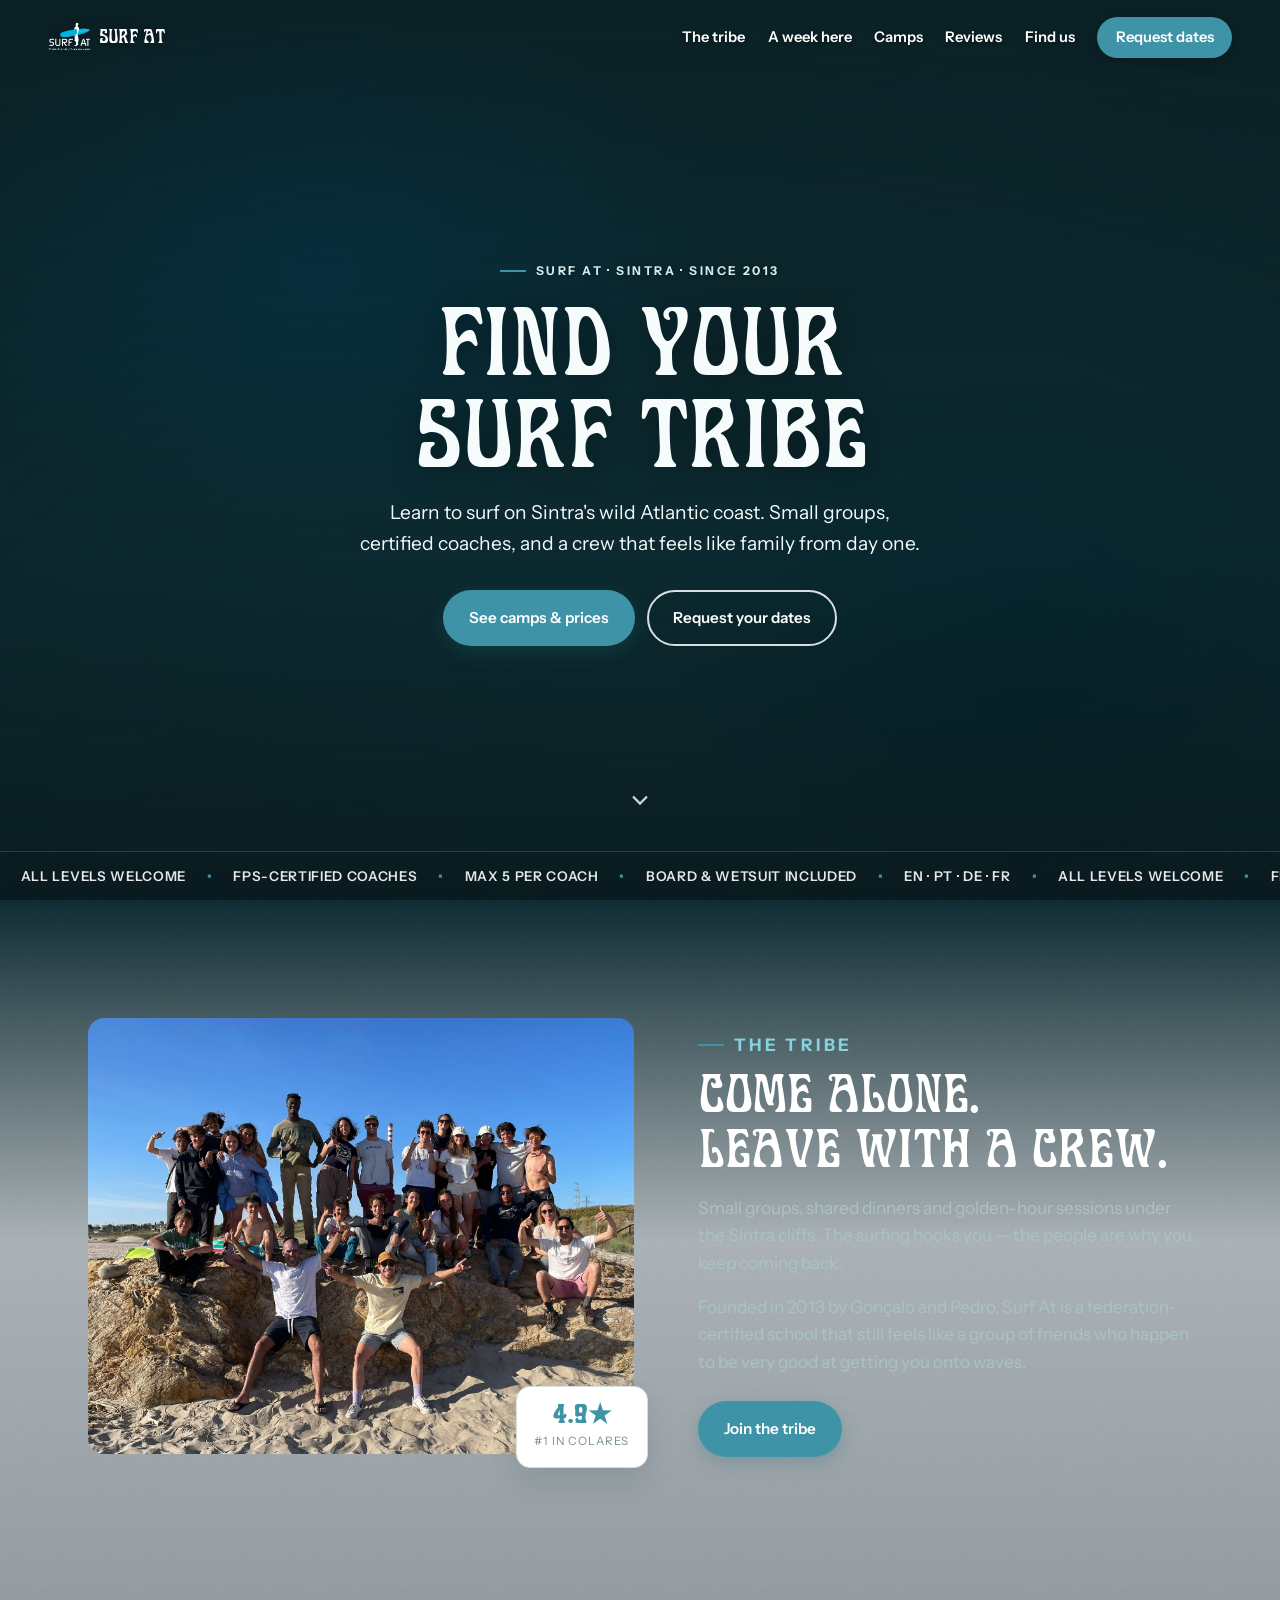
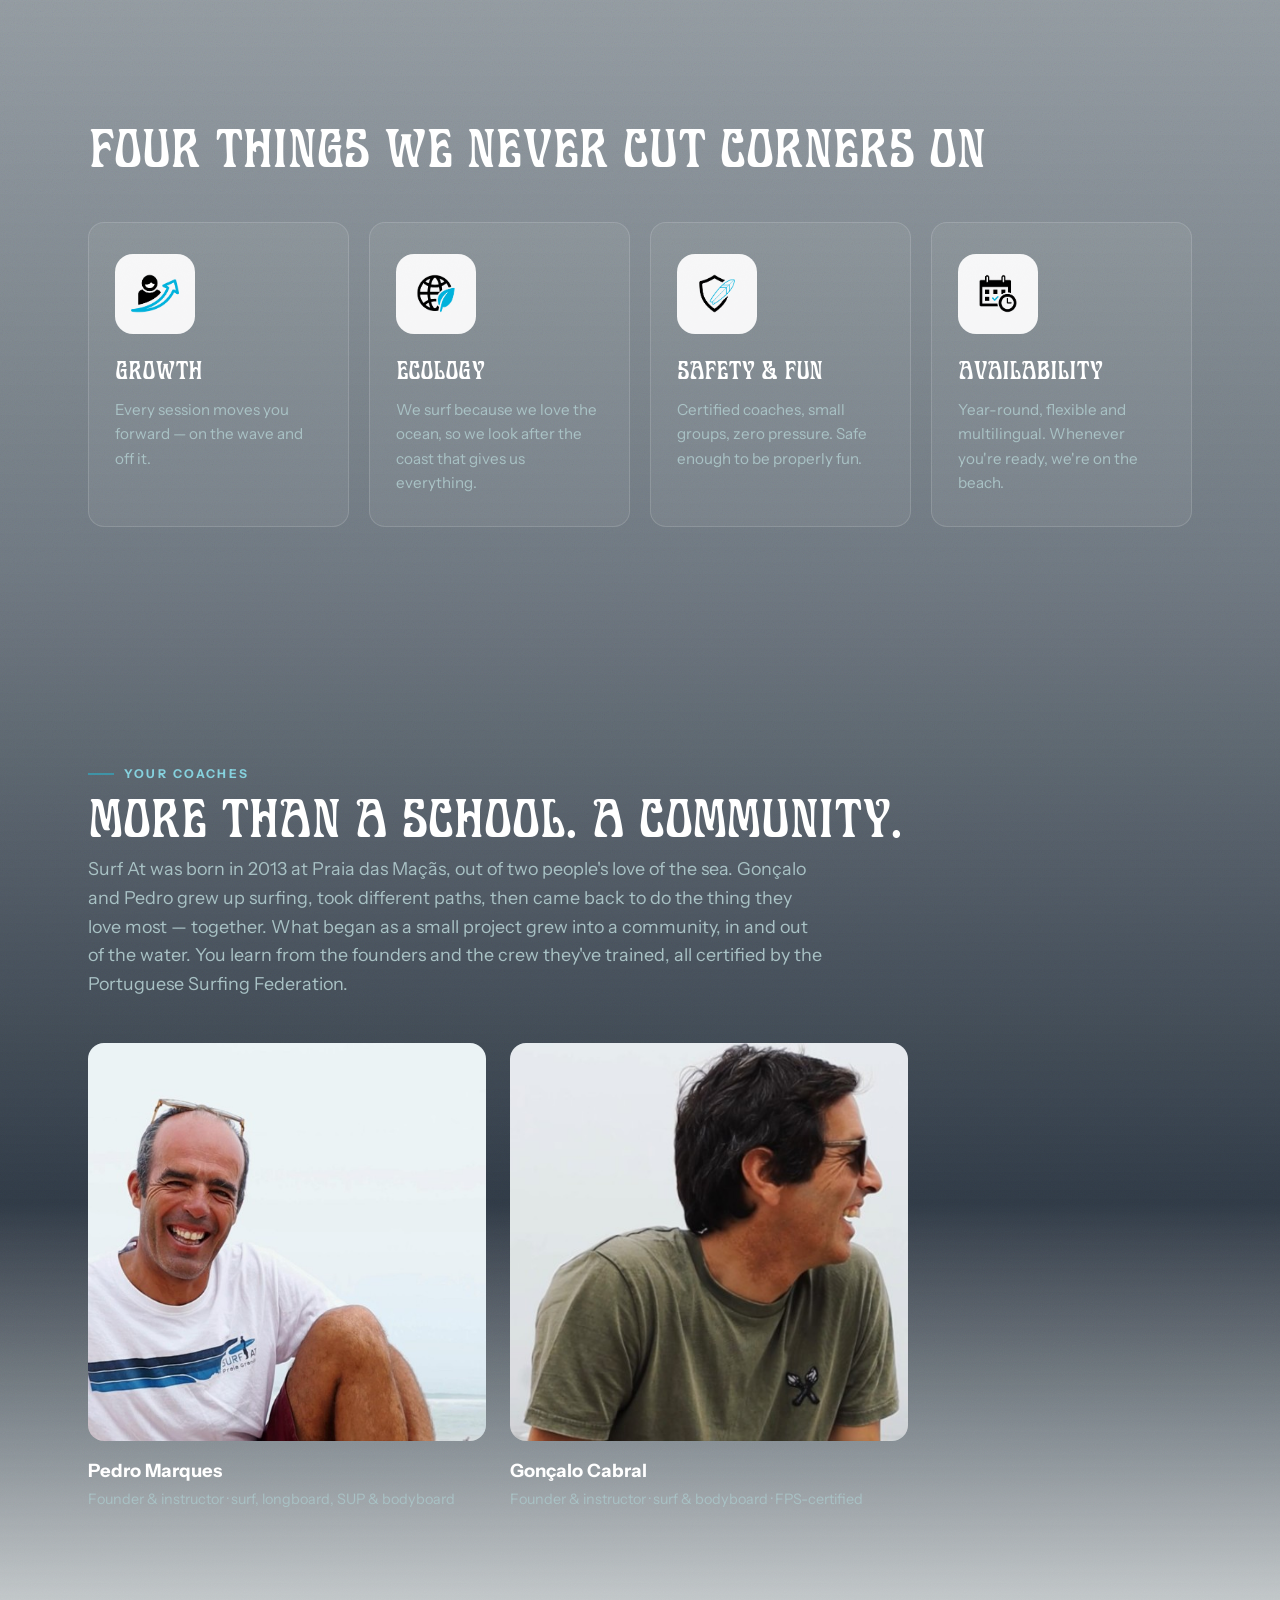
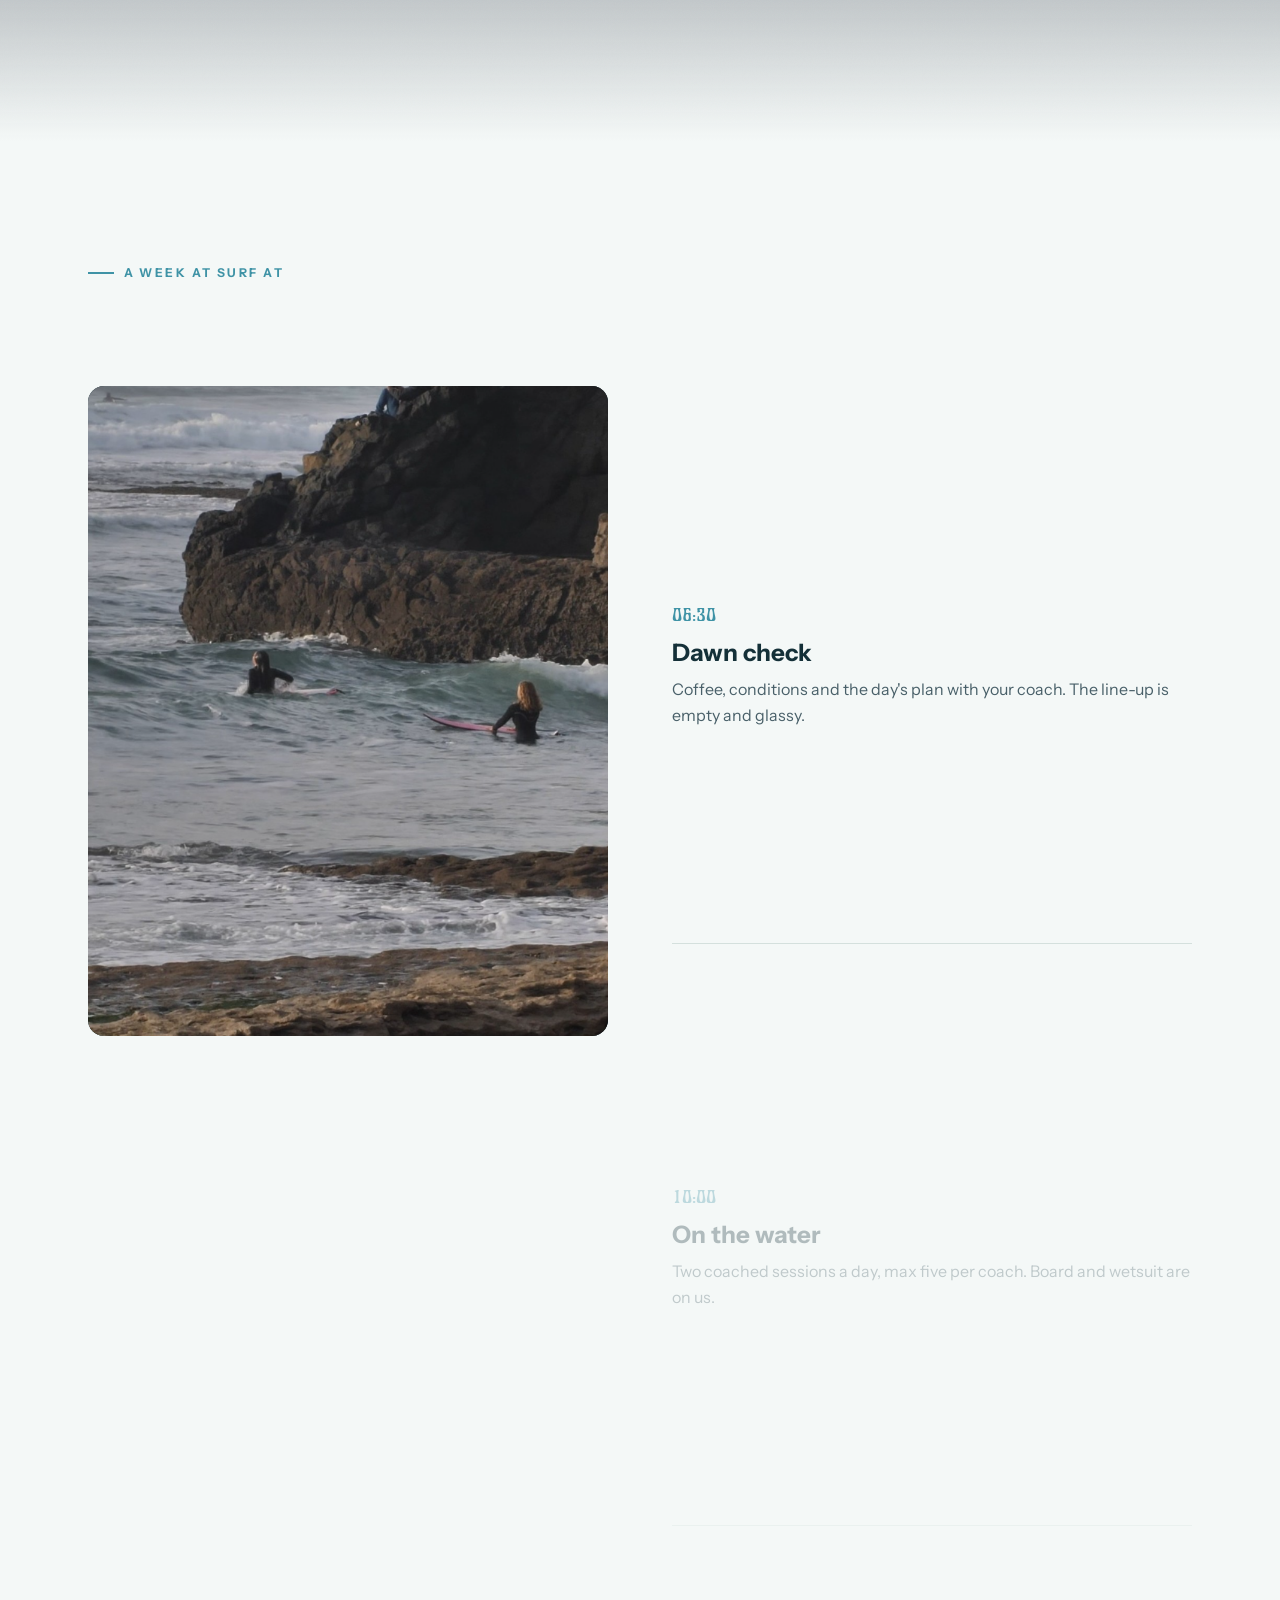
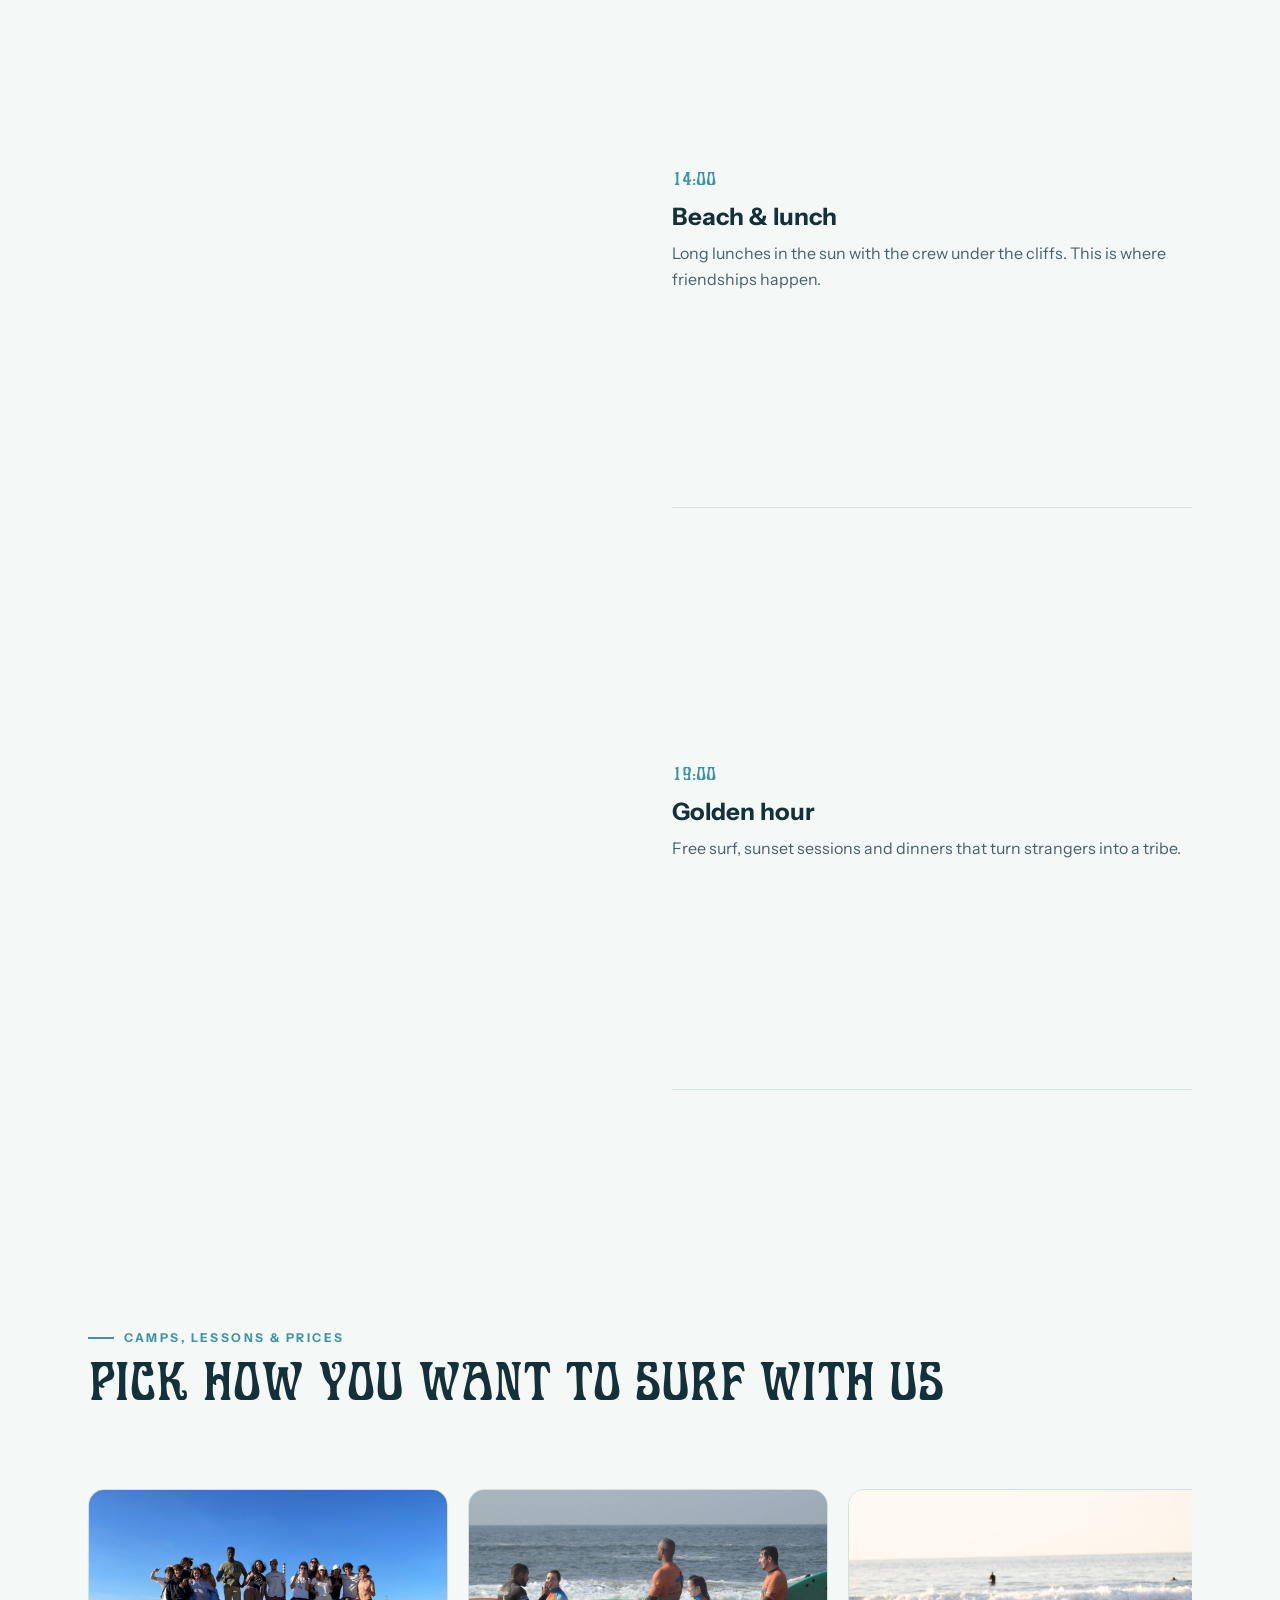
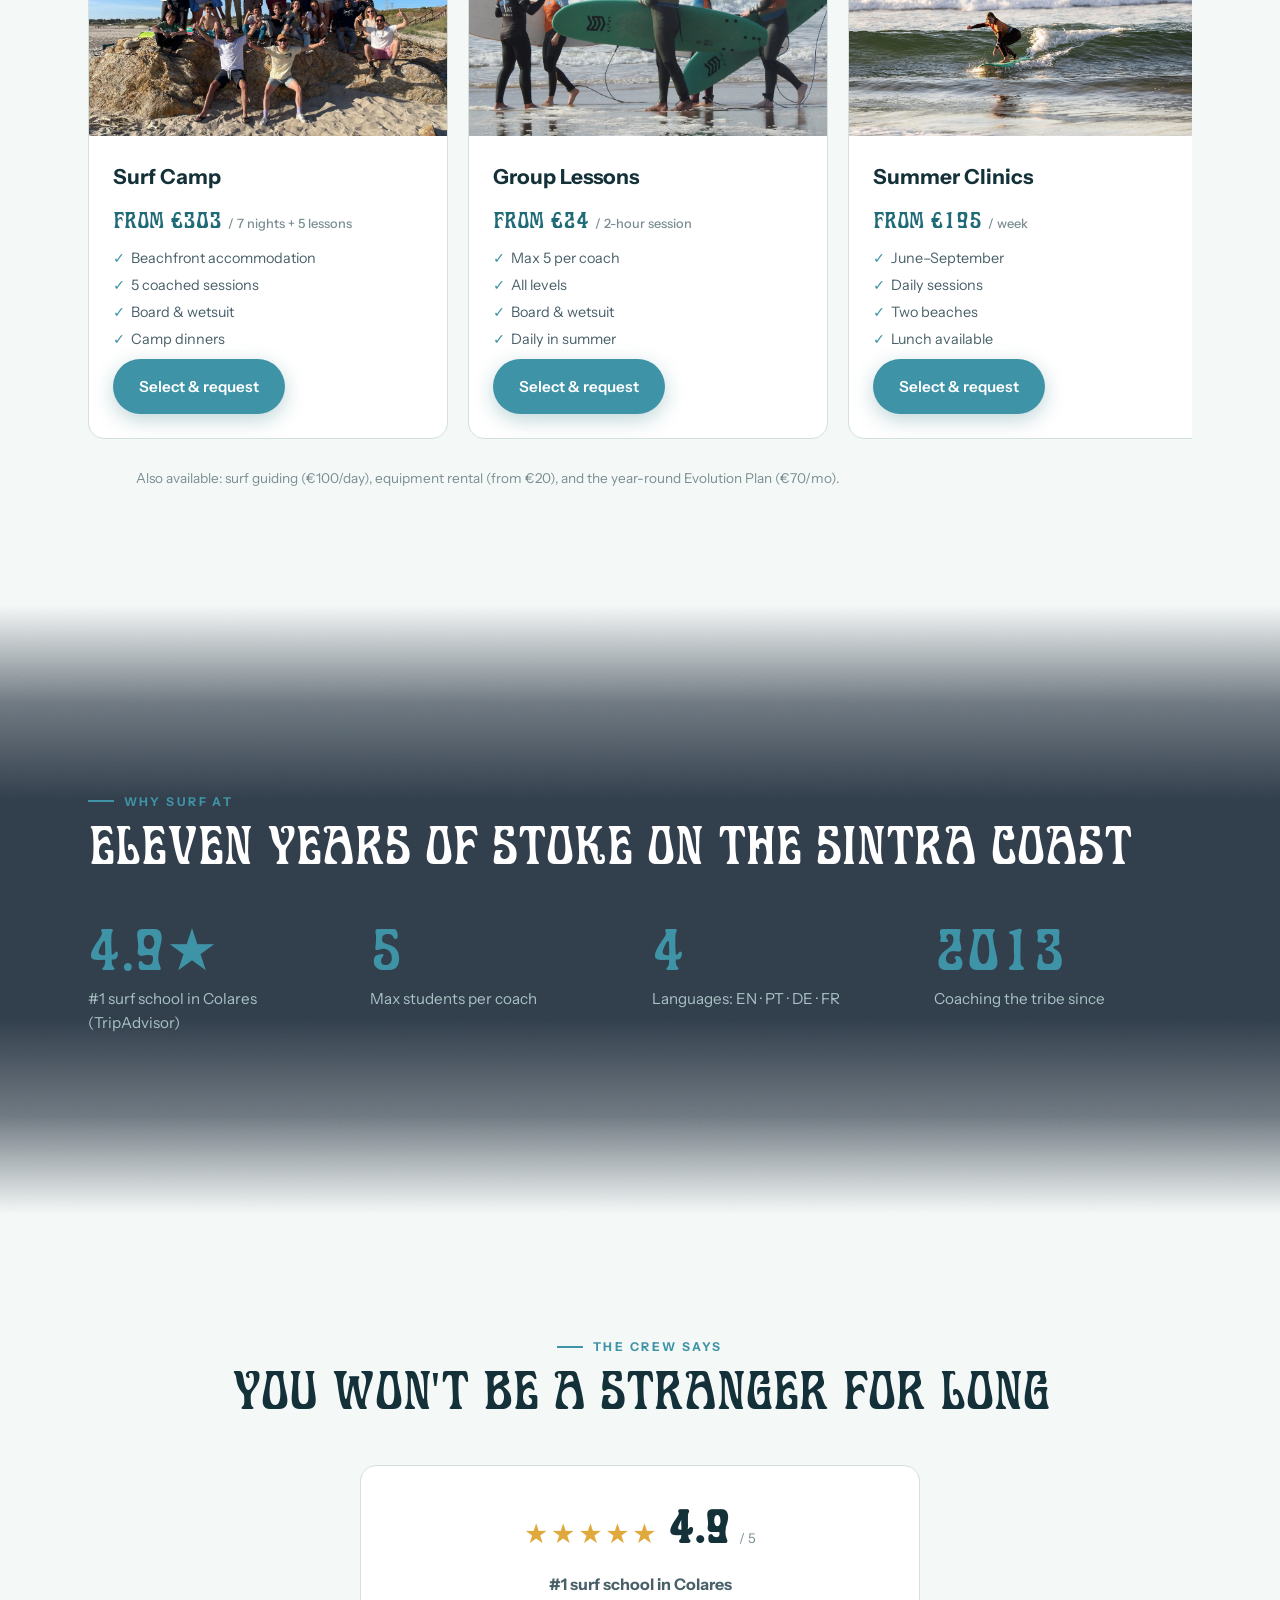
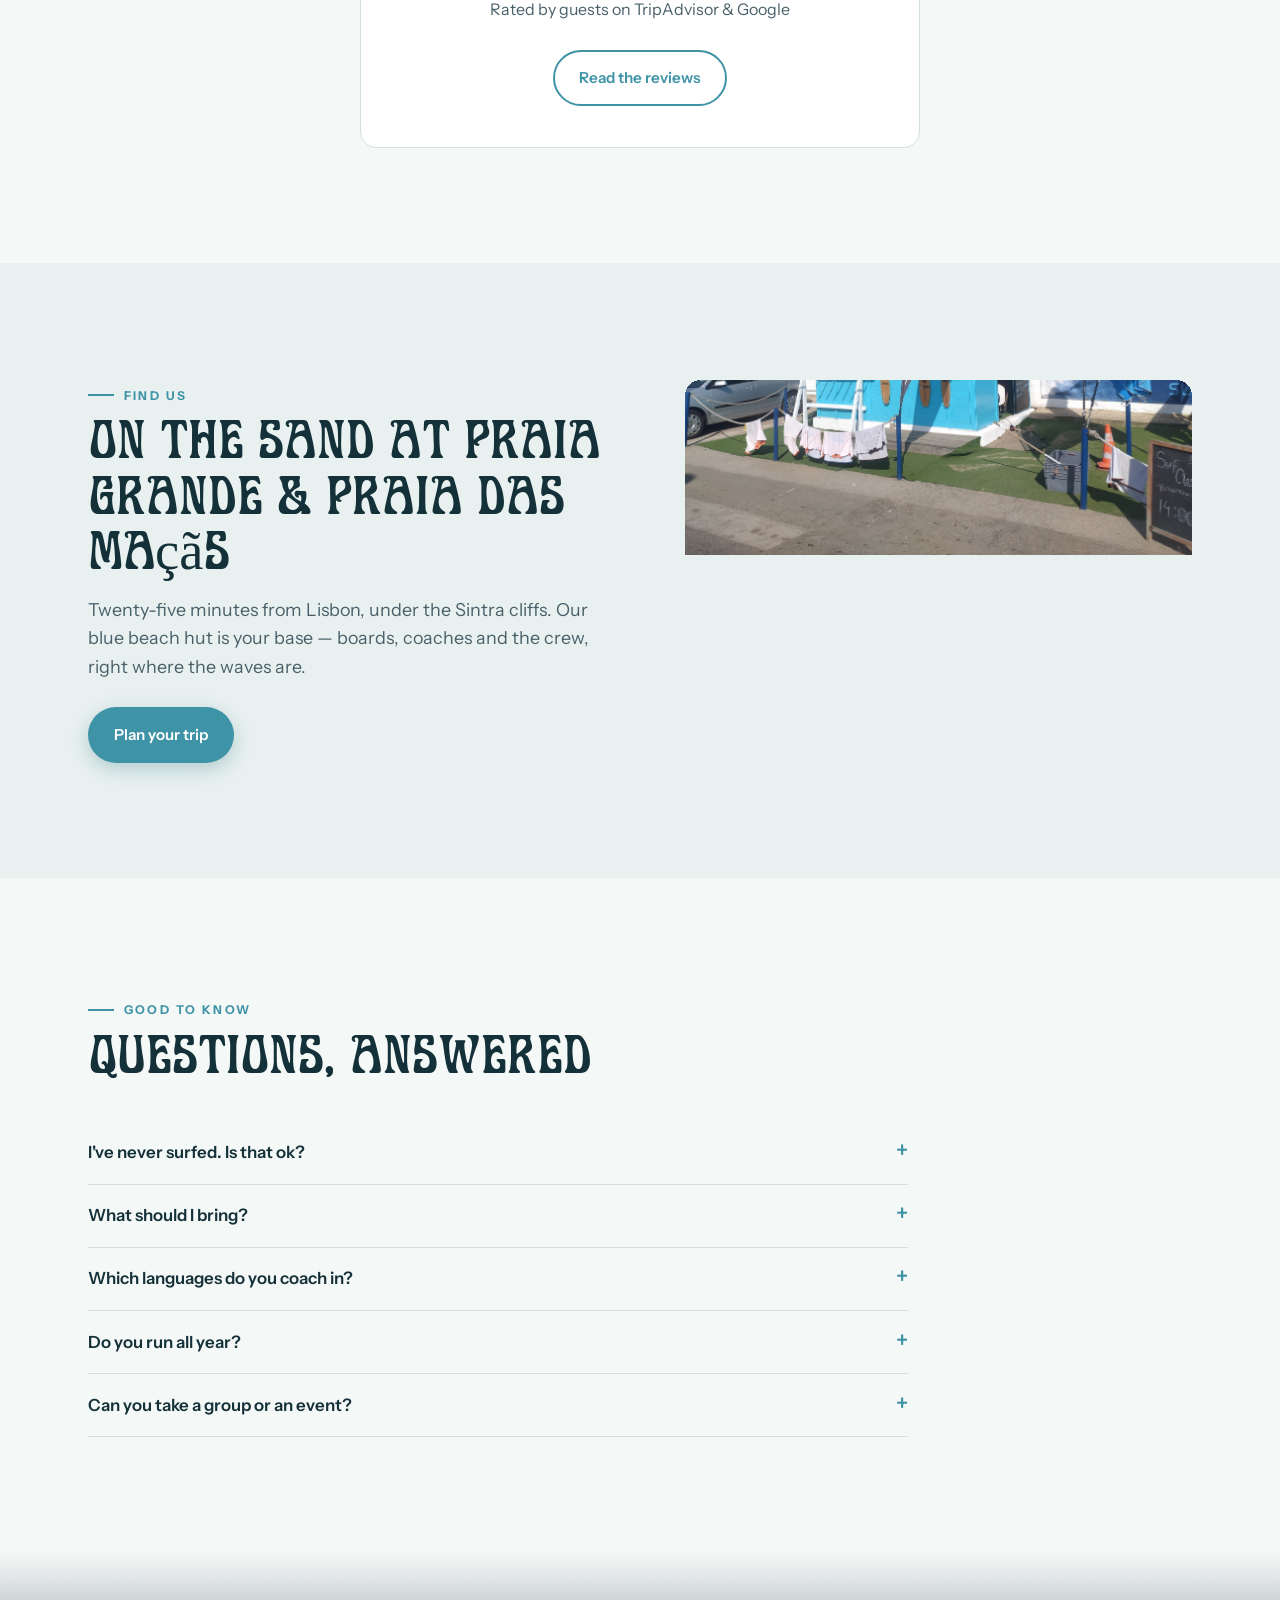
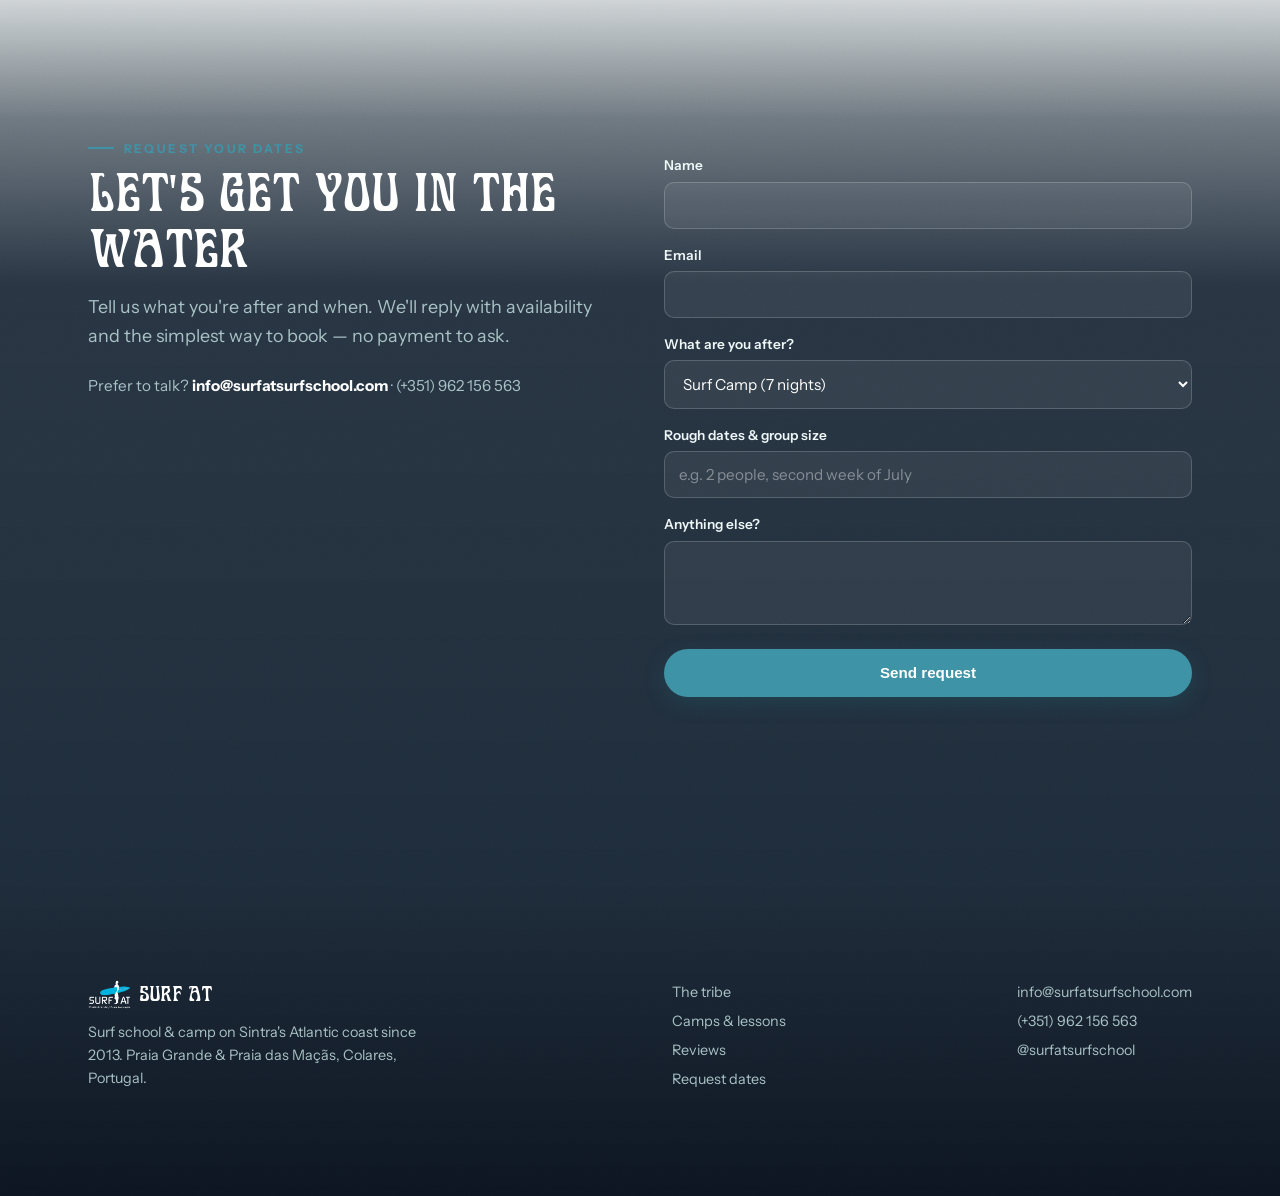
==== commit 3a75fdd9: "Revert to clean continuous-ocean version (drop the parallax refactor that broke layout/contrast)" ====
--- a/index.html
+++ b/index.html
@@ -13,7 +13,6 @@
 <link rel="stylesheet" href="styles.css" />
 </head>
 <body>
-<div class="ocean" aria-hidden="true"></div>
 
 <!-- HEADER -->
 <header class="hdr" id="hdr">
--- a/styles.css
+++ b/styles.css
@@ -19,13 +19,7 @@
 }
 *{box-sizing:border-box;margin:0;padding:0}
 html{scroll-behavior:smooth}
-html{background:#0a1f2e}
-body{font-family:var(--font-b);background:transparent;color:var(--ink);line-height:1.6;-webkit-font-smoothing:antialiased;overflow-x:hidden}
-/* one continuous ocean backdrop behind every dark zone — scroll-parallax (main.js) + slow ambient drift */
-.ocean{position:fixed;inset:0;z-index:-2;overflow:hidden;background:#0a1f2e;will-change:transform}
-.ocean::before{content:"";position:absolute;inset:-1200px 0;background:url("assets/source/deep-water.jpg") center/cover;
-  animation:oceanDrift 32s ease-in-out infinite alternate;will-change:transform}
-@keyframes oceanDrift{from{transform:translate3d(0,0,0) scale(1.05)}to{transform:translate3d(0,-2.6%,0) scale(1.1)}}
+body{font-family:var(--font-b);background:var(--bg);color:var(--ink);line-height:1.6;-webkit-font-smoothing:antialiased;overflow-x:hidden}
 img{display:block;max-width:100%}
 a{color:inherit}
 .container{max-width:var(--container);margin:0 auto;padding-inline:var(--gutter)}
@@ -86,7 +80,8 @@
 @keyframes scrollx{to{transform:translateX(-50%)}}
 
 /* ---------- OCEAN — one continuous fixed water revealed through EVERY dark zone ---------- */
-.deep,.stats,.request,.foot{position:relative;isolation:isolate;color:var(--on-deep);background:transparent}
+.deep,.stats,.request,.foot{position:relative;isolation:isolate;color:var(--on-deep);
+  background:#08182a url("assets/source/deep-water.jpg") center/cover;background-attachment:fixed}
 /* shared film grain */
 .deep::after,.stats::after,.request::after,.foot::after{content:"";position:absolute;inset:0;z-index:0;pointer-events:none;opacity:.14;mix-blend-mode:soft-light;
   background-image:url("data:image/svg+xml,%3Csvg xmlns='http://www.w3.org/2000/svg' width='180' height='180'%3E%3Cfilter id='n'%3E%3CfeTurbulence type='fractalNoise' baseFrequency='0.9' numOctaves='2' stitchTiles='stitch'/%3E%3C/filter%3E%3Crect width='100%25' height='100%25' filter='url(%23n)'/%3E%3C/svg%3E")}
@@ -245,7 +240,6 @@
   .reveal,.reveal-scale{opacity:1!important;transform:none!important;transition:none!important}
   [data-parallax]{transform:none!important}
   .hero__media video{opacity:1!important}
-  .ocean::before{animation:none!important}
   html{scroll-behavior:auto}
 }
 
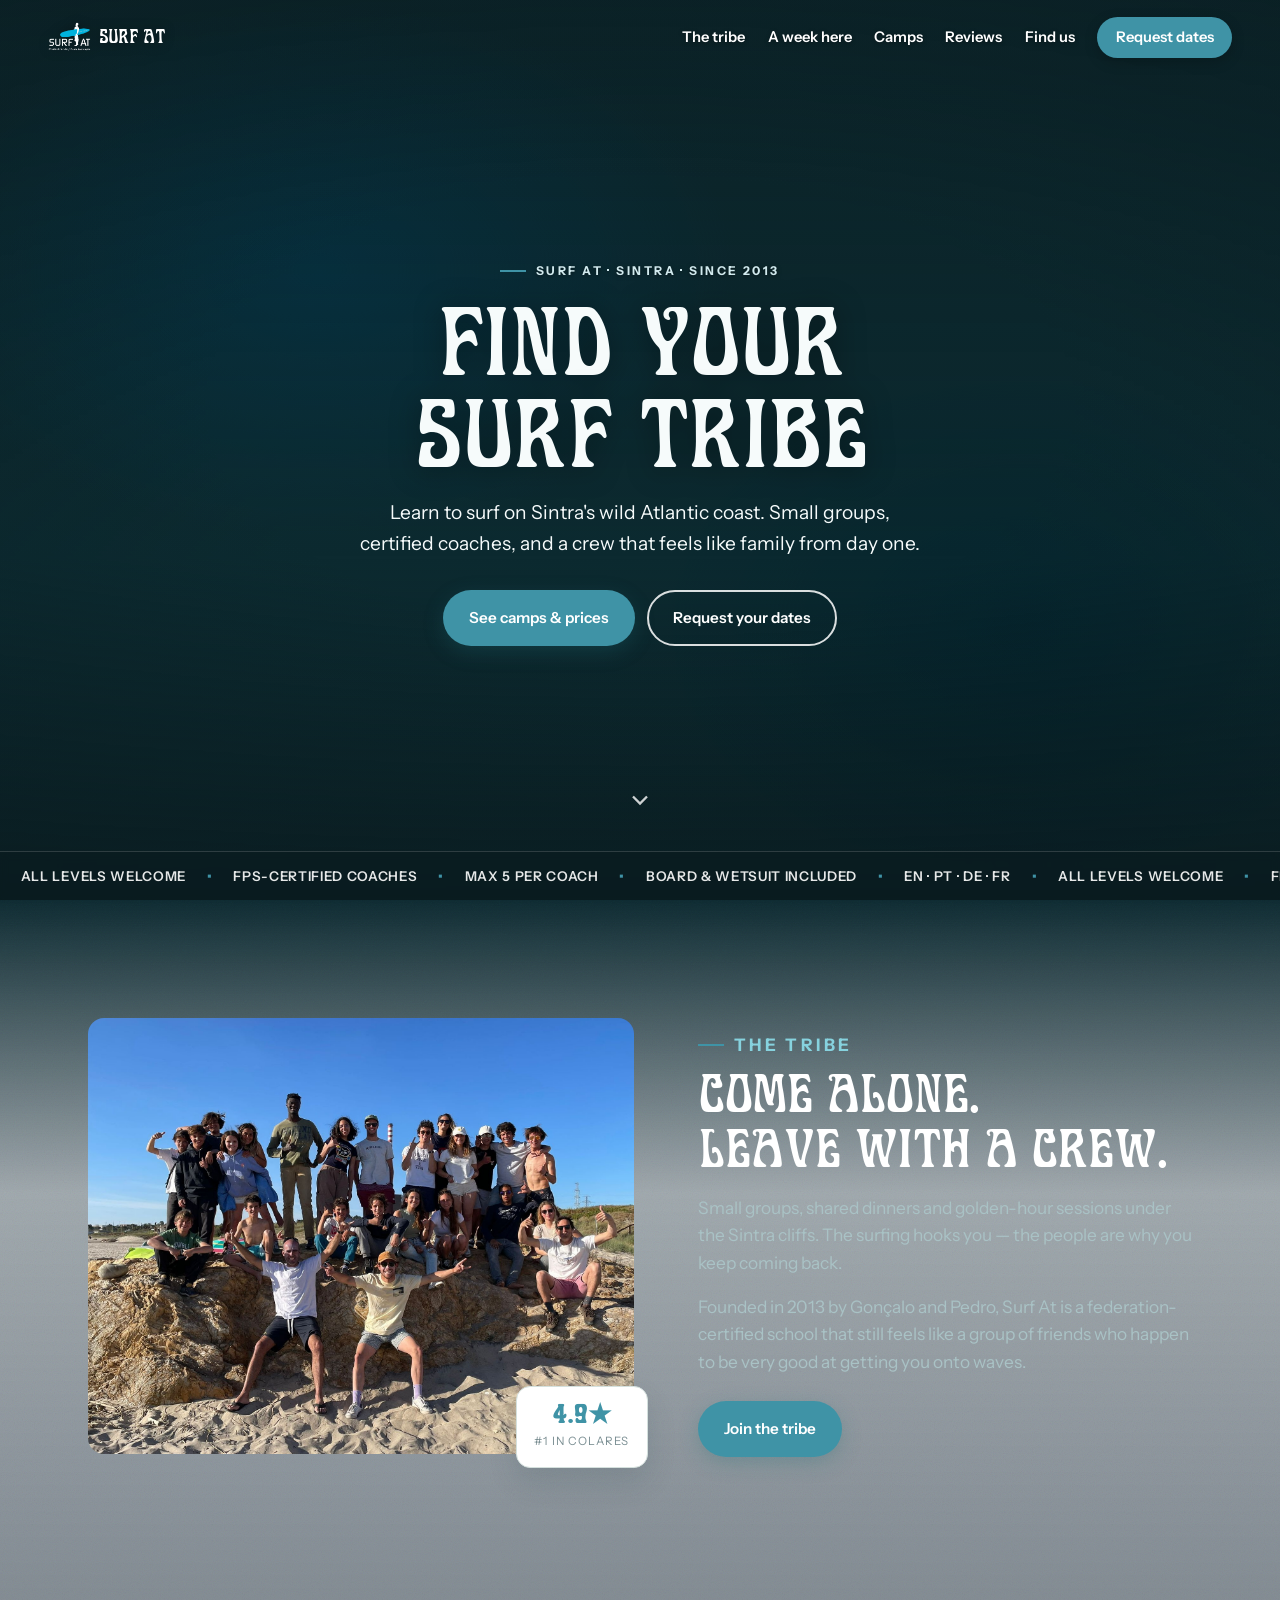
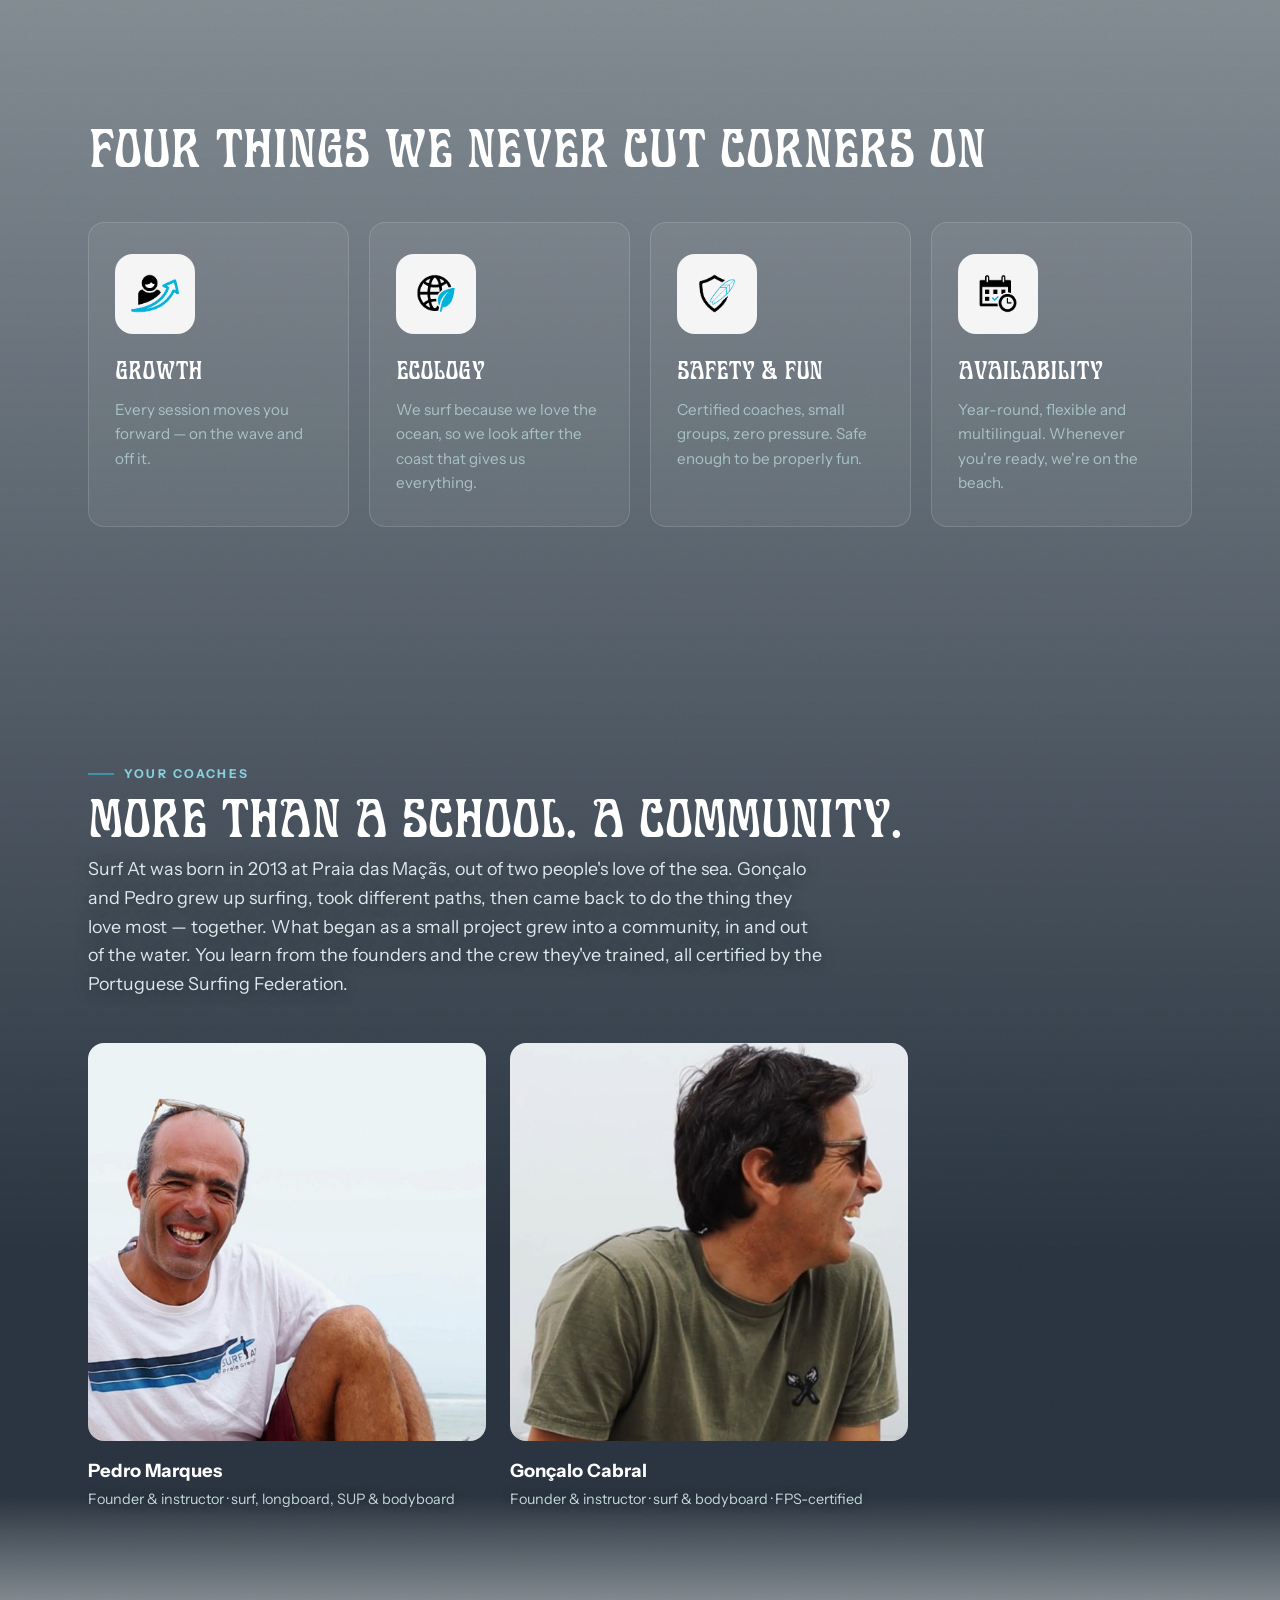
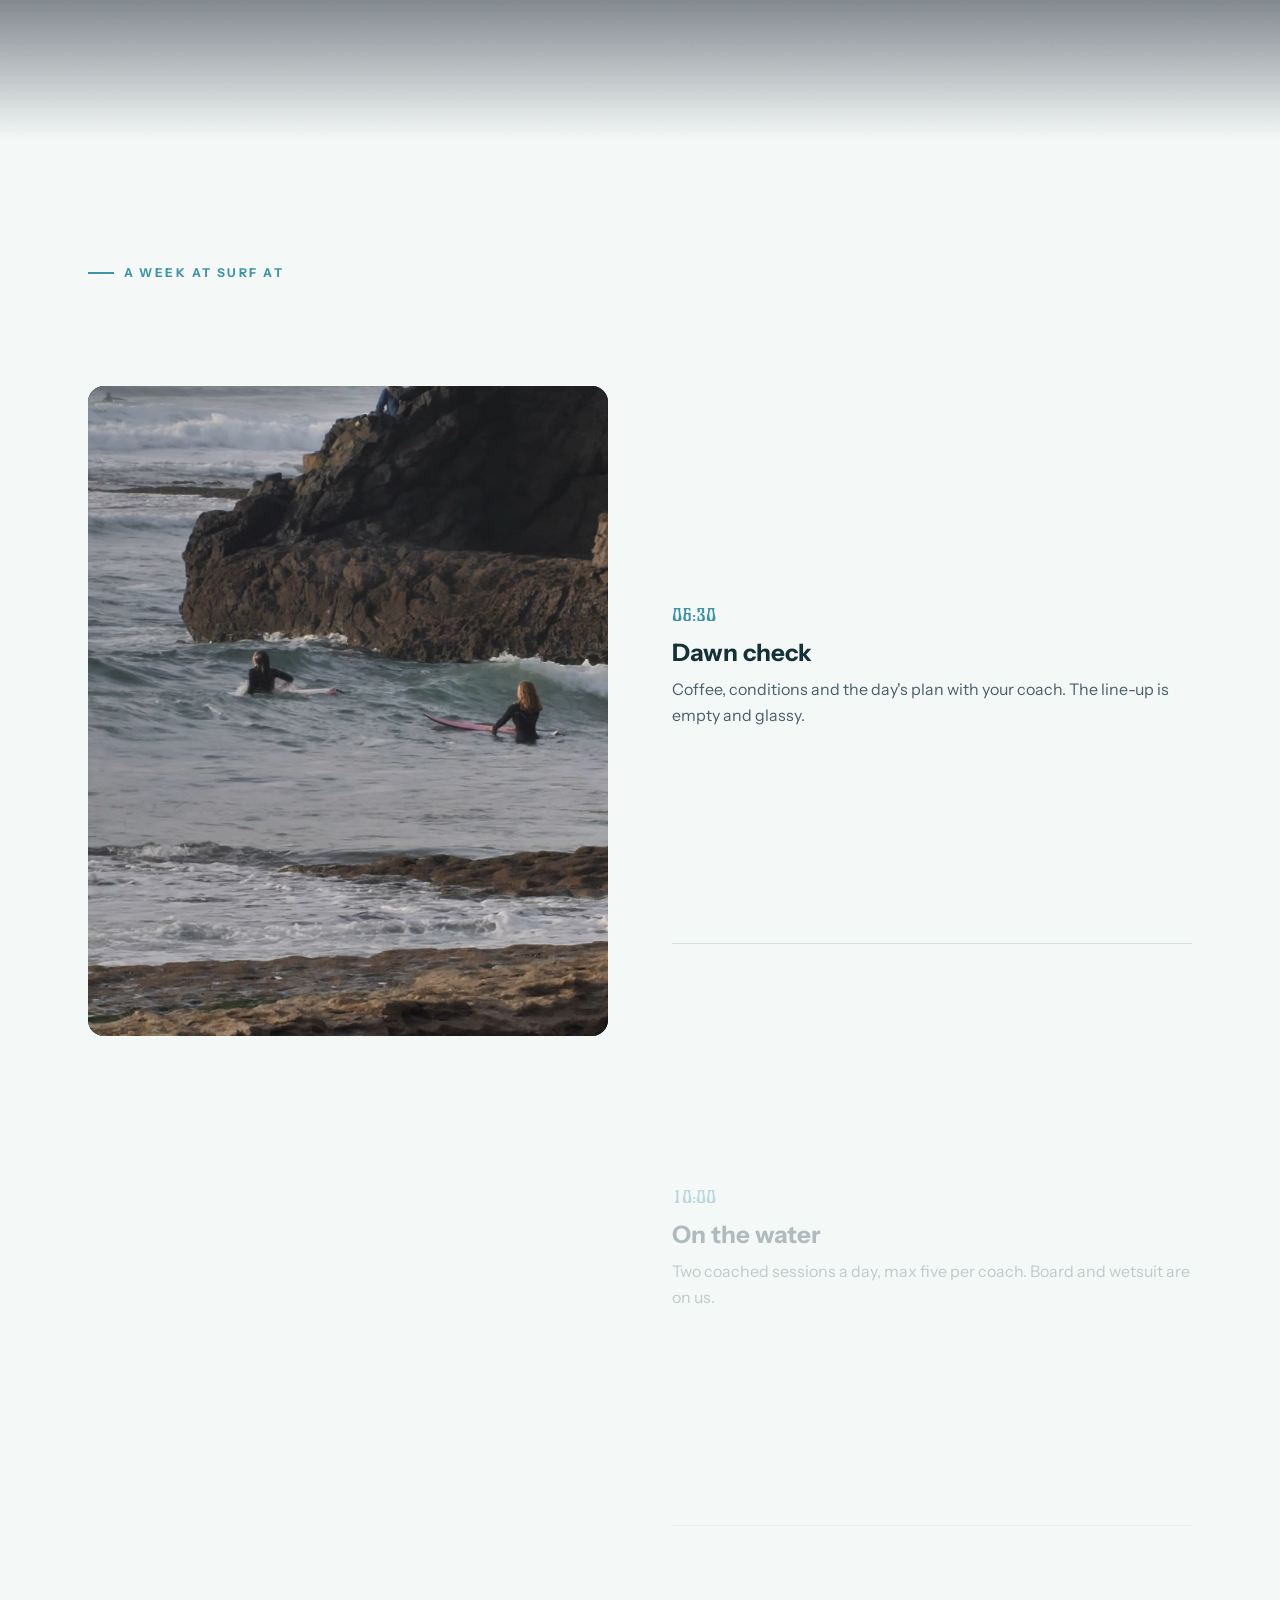
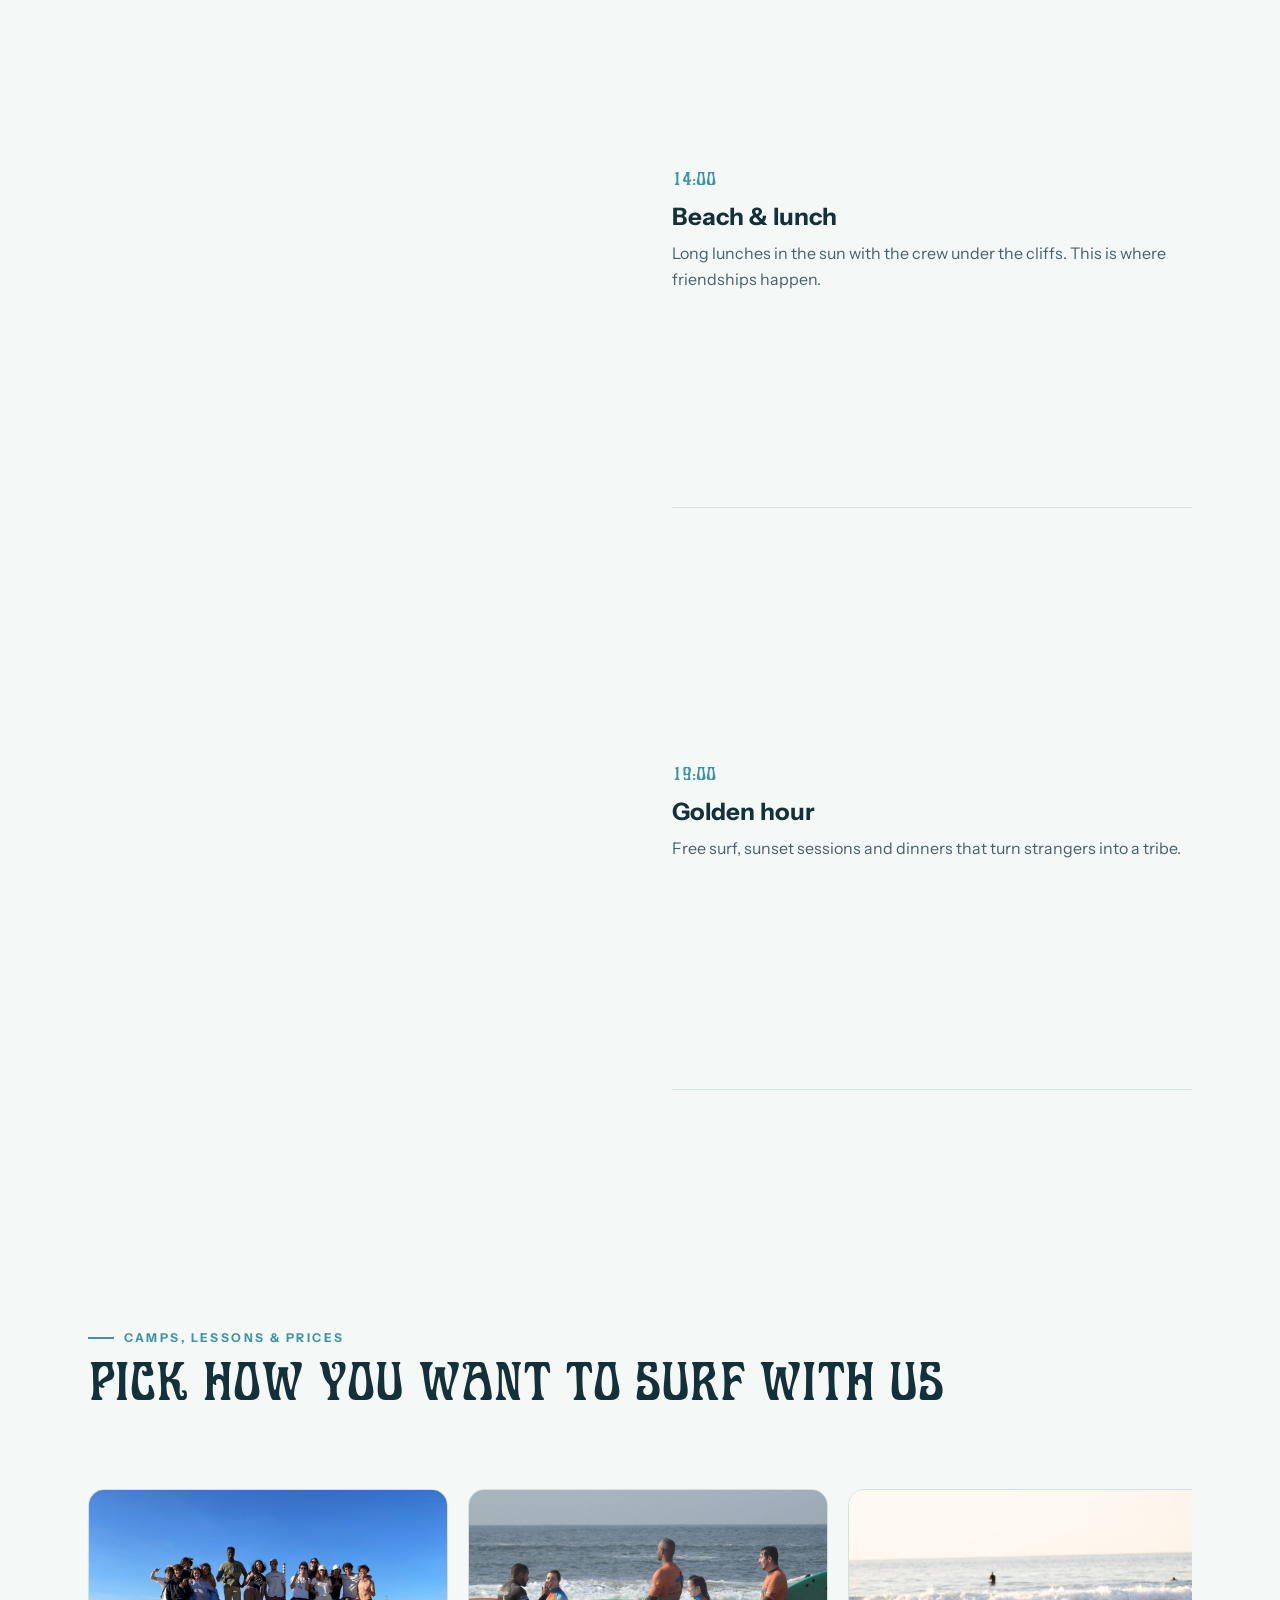
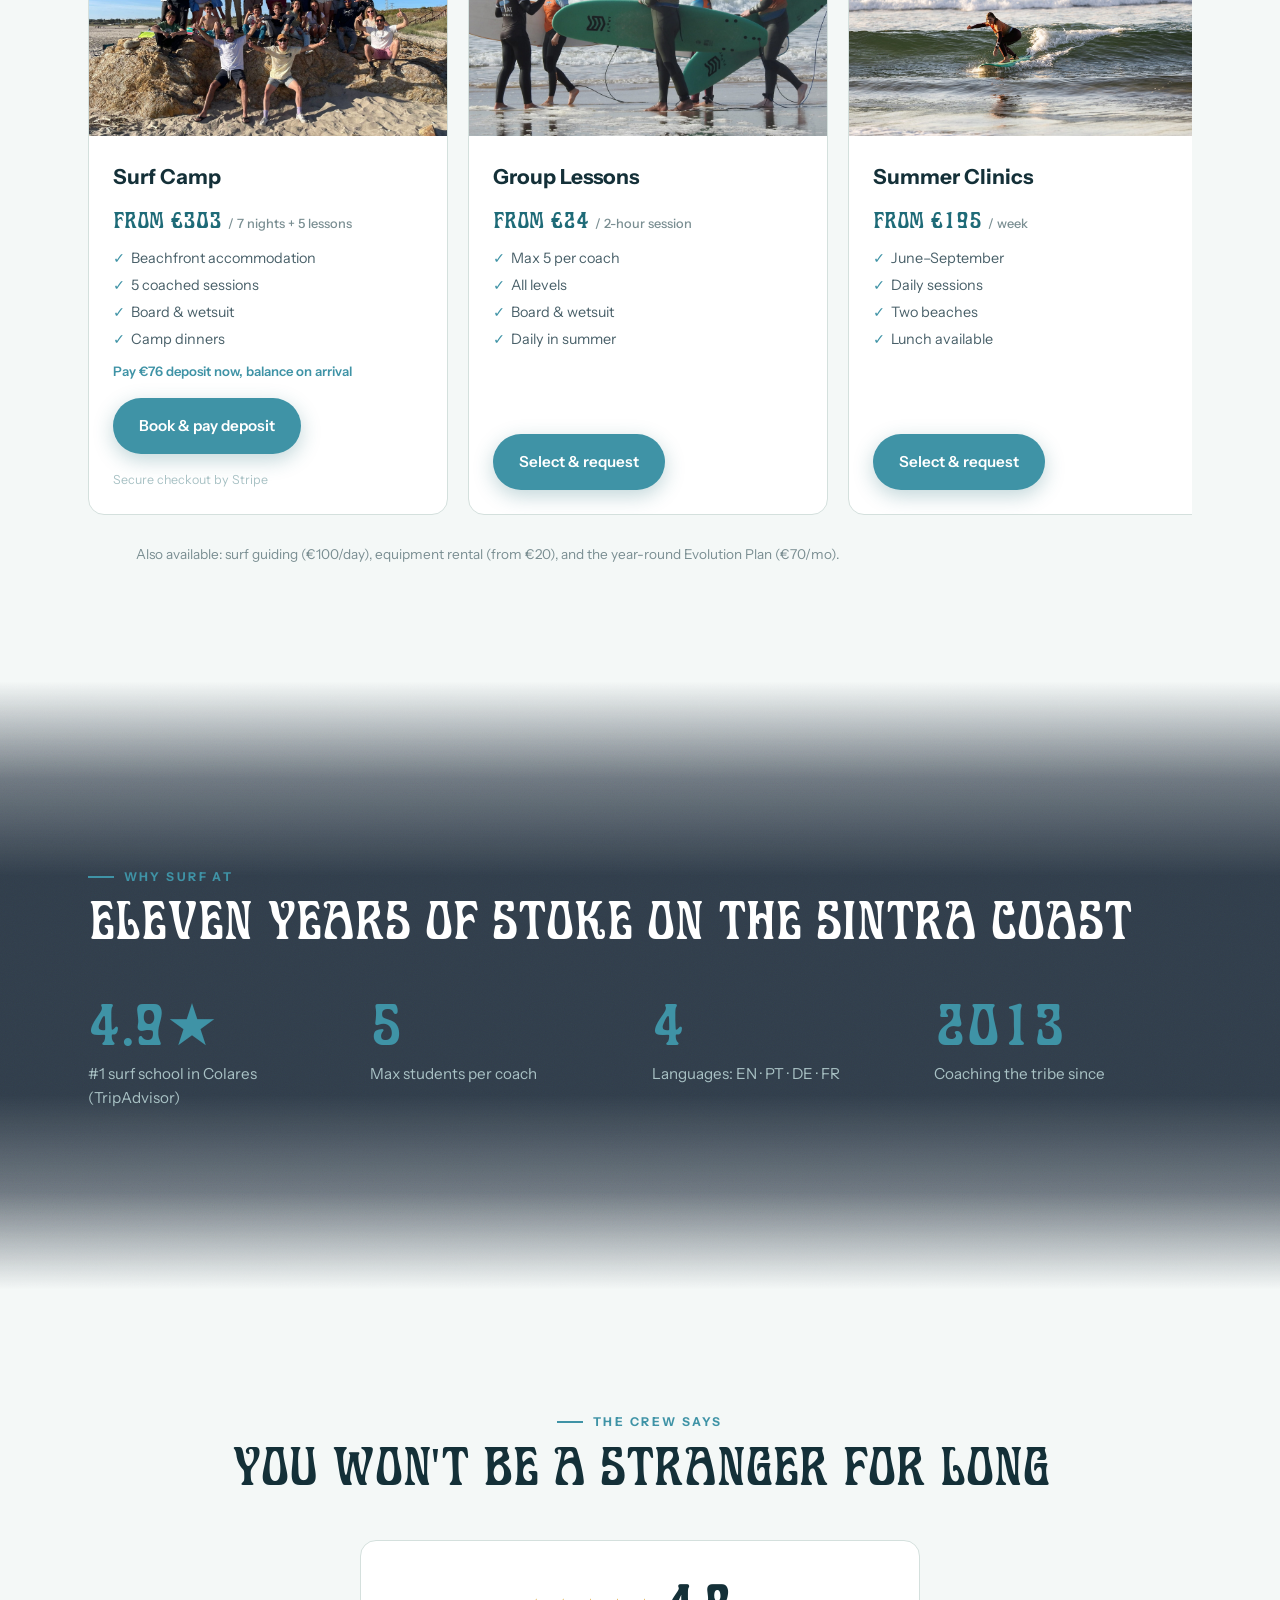
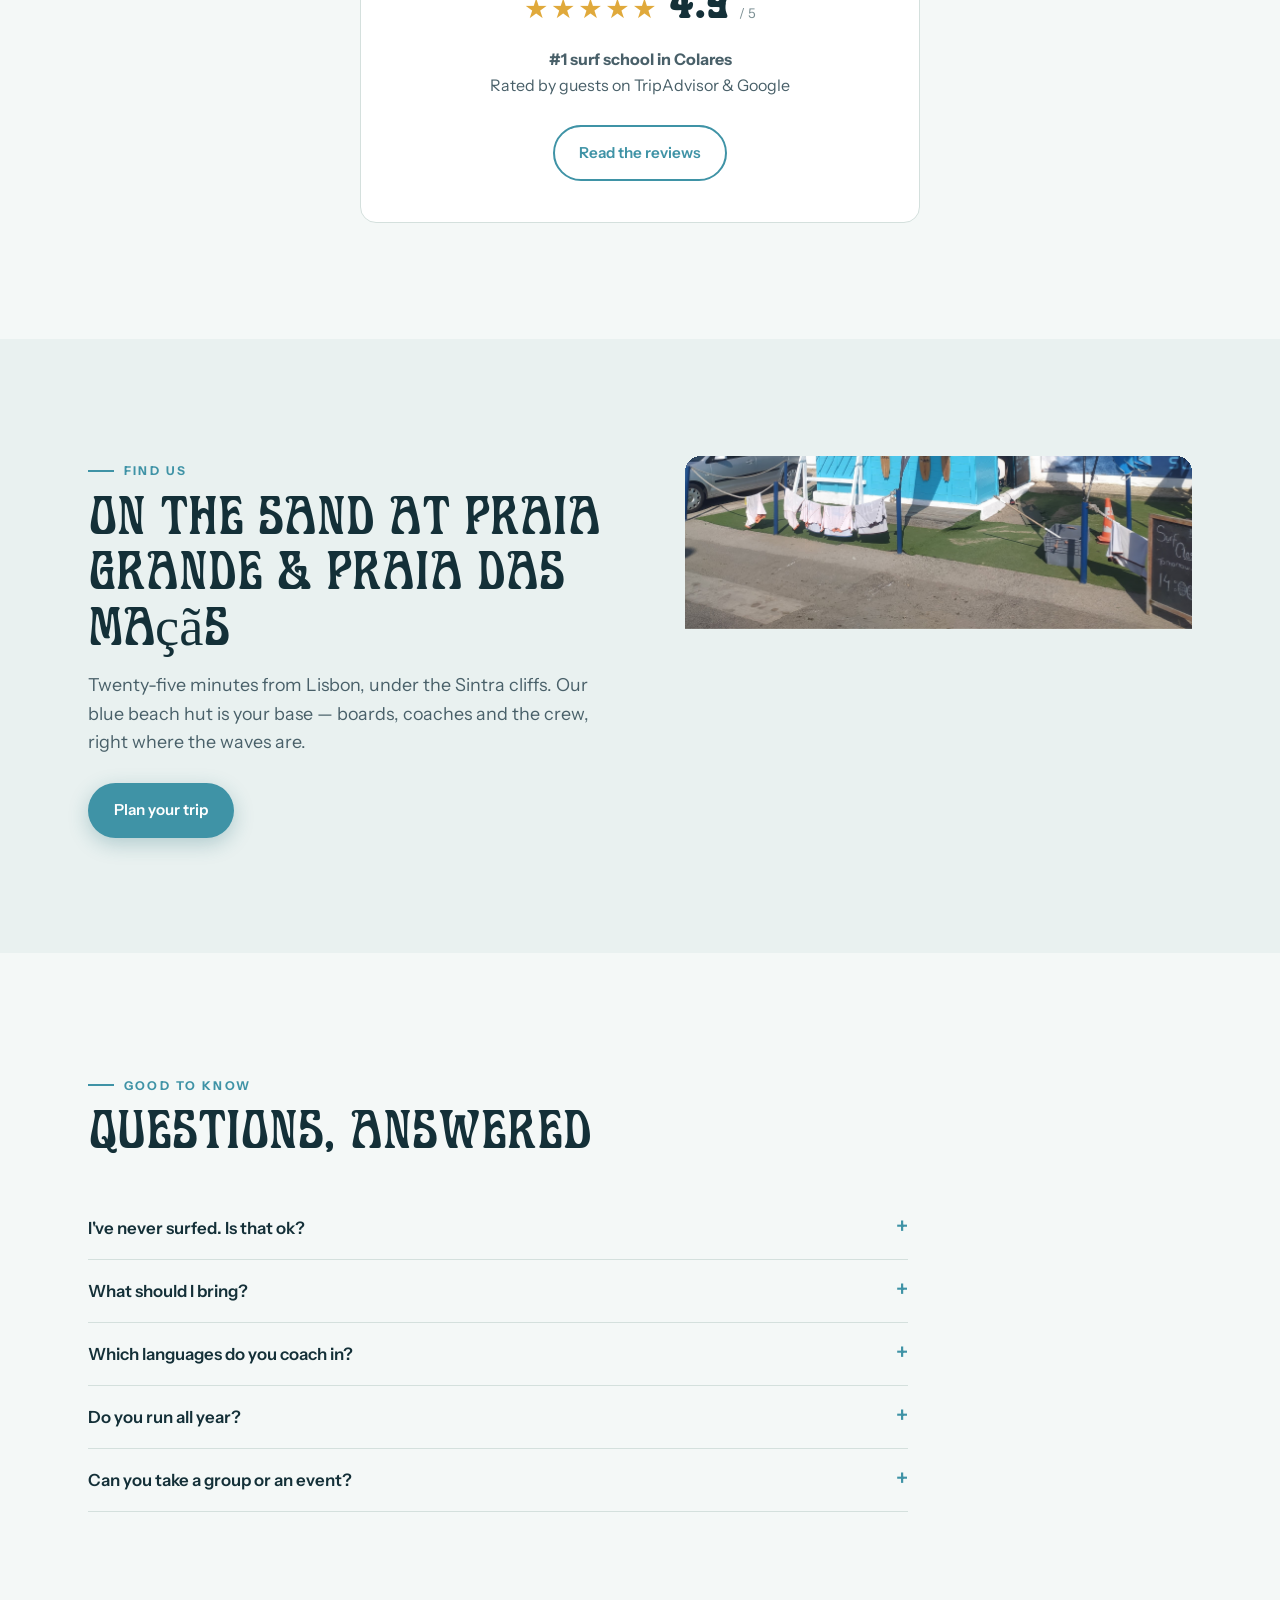
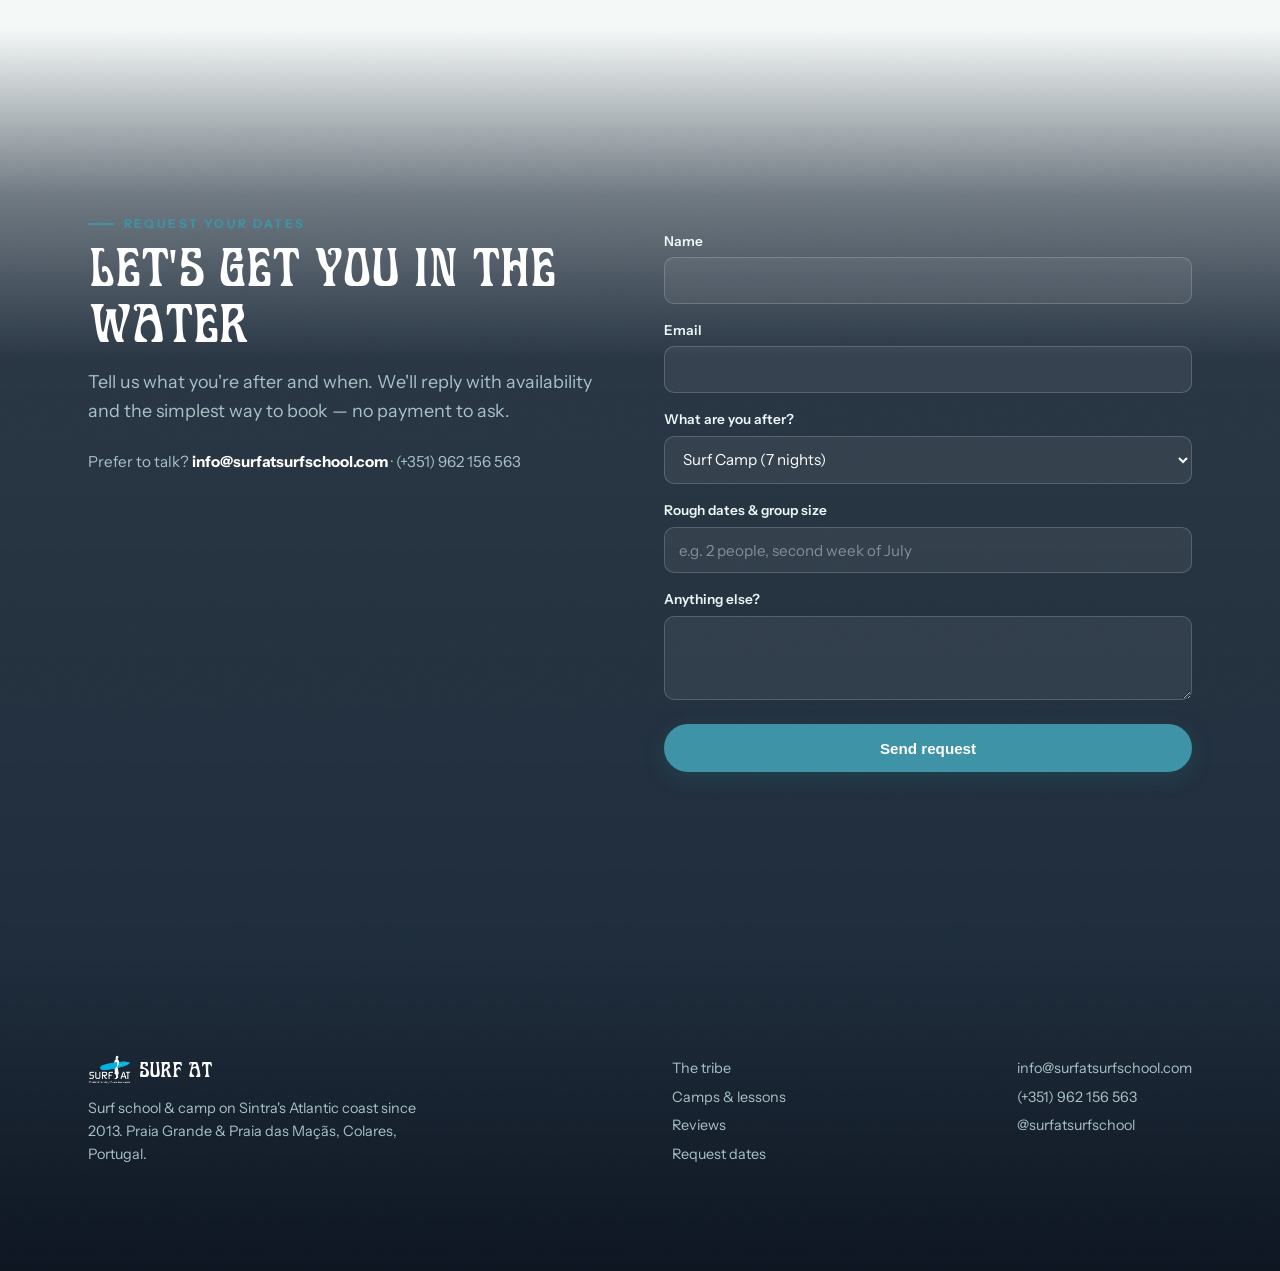
==== commit 3db72201: "Add Stripe book-and-pay deposit to Surf Camp package (test sandbox) Co-Authored-By: Claude Opus 4.8 " ====
--- a/index.html
+++ b/index.html
@@ -117,7 +117,7 @@
     <p class="lead reveal" data-d="2">Clear starting prices, everything included unless noted. Scroll across &rarr;</p>
   </div>
   <div class="container"><div class="pkg-wrap reveal" data-d="1"><div class="pkg-row">
-    <article class="pkg"><div class="pkg__media"><img src="assets/source/wa0048.jpg" alt=""></div><div class="pkg__body"><h3>Surf Camp</h3><div class="pkg__price ph">from €303 <small>/ 7 nights + 5 lessons</small></div><ul><li>Beachfront accommodation</li><li>5 coached sessions</li><li>Board &amp; wetsuit</li><li>Camp dinners</li></ul><a class="btn btn--solid" href="#request" data-package="Surf Camp (7 nights)">Select &amp; request</a></div></article>
+    <article class="pkg"><div class="pkg__media"><img src="assets/source/wa0048.jpg" alt=""></div><div class="pkg__body"><h3>Surf Camp</h3><div class="pkg__price ph">from €303 <small>/ 7 nights + 5 lessons</small></div><ul><li>Beachfront accommodation</li><li>5 coached sessions</li><li>Board &amp; wetsuit</li><li>Camp dinners</li></ul><div style="font-size:.82rem;font-weight:600;margin:.15rem 0 .5rem;color:var(--primary)">Pay €76 deposit now, balance on arrival</div><a class="btn btn--solid" href="https://buy.stripe.com/test_5kQ6oJgCTezffn1a8K3VC00" target="_blank" rel="noopener">Book &amp; pay deposit</a><div style="font-size:.78rem;color:var(--on-deep-soft,#8a94a0);margin-top:.5rem">Secure checkout by Stripe</div></div></article>
     <article class="pkg"><div class="pkg__media"><img src="assets/source/group-classes.jpg" alt=""></div><div class="pkg__body"><h3>Group Lessons</h3><div class="pkg__price ph">from €24 <small>/ 2-hour session</small></div><ul><li>Max 5 per coach</li><li>All levels</li><li>Board &amp; wetsuit</li><li>Daily in summer</li></ul><a class="btn btn--solid" href="#request" data-package="Group Lessons">Select &amp; request</a></div></article>
     <article class="pkg"><div class="pkg__media"><img src="assets/source/ph-505.jpg" alt=""></div><div class="pkg__body"><h3>Summer Clinics</h3><div class="pkg__price ph">from €195 <small>/ week</small></div><ul><li>June–September</li><li>Daily sessions</li><li>Two beaches</li><li>Lunch available</li></ul><a class="btn btn--solid" href="#request" data-package="Summer Clinic (week)">Select &amp; request</a></div></article>
     <article class="pkg"><div class="pkg__media"><img src="assets/source/kids-classes.jpg" alt=""></div><div class="pkg__body"><h3>Kids' Classes</h3><div class="pkg__price ph">from €30 <small>/ 1.5 hours</small></div><ul><li>Specialised coaching</li><li>Safety-first</li><li>Monthly packages</li><li>All the stoke</li></ul><a class="btn btn--solid" href="#request" data-package="Kids' Classes">Select &amp; request</a></div></article>
--- a/styles.css
+++ b/styles.css
@@ -87,7 +87,7 @@
   background-image:url("data:image/svg+xml,%3Csvg xmlns='http://www.w3.org/2000/svg' width='180' height='180'%3E%3Cfilter id='n'%3E%3CfeTurbulence type='fractalNoise' baseFrequency='0.9' numOctaves='2' stitchTiles='stitch'/%3E%3C/filter%3E%3Crect width='100%25' height='100%25' filter='url(%23n)'/%3E%3C/svg%3E")}
 /* per-zone veils — long edge-fades for spacious light<->dark blends */
 .deep::before{content:"";position:absolute;inset:0;z-index:0;pointer-events:none;background:
-  linear-gradient(180deg,#0e2a31 0%,rgba(9,24,40,.30) 14%,rgba(7,20,36,.55) 52%,rgba(7,18,32,.82) 78%,var(--bg) 100%)}
+  linear-gradient(180deg,#0e2a31 0%,rgba(9,24,40,.35) 12%,rgba(7,20,36,.6) 46%,rgba(7,18,32,.85) 80%,rgba(7,18,32,.85) 90%,var(--bg) 100%)}
 .stats::before{content:"";position:absolute;inset:0;z-index:0;pointer-events:none;background:
   linear-gradient(180deg,var(--bg) 0%,rgba(8,22,38,.55) 16%,rgba(8,22,38,.82) 32%,rgba(8,22,38,.82) 68%,rgba(8,22,38,.55) 84%,var(--bg) 100%)}
 .request::before{content:"";position:absolute;inset:0;z-index:0;pointer-events:none;background:
@@ -102,8 +102,9 @@
 .foot{padding-block:clamp(4.5rem,8vw,7rem)}
 .deep .eyebrow{color:#86d2de}
 .deep .h2{color:#fff}
-.deep .lead{color:var(--on-deep-soft)}
-@media(max-width:860px){.deep,.stats,.request,.foot{background-attachment:scroll}}
+.deep .lead{color:#dbeaec;text-shadow:0 1px 14px rgba(4,14,24,.55)}
+/* mobile: portrait crop of the water — keeps resolution, far less zoom than the landscape slice */
+@media(max-width:860px){.deep,.stats,.request,.foot{background-image:url("assets/source/deep-water-mobile.jpg");background-attachment:scroll}}
 
 /* ---------- TRIBE (transparent over the deep backdrop) ---------- */
 .tribe{position:relative;overflow:hidden}
@@ -125,7 +126,7 @@
 .deep .val h3{color:#fff}
 .deep .val p{color:var(--on-deep-soft)}
 .deep .founder b{color:#fff}
-.deep .founder span{color:var(--on-deep-soft)}
+.deep .founder span{color:#c4d8da;text-shadow:0 1px 8px rgba(4,14,24,.5)}
 .val-grid{display:grid;grid-template-columns:repeat(auto-fit,minmax(210px,1fr));gap:1.25rem;margin-top:2.8rem}
 .val{background:var(--surface);border:1px solid var(--line);border-radius:var(--radius);padding:1.9rem 1.6rem;transition:transform .25s var(--eo-quint),box-shadow .25s}
 .val:hover{transform:translateY(-6px);box-shadow:0 18px 38px rgba(20,48,56,.12)}
@@ -250,4 +251,7 @@
   .hdr nav a:not(.cta)::after{display:none}.nav-toggle{display:block}
   .tribe__grid,.week__layout,.loc__grid,.req__grid{grid-template-columns:1fr}
   .week__sticky{position:static}.week__sticky .stage{aspect-ratio:16/10}
+  /* no sticky on mobile: kill the tall scroll-steps and the dim, show a compact timeline */
+  .step{min-height:auto;opacity:1;padding-block:.9rem}
+  .stats,.request{padding-block:clamp(3.5rem,12vw,6rem)}
 }
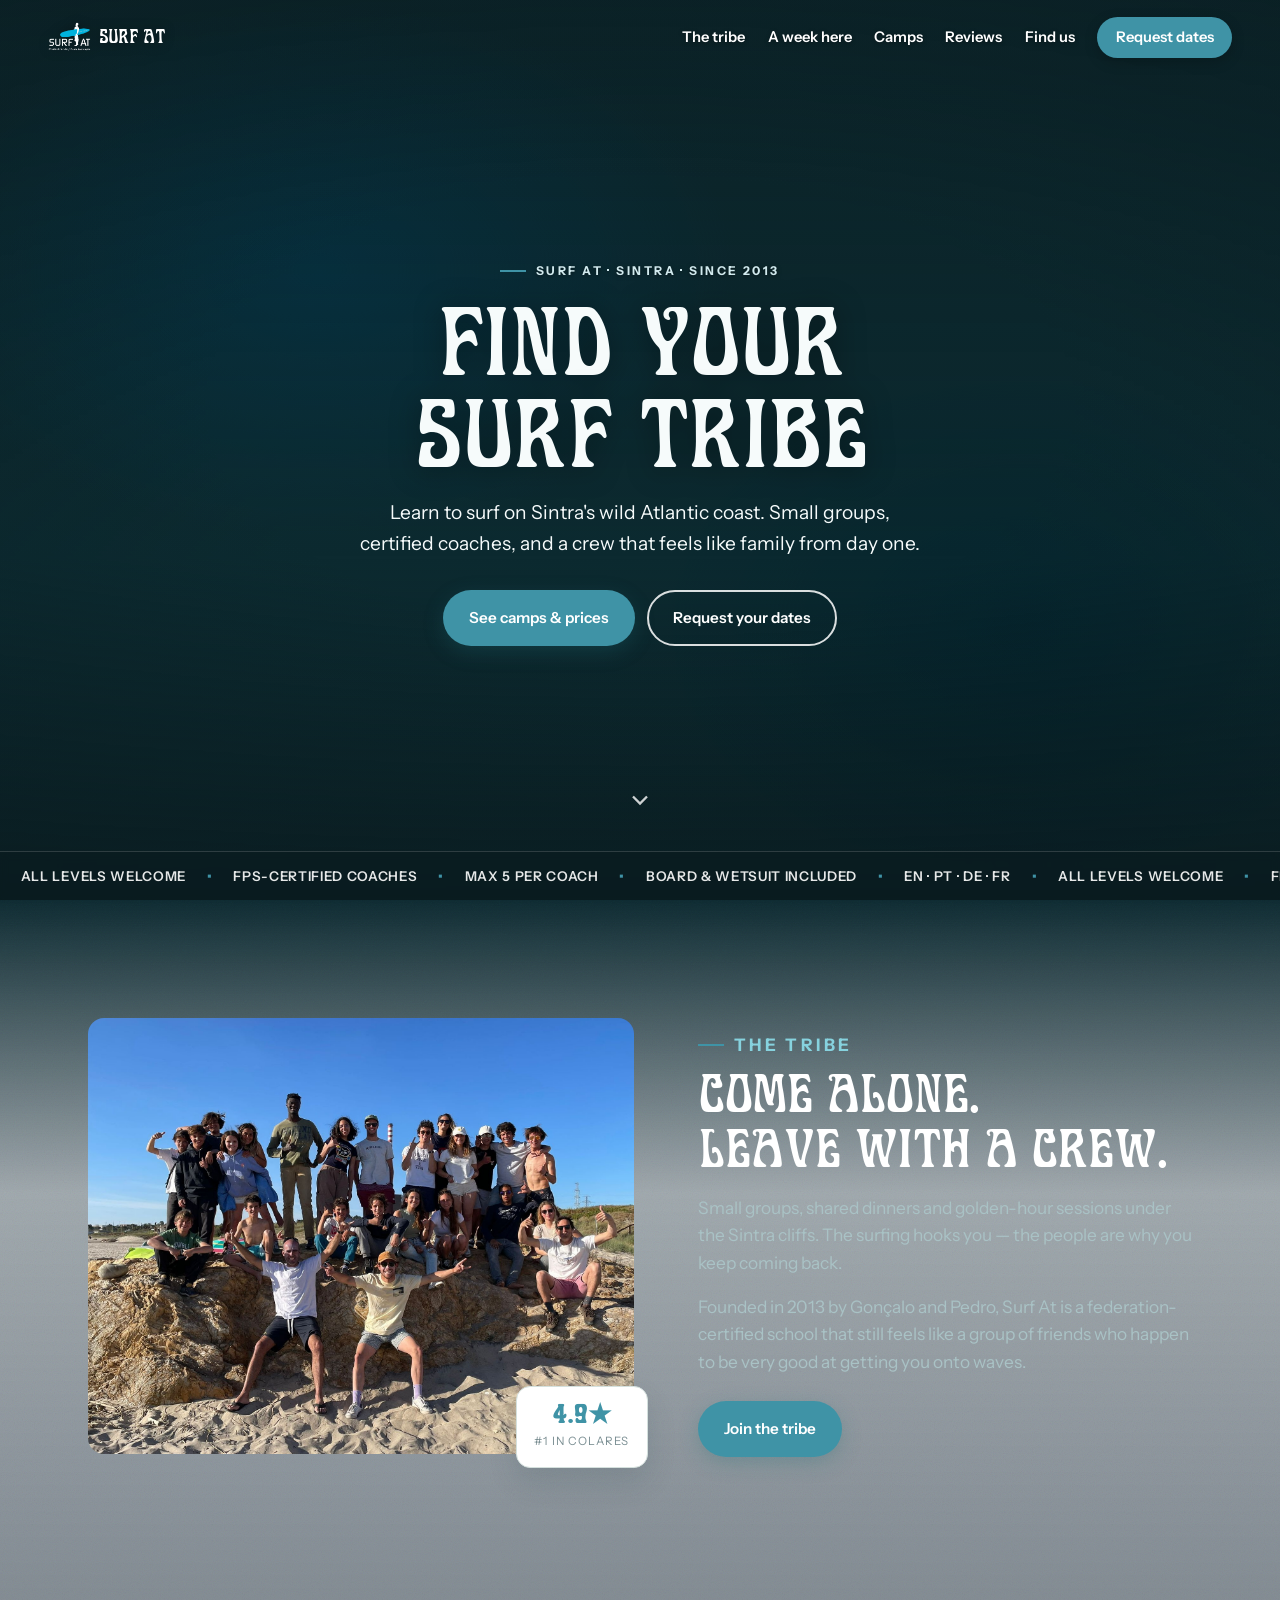
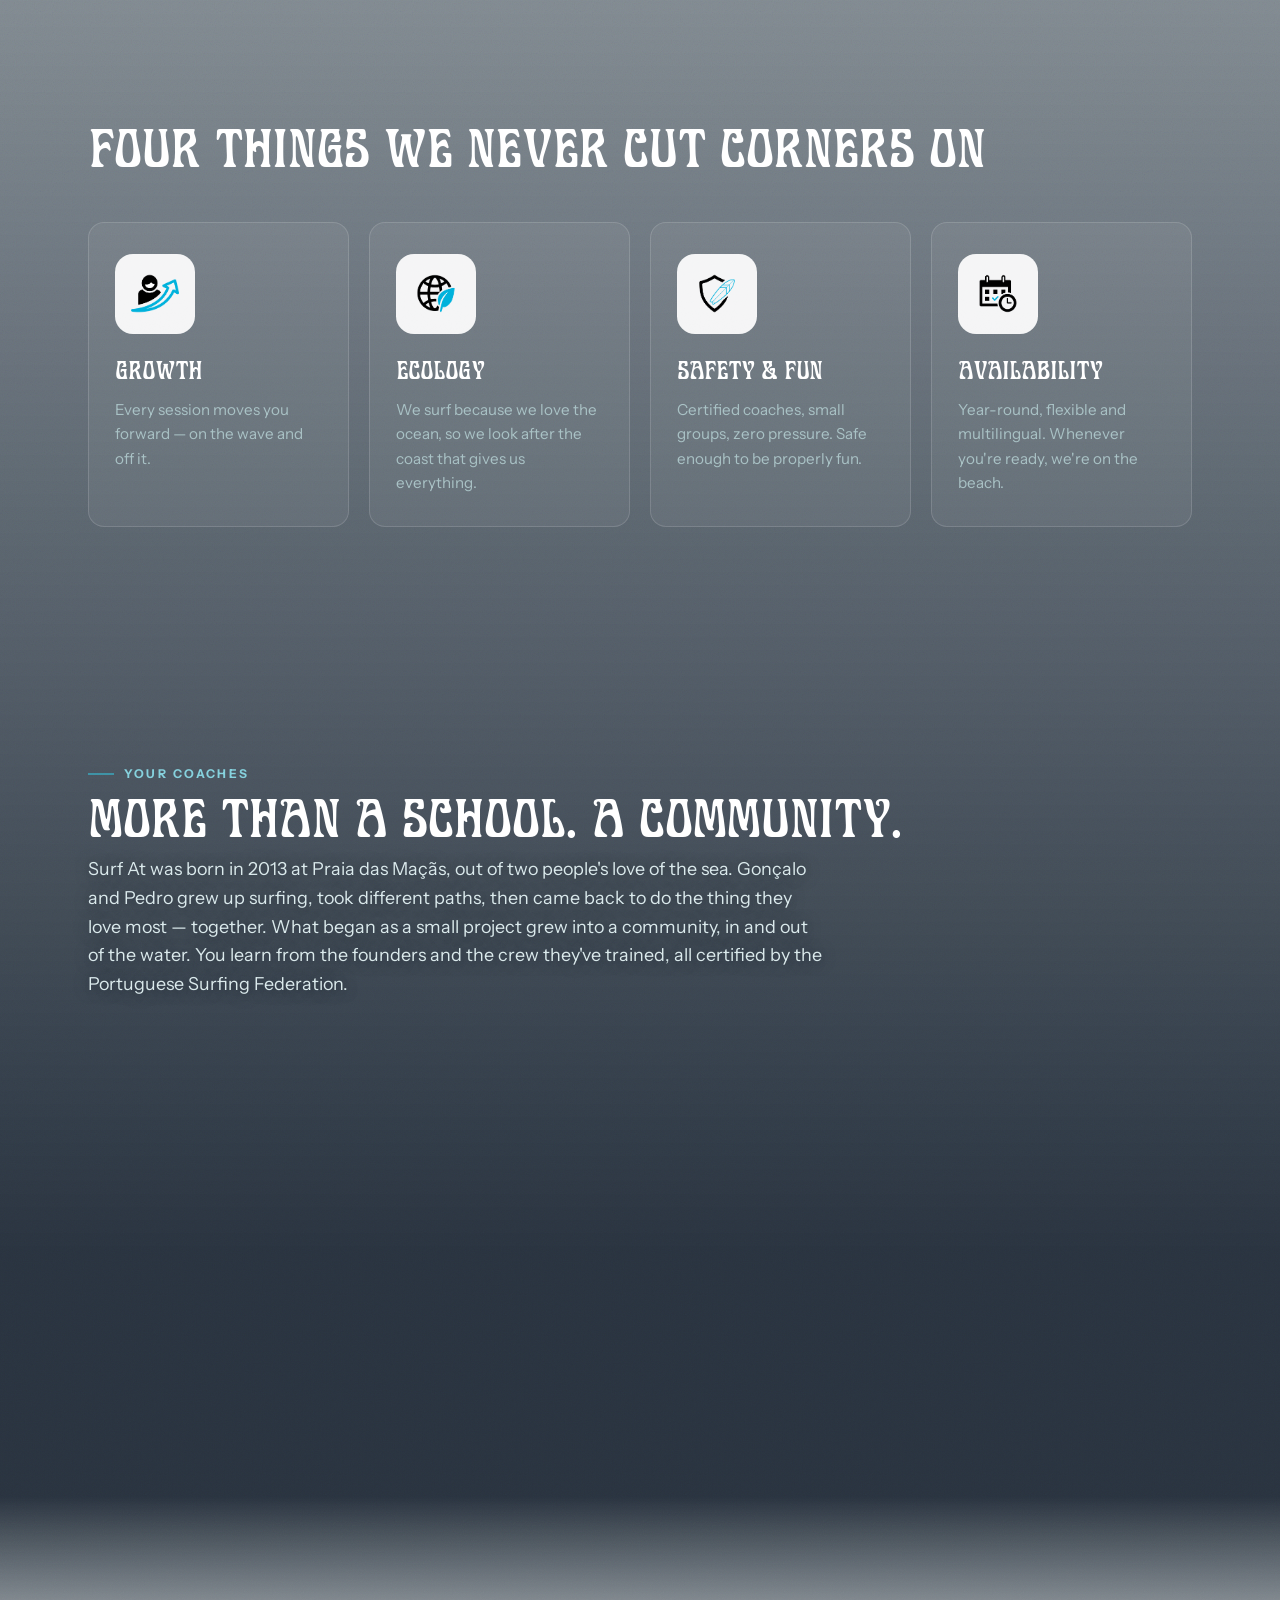
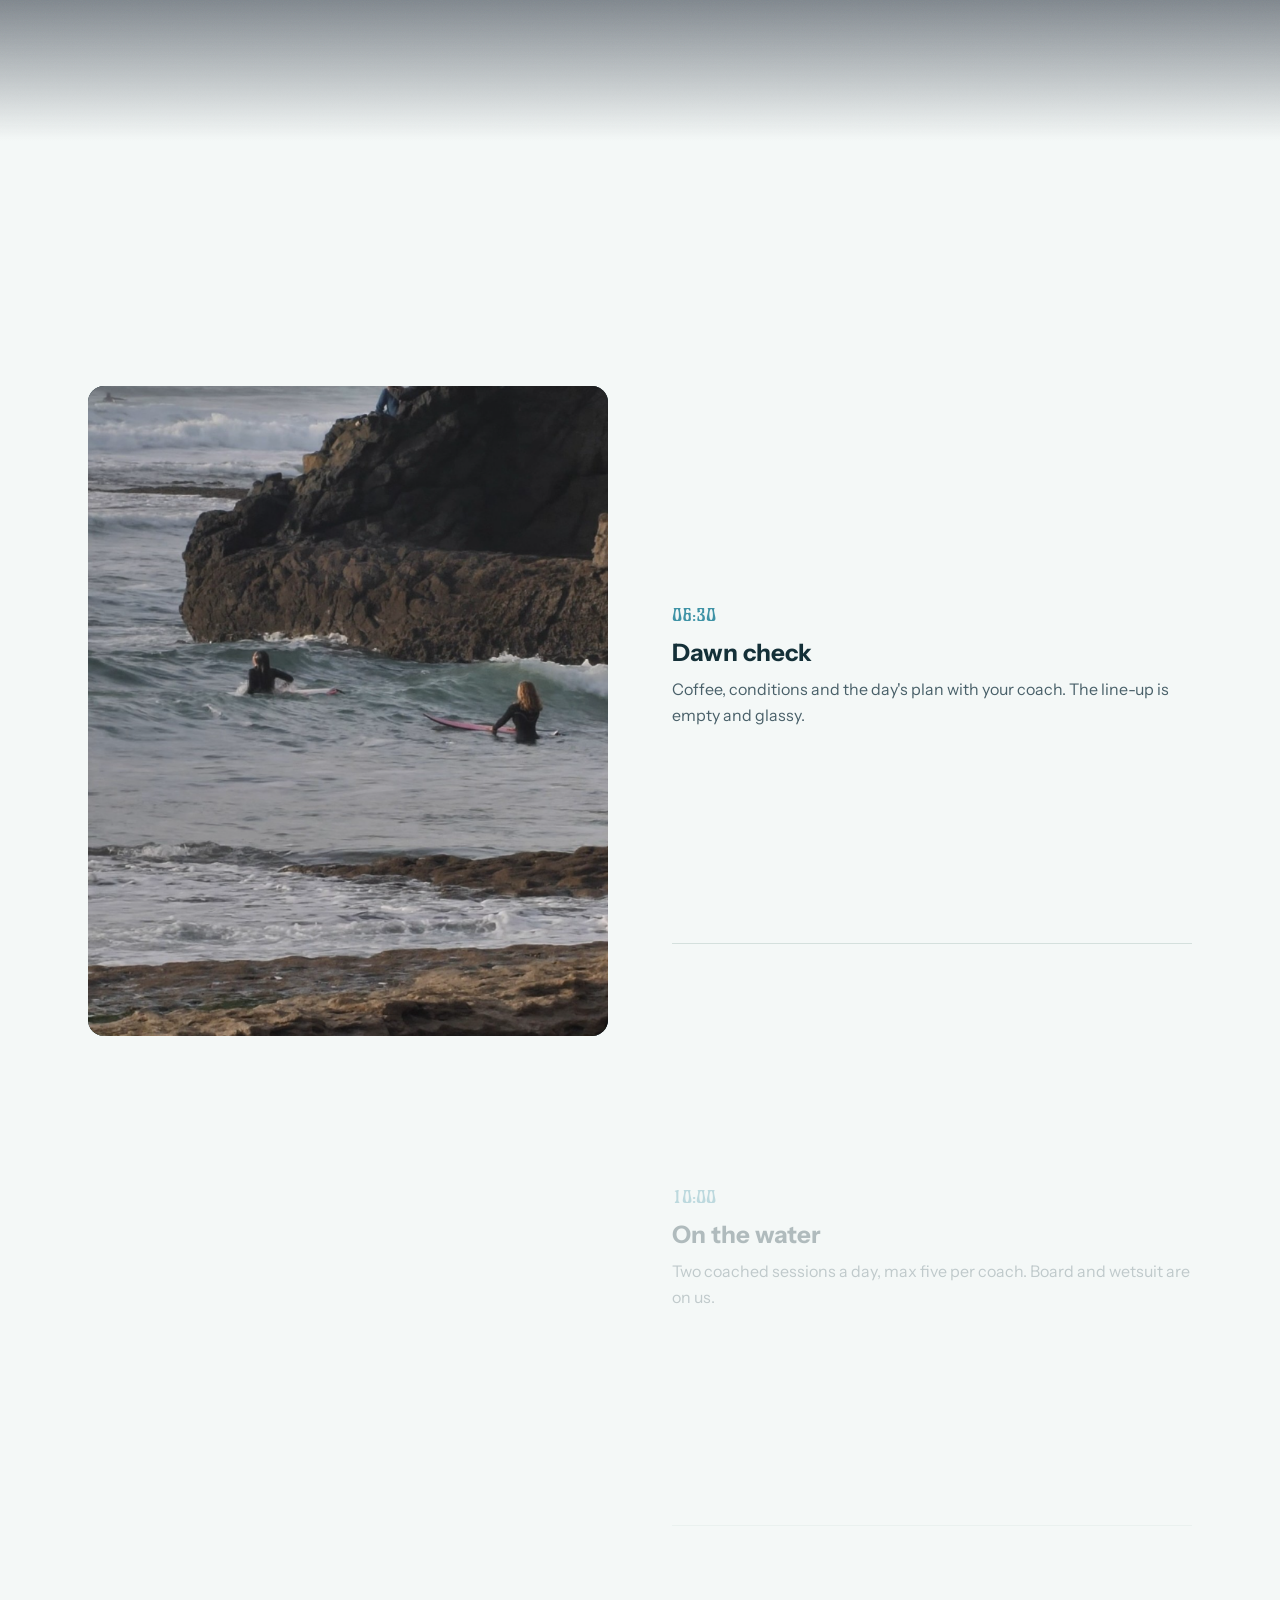
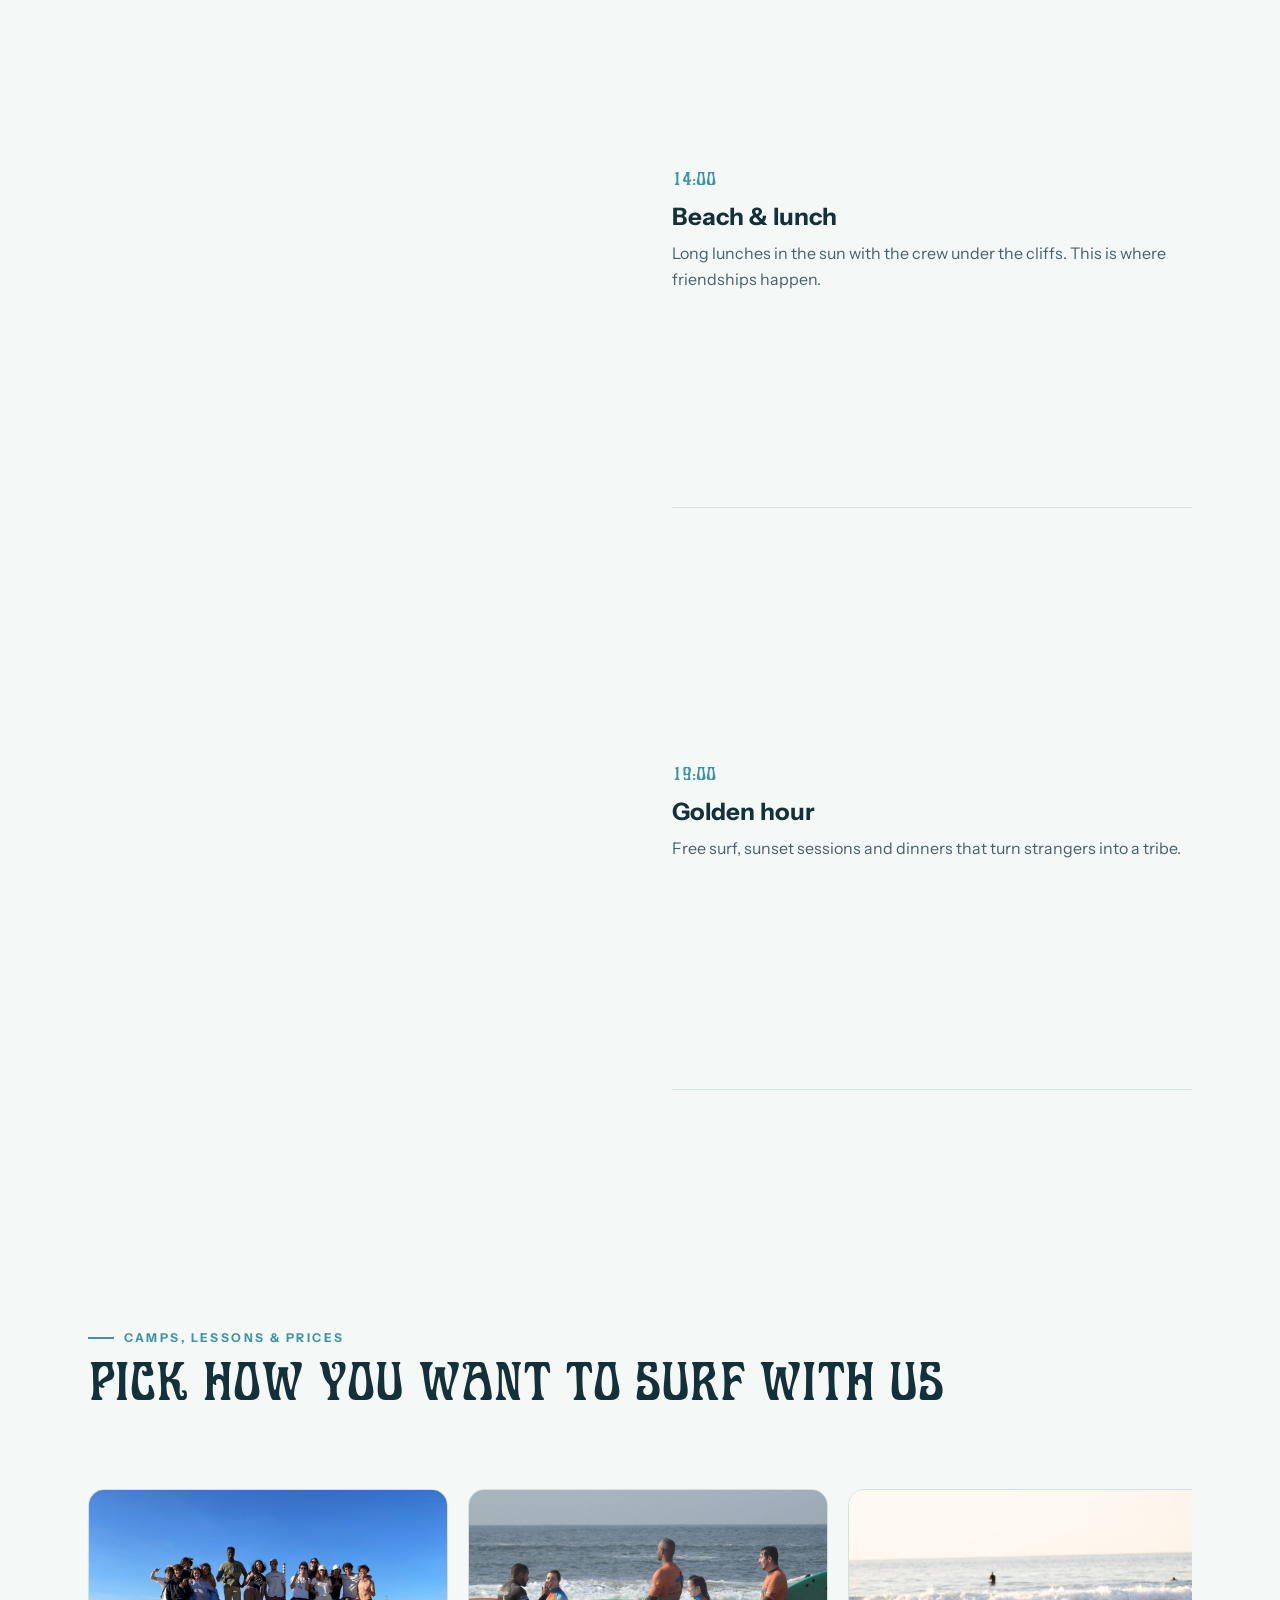
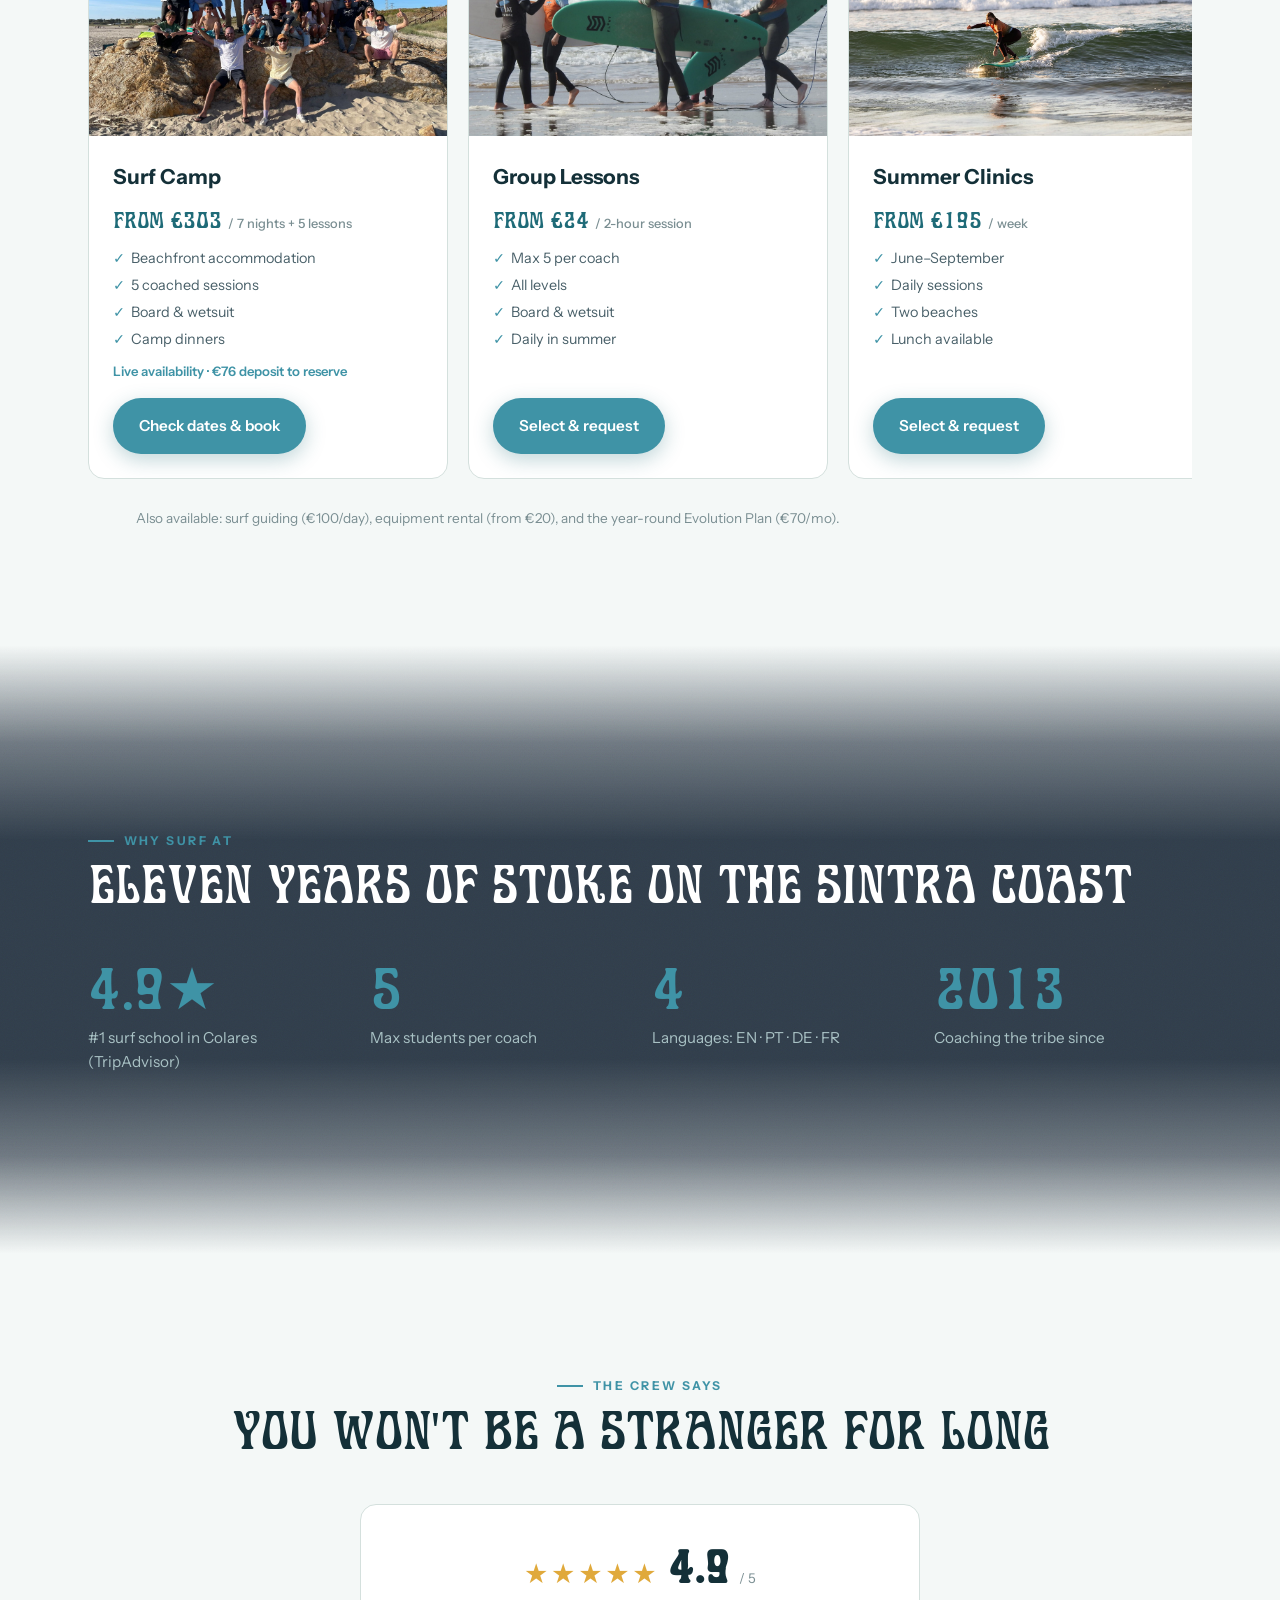
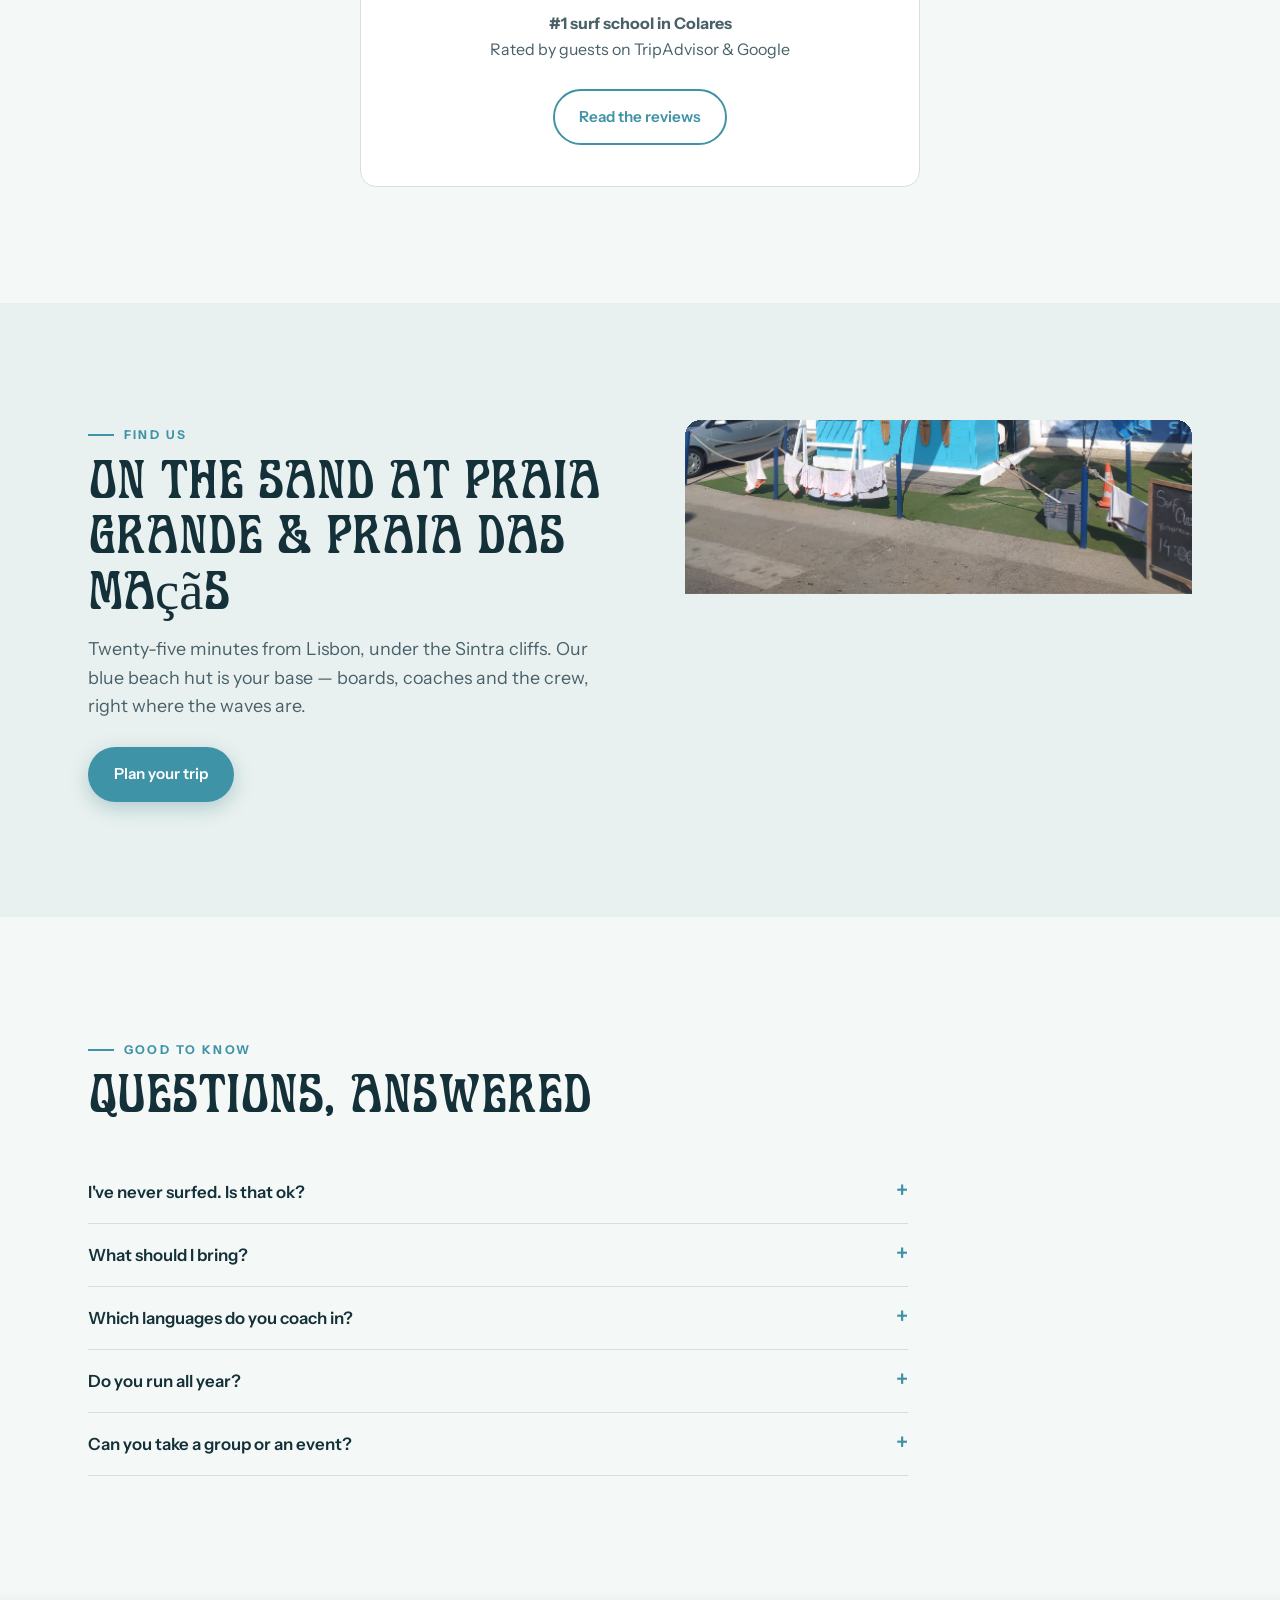
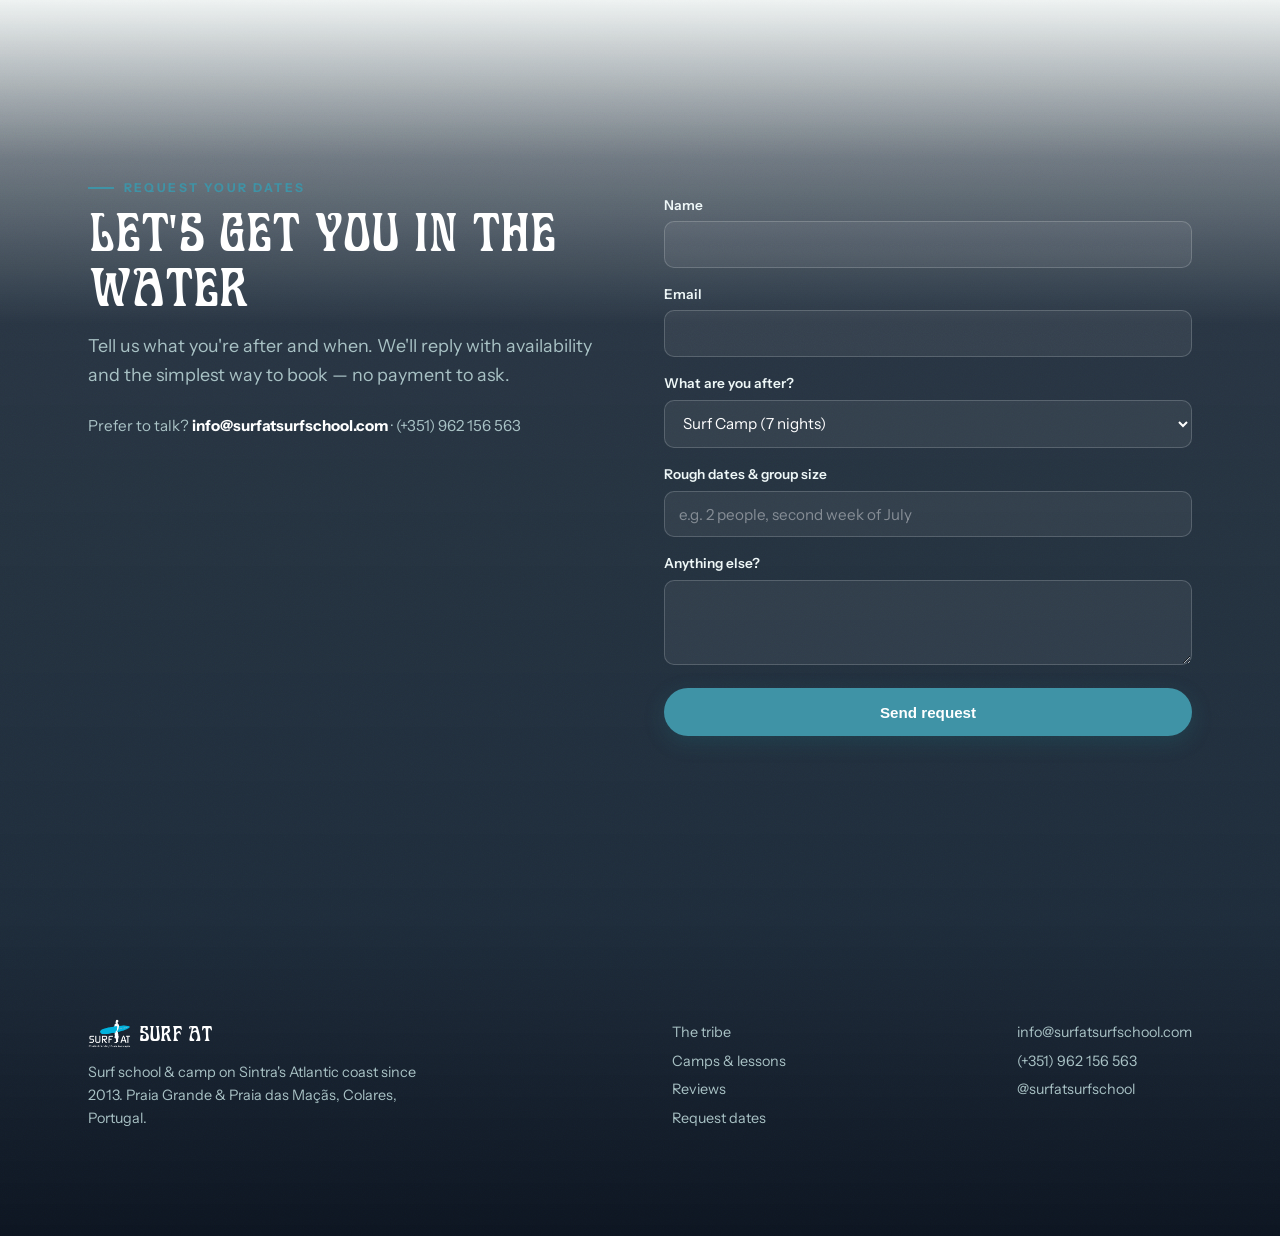
==== commit 71f2cae9: "Add full booking-system demo (availability, capacity, reservation, deposit) on mock data Co-Authored" ====
--- a/index.html
+++ b/index.html
@@ -117,7 +117,7 @@
     <p class="lead reveal" data-d="2">Clear starting prices, everything included unless noted. Scroll across &rarr;</p>
   </div>
   <div class="container"><div class="pkg-wrap reveal" data-d="1"><div class="pkg-row">
-    <article class="pkg"><div class="pkg__media"><img src="assets/source/wa0048.jpg" alt=""></div><div class="pkg__body"><h3>Surf Camp</h3><div class="pkg__price ph">from €303 <small>/ 7 nights + 5 lessons</small></div><ul><li>Beachfront accommodation</li><li>5 coached sessions</li><li>Board &amp; wetsuit</li><li>Camp dinners</li></ul><div style="font-size:.82rem;font-weight:600;margin:.15rem 0 .5rem;color:var(--primary)">Pay €76 deposit now, balance on arrival</div><a class="btn btn--solid" href="https://buy.stripe.com/test_5kQ6oJgCTezffn1a8K3VC00" target="_blank" rel="noopener">Book &amp; pay deposit</a><div style="font-size:.78rem;color:var(--on-deep-soft,#8a94a0);margin-top:.5rem">Secure checkout by Stripe</div></div></article>
+    <article class="pkg"><div class="pkg__media"><img src="assets/source/wa0048.jpg" alt=""></div><div class="pkg__body"><h3>Surf Camp</h3><div class="pkg__price ph">from €303 <small>/ 7 nights + 5 lessons</small></div><ul><li>Beachfront accommodation</li><li>5 coached sessions</li><li>Board &amp; wetsuit</li><li>Camp dinners</li></ul><div style="font-size:.82rem;font-weight:600;margin:.15rem 0 .5rem;color:var(--primary)">Live availability &middot; &euro;76 deposit to reserve</div><a class="btn btn--solid" href="book.html">Check dates &amp; book</a></div></article>
     <article class="pkg"><div class="pkg__media"><img src="assets/source/group-classes.jpg" alt=""></div><div class="pkg__body"><h3>Group Lessons</h3><div class="pkg__price ph">from €24 <small>/ 2-hour session</small></div><ul><li>Max 5 per coach</li><li>All levels</li><li>Board &amp; wetsuit</li><li>Daily in summer</li></ul><a class="btn btn--solid" href="#request" data-package="Group Lessons">Select &amp; request</a></div></article>
     <article class="pkg"><div class="pkg__media"><img src="assets/source/ph-505.jpg" alt=""></div><div class="pkg__body"><h3>Summer Clinics</h3><div class="pkg__price ph">from €195 <small>/ week</small></div><ul><li>June–September</li><li>Daily sessions</li><li>Two beaches</li><li>Lunch available</li></ul><a class="btn btn--solid" href="#request" data-package="Summer Clinic (week)">Select &amp; request</a></div></article>
     <article class="pkg"><div class="pkg__media"><img src="assets/source/kids-classes.jpg" alt=""></div><div class="pkg__body"><h3>Kids' Classes</h3><div class="pkg__price ph">from €30 <small>/ 1.5 hours</small></div><ul><li>Specialised coaching</li><li>Safety-first</li><li>Monthly packages</li><li>All the stoke</li></ul><a class="btn btn--solid" href="#request" data-package="Kids' Classes">Select &amp; request</a></div></article>
